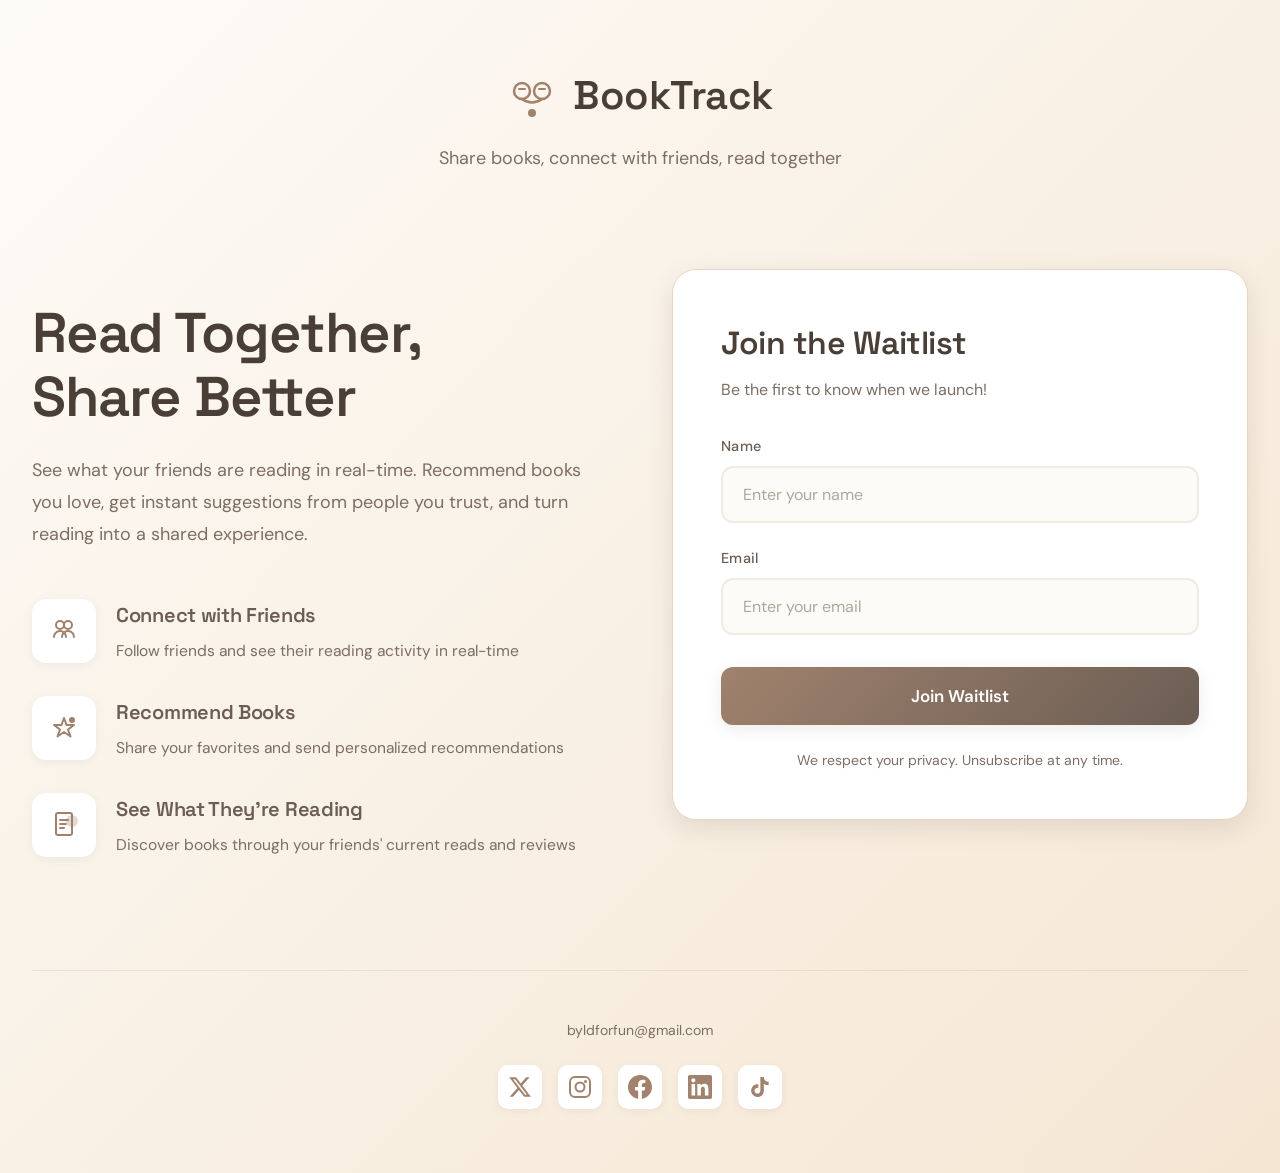
==== index.html @ f98c28ba "Implemented landing page" ====
<!DOCTYPE html>
<html lang="en">
<head>
    <meta charset="UTF-8">
    <meta name="viewport" content="width=device-width, initial-scale=1.0">
    <title>BookTrack - Share Books, Read Together</title>
    <link rel="stylesheet" href="styles.css">
    <link rel="preconnect" href="https://fonts.googleapis.com">
    <link rel="preconnect" href="https://fonts.gstatic.com" crossorigin>
    <link href="https://fonts.googleapis.com/css2?family=Space+Grotesk:wght@400;500;600;700&family=DM+Sans:wght@300;400;500;600&display=swap" rel="stylesheet">
</head>
<body>
    <div class="container">
        <header class="hero">
            <div class="hero-content">
                <div class="logo">
                    <svg width="50" height="50" viewBox="0 0 50 50" fill="none" xmlns="http://www.w3.org/2000/svg">
                        <circle cx="15" cy="20" r="8" stroke="currentColor" stroke-width="2.5" fill="none"/>
                        <circle cx="35" cy="20" r="8" stroke="currentColor" stroke-width="2.5" fill="none"/>
                        <path d="M15 28 Q25 35, 35 28" stroke="currentColor" stroke-width="2.5" stroke-linecap="round" fill="none"/>
                        <path d="M18 18 L12 18 M32 18 L38 18" stroke="currentColor" stroke-width="2" stroke-linecap="round"/>
                        <circle cx="25" cy="42" r="4" fill="currentColor"/>
                    </svg>
                    <h1>BookTrack</h1>
                </div>
                <p class="tagline">Share books, connect with friends, read together</p>
            </div>
        </header>

        <main class="main-content">
            <div class="content-grid">
                <div class="left-section">
                    <h2 class="main-heading">Read Together,<br>Share Better</h2>
                    <p class="description">
                        See what your friends are reading in real-time. Recommend books you love, get instant 
                        suggestions from people you trust, and turn reading into a shared experience.
                    </p>
                    
                    <div class="features">
                        <div class="feature-item">
                            <div class="feature-icon">
                                <svg width="32" height="32" viewBox="0 0 32 32" fill="none" xmlns="http://www.w3.org/2000/svg">
                                    <circle cx="12" cy="10" r="4" stroke="currentColor" stroke-width="2"/>
                                    <circle cx="20" cy="10" r="4" stroke="currentColor" stroke-width="2"/>
                                    <path d="M6 22C6 18.6863 8.68629 16 12 16C15.3137 16 18 18.6863 18 22" stroke="currentColor" stroke-width="2" stroke-linecap="round"/>
                                    <path d="M14 22C14 18.6863 16.6863 16 20 16C23.3137 16 26 18.6863 26 22" stroke="currentColor" stroke-width="2" stroke-linecap="round"/>
                                </svg>
                            </div>
                            <div class="feature-text">
                                <h3>Connect with Friends</h3>
                                <p>Follow friends and see their reading activity in real-time</p>
                            </div>
                        </div>
                        <div class="feature-item">
                            <div class="feature-icon">
                                <svg width="32" height="32" viewBox="0 0 32 32" fill="none" xmlns="http://www.w3.org/2000/svg">
                                    <path d="M16 6L18.5 13H26L20 17.5L22.5 24.5L16 20L9.5 24.5L12 17.5L6 13H13.5L16 6Z" stroke="currentColor" stroke-width="2" stroke-linejoin="round"/>
                                    <circle cx="24" cy="8" r="3" fill="currentColor"/>
                                </svg>
                            </div>
                            <div class="feature-text">
                                <h3>Recommend Books</h3>
                                <p>Share your favorites and send personalized recommendations</p>
                            </div>
                        </div>
                        <div class="feature-item">
                            <div class="feature-icon">
                                <svg width="32" height="32" viewBox="0 0 32 32" fill="none" xmlns="http://www.w3.org/2000/svg">
                                    <rect x="8" y="4" width="16" height="22" rx="2" stroke="currentColor" stroke-width="2"/>
                                    <circle cx="24" cy="12" r="6" fill="currentColor" opacity="0.3"/>
                                    <path d="M12 11H20M12 15H18M12 19H16" stroke="currentColor" stroke-width="2" stroke-linecap="round"/>
                                </svg>
                            </div>
                            <div class="feature-text">
                                <h3>See What They're Reading</h3>
                                <p>Discover books through your friends' current reads and reviews</p>
                            </div>
                        </div>
                    </div>
                </div>

                <div class="right-section">
                    <div class="signup-card">
                        <h3 class="card-title">Join the Waitlist</h3>
                        <p class="card-subtitle">Be the first to know when we launch!</p>
                        
                        <form id="signupForm" class="signup-form">
                            <div class="form-group">
                                <label for="name">Name</label>
                                <input 
                                    type="text" 
                                    id="name" 
                                    name="name" 
                                    placeholder="Enter your name"
                                    required
                                >
                            </div>
                            
                            <div class="form-group">
                                <label for="email">Email</label>
                                <input 
                                    type="email" 
                                    id="email" 
                                    name="email" 
                                    placeholder="Enter your email"
                                    required
                                >
                            </div>
                            
                            <button type="submit" class="submit-btn" id="submitBtn">
                                <span class="btn-text">Join Waitlist</span>
                                <span class="btn-loader" style="display: none;">
                                    <span class="loader"></span>
                                </span>
                            </button>
                            
                            <div class="form-message" id="formMessage"></div>
                        </form>
                        
                        <p class="privacy-note">
                            We respect your privacy. Unsubscribe at any time.
                        </p>
                    </div>
                </div>
            </div>
        </main>

        <footer class="footer">
            <div class="footer-content">
                <p class="footer-email">byldforfun@gmail.com</p>
                <div class="social-links">
                    <a href="https://twitter.com" target="_blank" rel="noopener noreferrer" aria-label="Twitter">
                        <svg width="24" height="24" viewBox="0 0 24 24" fill="none" xmlns="http://www.w3.org/2000/svg">
                            <path d="M18.244 2.25h3.308l-7.227 8.26 8.502 11.24H16.17l-5.214-6.817L4.99 21.75H1.68l7.73-8.835L1.254 2.25H8.08l4.713 6.231zm-1.161 17.52h1.833L7.084 4.126H5.117z" fill="currentColor"/>
                        </svg>
                    </a>
                    <a href="https://instagram.com" target="_blank" rel="noopener noreferrer" aria-label="Instagram">
                        <svg width="24" height="24" viewBox="0 0 24 24" fill="none" xmlns="http://www.w3.org/2000/svg">
                            <rect x="2" y="2" width="20" height="20" rx="5" stroke="currentColor" stroke-width="2"/>
                            <circle cx="12" cy="12" r="4.5" stroke="currentColor" stroke-width="2"/>
                            <circle cx="17.5" cy="6.5" r="1.5" fill="currentColor"/>
                        </svg>
                    </a>
                    <a href="https://facebook.com" target="_blank" rel="noopener noreferrer" aria-label="Facebook">
                        <svg width="24" height="24" viewBox="0 0 24 24" fill="none" xmlns="http://www.w3.org/2000/svg">
                            <path d="M24 12.073c0-6.627-5.373-12-12-12s-12 5.373-12 12c0 5.99 4.388 10.954 10.125 11.854v-8.385H7.078v-3.47h3.047V9.43c0-3.007 1.792-4.669 4.533-4.669 1.312 0 2.686.235 2.686.235v2.953H15.83c-1.491 0-1.956.925-1.956 1.874v2.25h3.328l-.532 3.47h-2.796v8.385C19.612 23.027 24 18.062 24 12.073z" fill="currentColor"/>
                        </svg>
                    </a>
                    <a href="https://linkedin.com" target="_blank" rel="noopener noreferrer" aria-label="LinkedIn">
                        <svg width="24" height="24" viewBox="0 0 24 24" fill="none" xmlns="http://www.w3.org/2000/svg">
                            <path d="M20.447 20.452h-3.554v-5.569c0-1.328-.027-3.037-1.852-3.037-1.853 0-2.136 1.445-2.136 2.939v5.667H9.351V9h3.414v1.561h.046c.477-.9 1.637-1.85 3.37-1.85 3.601 0 4.267 2.37 4.267 5.455v6.286zM5.337 7.433c-1.144 0-2.063-.926-2.063-2.065 0-1.138.92-2.063 2.063-2.063 1.14 0 2.064.925 2.064 2.063 0 1.139-.925 2.065-2.064 2.065zm1.782 13.019H3.555V9h3.564v11.452zM22.225 0H1.771C.792 0 0 .774 0 1.729v20.542C0 23.227.792 24 1.771 24h20.451C23.2 24 24 23.227 24 22.271V1.729C24 .774 23.2 0 22.222 0h.003z" fill="currentColor"/>
                        </svg>
                    </a>
                    <a href="https://tiktok.com" target="_blank" rel="noopener noreferrer" aria-label="TikTok">
                        <svg width="24" height="24" viewBox="0 0 24 24" fill="none" xmlns="http://www.w3.org/2000/svg">
                            <path d="M19.59 6.69a4.83 4.83 0 0 1-3.77-4.25V2h-3.45v13.67a2.89 2.89 0 0 1-5.2 1.74 2.89 2.89 0 0 1 2.31-4.64 2.93 2.93 0 0 1 .88.13V9.4a6.84 6.84 0 0 0-1-.05A6.33 6.33 0 0 0 5 20.1a6.34 6.34 0 0 0 10.86-4.43v-7a8.16 8.16 0 0 0 4.77 1.52v-3.4a4.85 4.85 0 0 1-1-.1z" fill="currentColor"/>
                        </svg>
                    </a>
                </div>
            </div>
        </footer>
    </div>

    <script src="script.js"></script>
</body>
</html>
---- styles.css ----
:root {
    /* Beige-Brown Color Palette */
    --primary-beige: #F5E6D3;
    --secondary-beige: #E8D5C4;
    --warm-brown: #A0826D;
    --dark-brown: #6B5D54;
    --deep-brown: #4A3F37;
    
    /* Pastel Accents */
    --pastel-pink: #F5D4D4;
    --pastel-blue: #D4E4F5;
    --pastel-green: #D4F5E4;
    --pastel-peach: #FFDAB9;
    --pastel-lavender: #E6D4F5;
    
    /* Neutrals */
    --white: #FFFFFF;
    --off-white: #FDFBF7;
    --light-gray: #F0EBE3;
    --text-primary: #3D3229;
    --text-secondary: #7D6E63;
    
    /* Fonts */
    --font-heading: 'Space Grotesk', sans-serif;
    --font-body: 'DM Sans', sans-serif;
    
    /* Shadows */
    --shadow-sm: 0 2px 8px rgba(107, 93, 84, 0.08);
    --shadow-md: 0 4px 16px rgba(107, 93, 84, 0.12);
    --shadow-lg: 0 8px 24px rgba(107, 93, 84, 0.15);
}

* {
    margin: 0;
    padding: 0;
    box-sizing: border-box;
}

body {
    font-family: var(--font-body);
    background: linear-gradient(135deg, var(--off-white) 0%, var(--primary-beige) 100%);
    color: var(--text-primary);
    line-height: 1.6;
    min-height: 100vh;
}

.container {
    max-width: 1400px;
    margin: 0 auto;
    padding: 2rem;
}

/* Header Styles */
.hero {
    text-align: center;
    padding: 2rem 0 3rem;
}

.hero-content {
    display: flex;
    flex-direction: column;
    align-items: center;
    gap: 1rem;
}

.logo {
    display: flex;
    align-items: center;
    gap: 1rem;
    color: var(--dark-brown);
}

.logo svg {
    color: var(--warm-brown);
}

.logo h1 {
    font-family: var(--font-heading);
    font-size: 2.5rem;
    font-weight: 600;
    color: var(--deep-brown);
    letter-spacing: -0.5px;
}

.tagline {
    font-size: 1.125rem;
    color: var(--text-secondary);
    font-weight: 400;
}

/* Main Content */
.main-content {
    margin: 3rem 0;
}

.content-grid {
    display: grid;
    grid-template-columns: 1fr 1fr;
    gap: 4rem;
    align-items: start;
}

/* Left Section */
.left-section {
    padding: 2rem 0;
}

.main-heading {
    font-family: var(--font-heading);
    font-size: 3.5rem;
    font-weight: 600;
    color: var(--deep-brown);
    line-height: 1.15;
    margin-bottom: 1.5rem;
    letter-spacing: -1px;
}

.description {
    font-size: 1.125rem;
    color: var(--text-secondary);
    line-height: 1.8;
    margin-bottom: 3rem;
}

.features {
    display: flex;
    flex-direction: column;
    gap: 2rem;
}

.feature-item {
    display: flex;
    gap: 1.25rem;
    align-items: start;
}

.feature-icon {
    background: var(--white);
    width: 64px;
    height: 64px;
    display: flex;
    align-items: center;
    justify-content: center;
    border-radius: 14px;
    box-shadow: var(--shadow-sm);
    flex-shrink: 0;
    color: var(--warm-brown);
    transition: all 0.3s ease;
}

.feature-item:hover .feature-icon {
    transform: translateY(-2px);
    box-shadow: var(--shadow-md);
    background: linear-gradient(135deg, var(--pastel-peach) 0%, var(--pastel-pink) 100%);
}

.feature-text h3 {
    font-family: var(--font-heading);
    font-size: 1.25rem;
    font-weight: 600;
    color: var(--dark-brown);
    margin-bottom: 0.5rem;
    letter-spacing: -0.3px;
}

.feature-text p {
    color: var(--text-secondary);
    font-size: 0.975rem;
}

/* Right Section - Signup Card */
.right-section {
    position: sticky;
    top: 2rem;
}

.signup-card {
    background: var(--white);
    border-radius: 24px;
    padding: 3rem;
    box-shadow: var(--shadow-lg);
    border: 1px solid var(--secondary-beige);
}

.card-title {
    font-family: var(--font-heading);
    font-size: 2rem;
    font-weight: 600;
    color: var(--deep-brown);
    margin-bottom: 0.5rem;
    letter-spacing: -0.5px;
}

.card-subtitle {
    color: var(--text-secondary);
    margin-bottom: 2rem;
    font-size: 1rem;
}

/* Form Styles */
.signup-form {
    display: flex;
    flex-direction: column;
    gap: 1.5rem;
}

.form-group {
    display: flex;
    flex-direction: column;
    gap: 0.5rem;
}

.form-group label {
    font-weight: 500;
    color: var(--dark-brown);
    font-size: 0.9rem;
    letter-spacing: 0.3px;
}

.form-group input {
    padding: 1rem 1.25rem;
    border: 2px solid var(--light-gray);
    border-radius: 12px;
    font-size: 1rem;
    font-family: var(--font-body);
    color: var(--text-primary);
    background: var(--off-white);
    transition: all 0.3s ease;
}

.form-group input:focus {
    outline: none;
    border-color: var(--warm-brown);
    background: var(--white);
    box-shadow: 0 0 0 4px rgba(160, 130, 109, 0.1);
}

.form-group input::placeholder {
    color: var(--text-secondary);
    opacity: 0.6;
}

.submit-btn {
    margin-top: 0.5rem;
    padding: 1.125rem 2rem;
    background: linear-gradient(135deg, var(--warm-brown) 0%, var(--dark-brown) 100%);
    color: var(--white);
    border: none;
    border-radius: 12px;
    font-size: 1.0625rem;
    font-weight: 600;
    font-family: var(--font-body);
    cursor: pointer;
    transition: all 0.3s ease;
    box-shadow: var(--shadow-md);
    position: relative;
}

.submit-btn:hover {
    transform: translateY(-2px);
    box-shadow: var(--shadow-lg);
}

.submit-btn:active {
    transform: translateY(0);
}

.submit-btn:disabled {
    opacity: 0.7;
    cursor: not-allowed;
    transform: none;
}

.btn-text {
    display: inline-block;
}

.btn-loader {
    display: none;
}

.submit-btn.loading .btn-text {
    display: none;
}

.submit-btn.loading .btn-loader {
    display: inline-block;
}

.loader {
    width: 20px;
    height: 20px;
    border: 3px solid var(--white);
    border-top-color: transparent;
    border-radius: 50%;
    display: inline-block;
    animation: spin 0.8s linear infinite;
}

@keyframes spin {
    to {
        transform: rotate(360deg);
    }
}

.form-message {
    padding: 1rem;
    border-radius: 8px;
    font-size: 0.9rem;
    text-align: center;
    display: none;
}

.form-message.success {
    display: block;
    background: var(--pastel-green);
    color: #2d5f3f;
    border: 1px solid #a8d5ba;
}

.form-message.error {
    display: block;
    background: var(--pastel-pink);
    color: #8b3a3a;
    border: 1px solid #f5a3a3;
}

.privacy-note {
    margin-top: 1.5rem;
    text-align: center;
    font-size: 0.875rem;
    color: var(--text-secondary);
}

/* Footer */
.footer {
    text-align: center;
    padding: 3rem 0 2rem;
    margin-top: 5rem;
    border-top: 1px solid rgba(160, 130, 109, 0.15);
}

.footer-content {
    display: flex;
    flex-direction: column;
    align-items: center;
    gap: 1.5rem;
}

.footer-email {
    color: var(--text-secondary);
    font-size: 0.875rem;
    margin: 0;
}

.social-links {
    display: flex;
    gap: 1rem;
    align-items: center;
}

.social-links a {
    display: flex;
    align-items: center;
    justify-content: center;
    width: 44px;
    height: 44px;
    background: var(--white);
    border-radius: 10px;
    color: var(--warm-brown);
    transition: all 0.3s ease;
    box-shadow: var(--shadow-sm);
    text-decoration: none;
}

.social-links a:hover {
    transform: translateY(-2px);
    box-shadow: var(--shadow-md);
    color: var(--deep-brown);
    background: linear-gradient(135deg, var(--pastel-peach) 0%, var(--pastel-pink) 100%);
}

.social-links a:active {
    transform: translateY(0);
}

/* Responsive Design */
@media (max-width: 1024px) {
    .content-grid {
        gap: 3rem;
    }
    
    .main-heading {
        font-size: 3rem;
    }
}

@media (max-width: 768px) {
    .container {
        padding: 1.5rem;
    }
    
    .content-grid {
        grid-template-columns: 1fr;
        gap: 3rem;
    }
    
    .main-heading {
        font-size: 2.5rem;
    }
    
    .logo h1 {
        font-size: 2rem;
    }
    
    .signup-card {
        padding: 2rem;
        position: static;
    }
    
    .right-section {
        position: static;
    }
}

@media (max-width: 480px) {
    .main-heading {
        font-size: 2rem;
    }
    
    .logo h1 {
        font-size: 1.75rem;
    }
    
    .signup-card {
        padding: 1.5rem;
    }
    
    .card-title {
        font-size: 1.5rem;
    }
    
    .social-links {
        gap: 0.75rem;
    }
    
    .social-links a {
        width: 40px;
        height: 40px;
    }
    
    .social-links svg {
        width: 20px;
        height: 20px;
    }
}
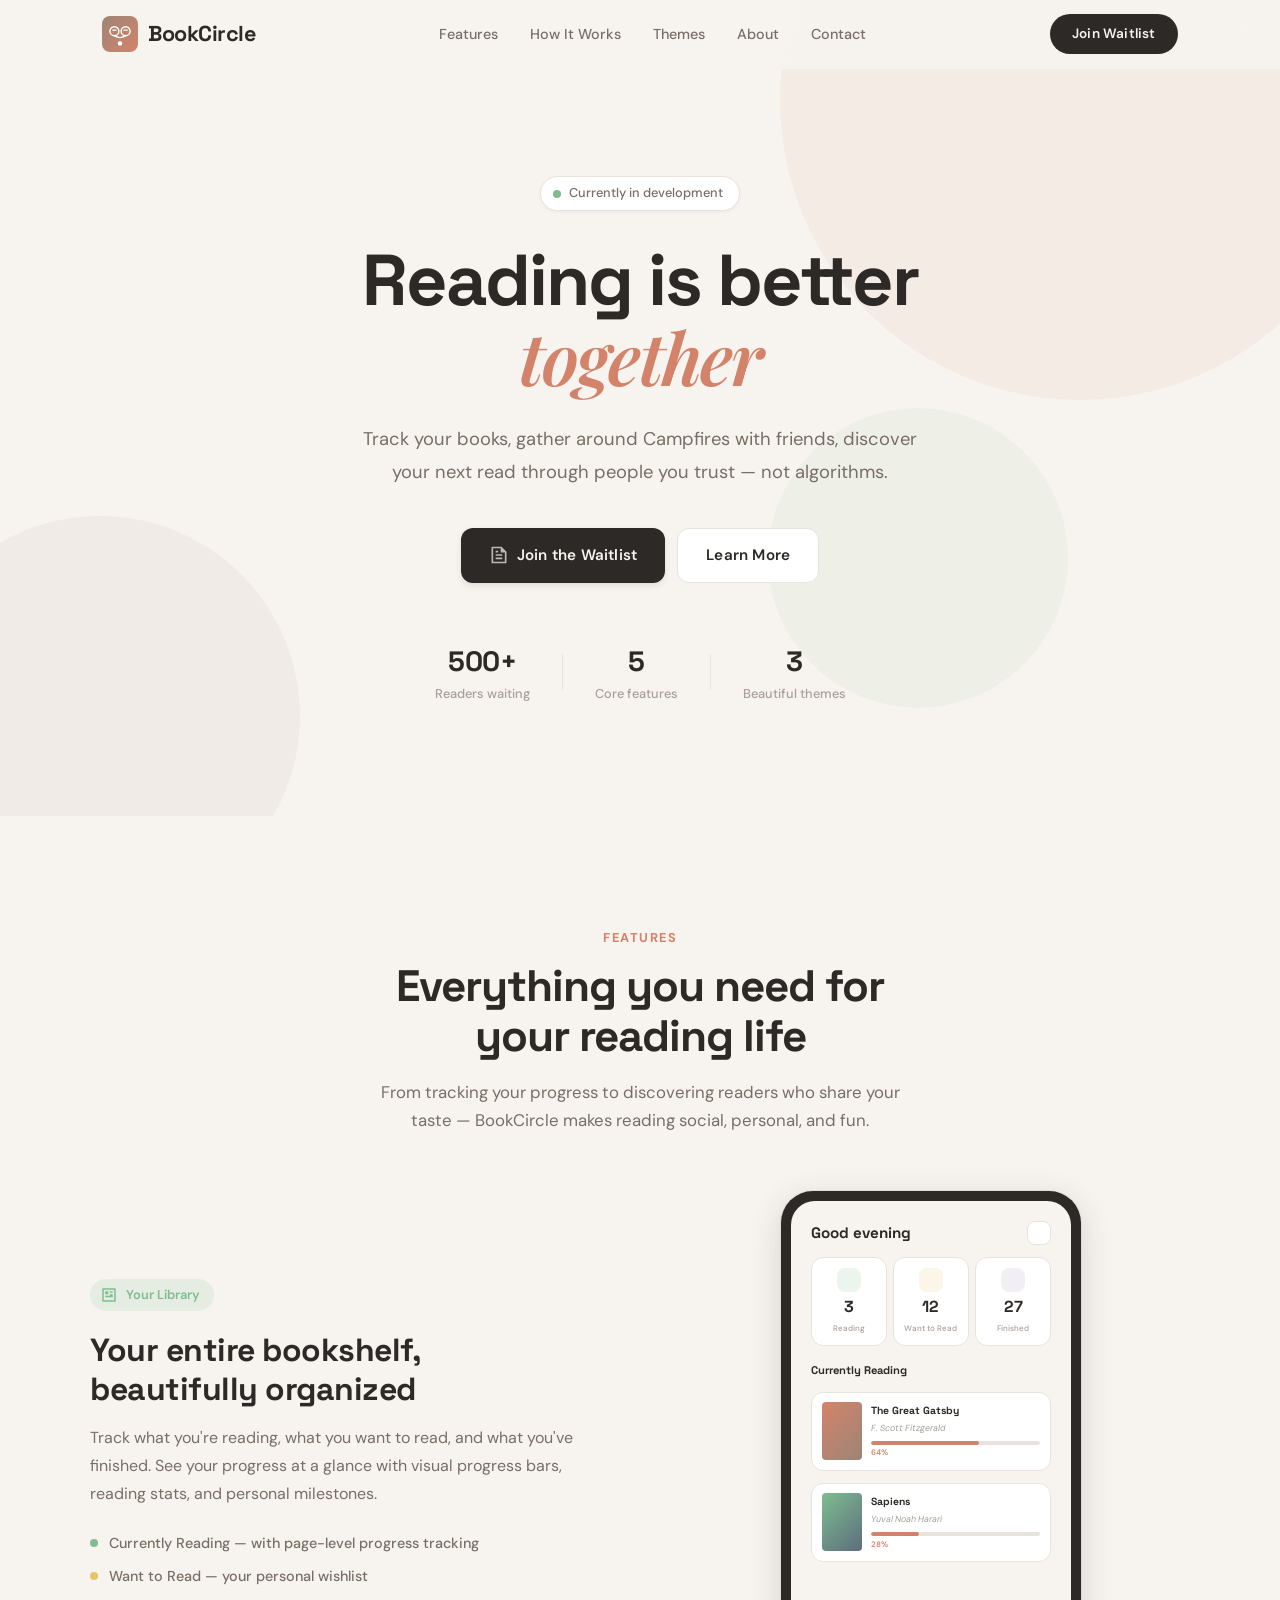
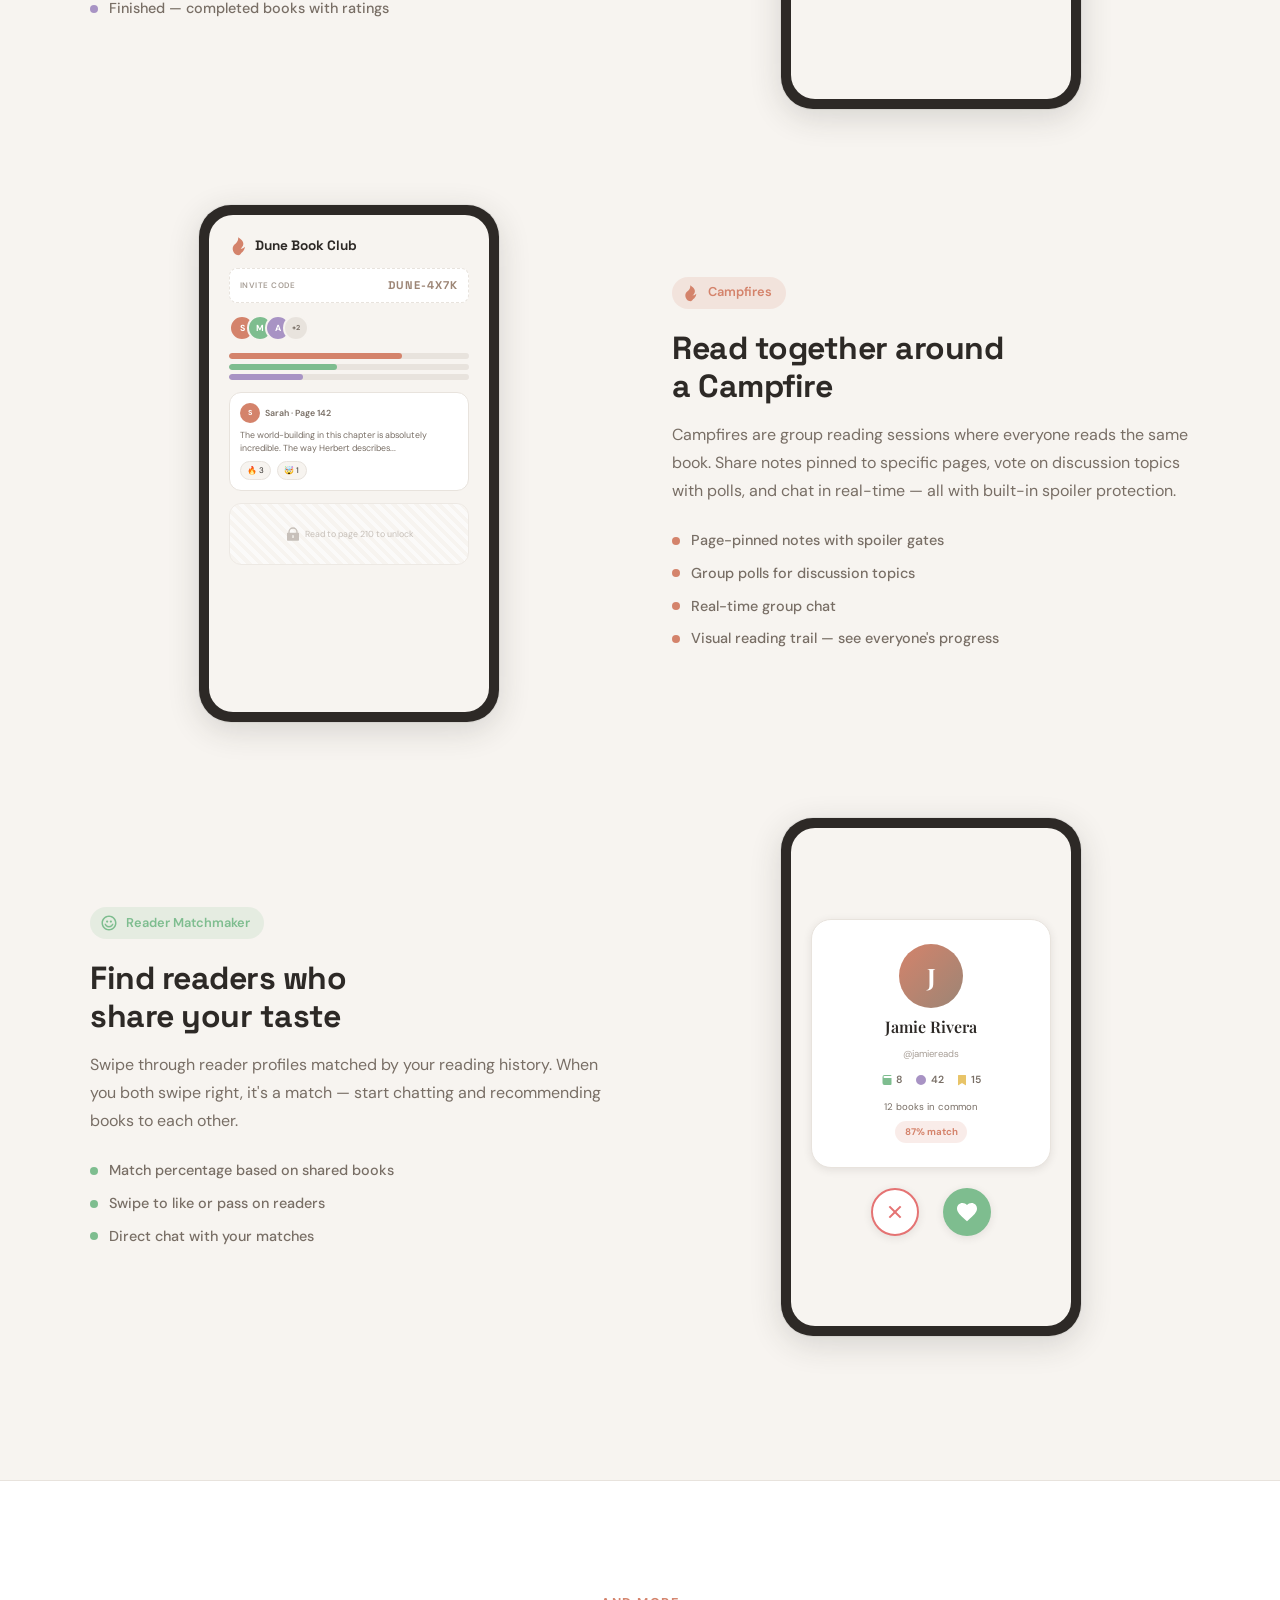
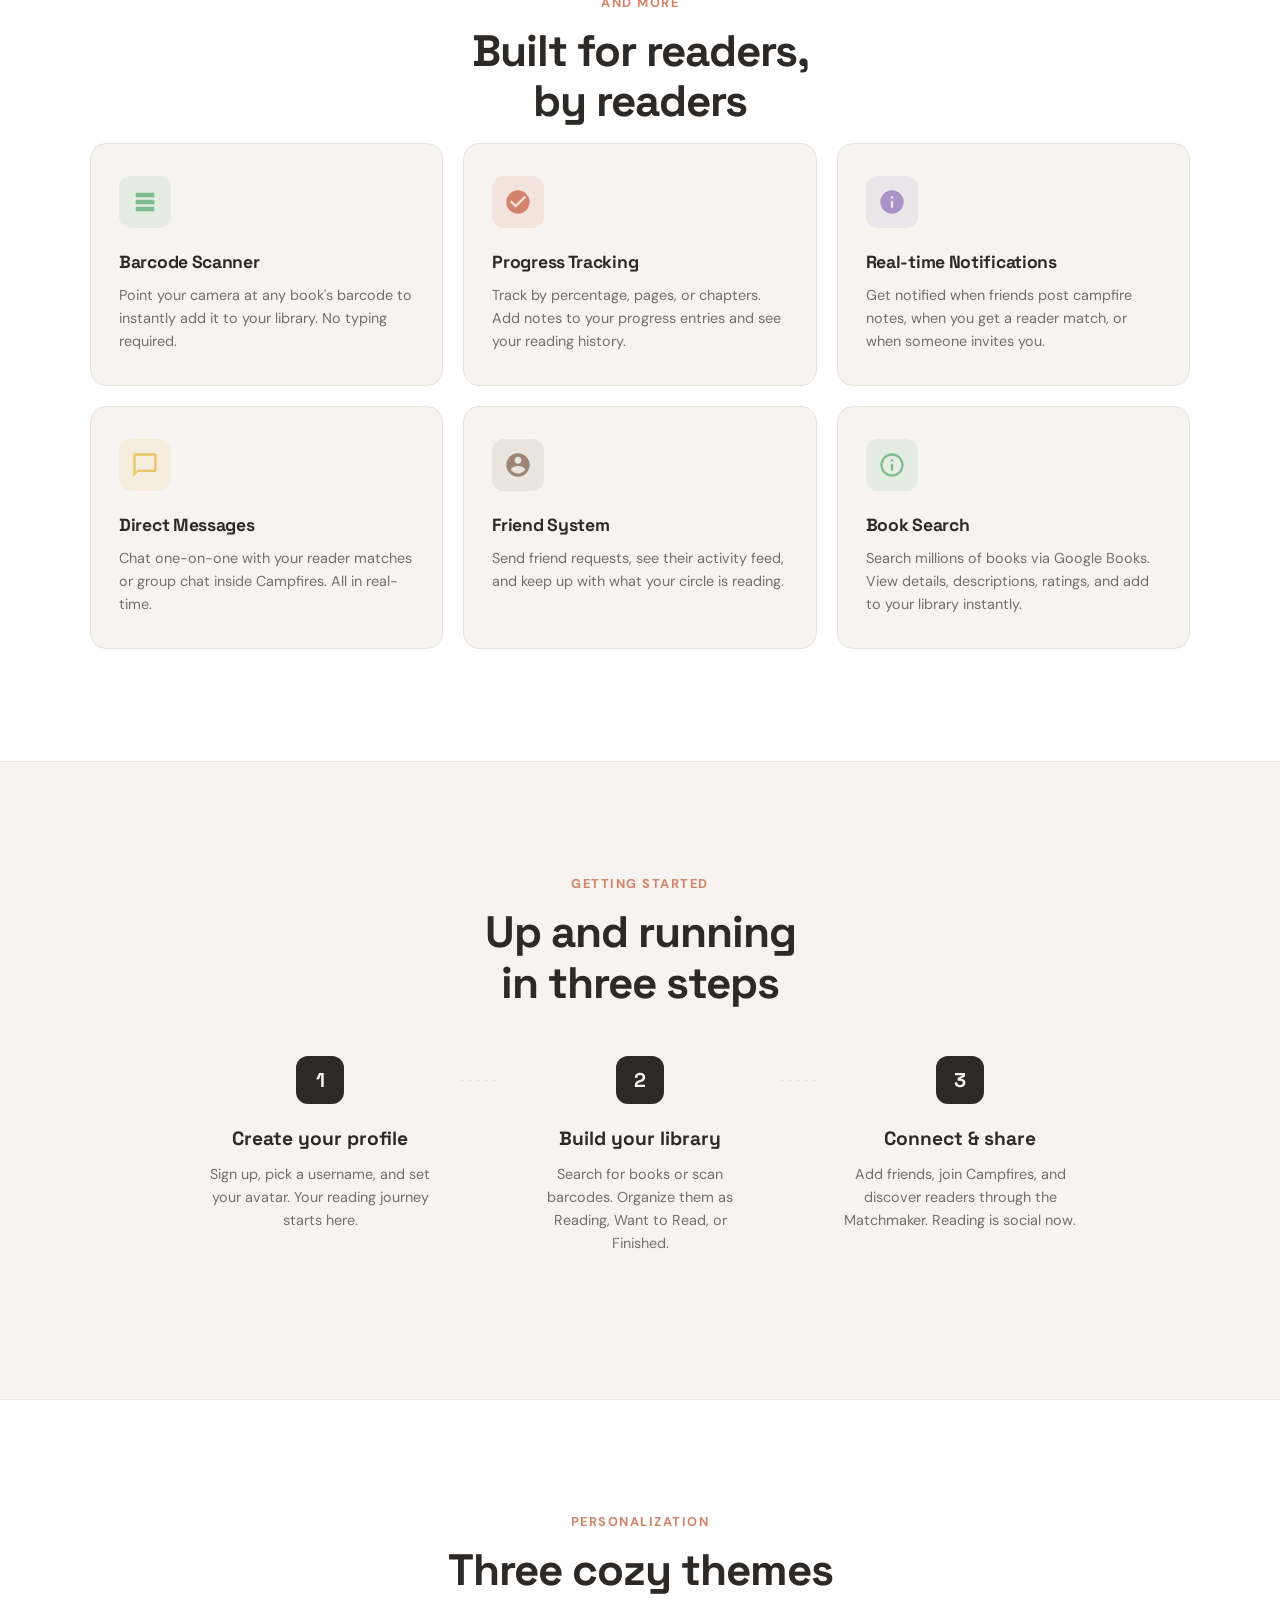
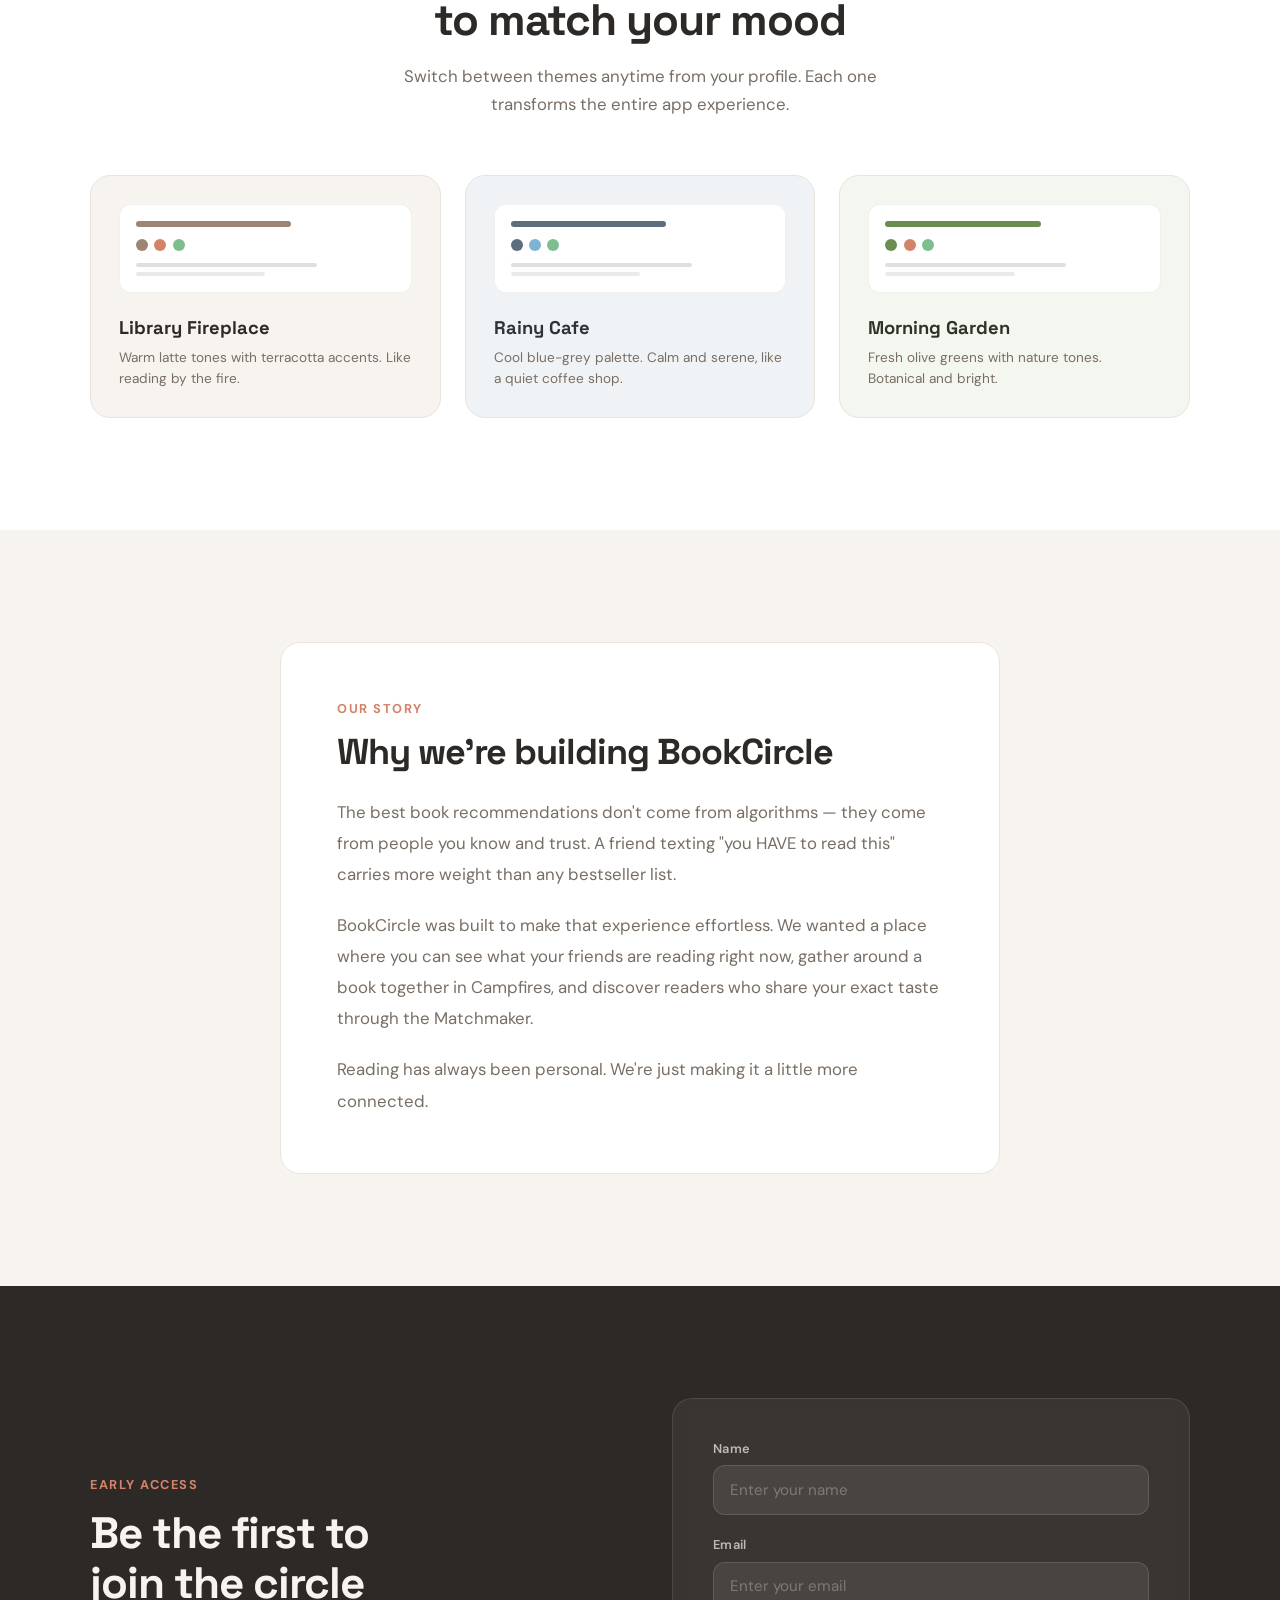
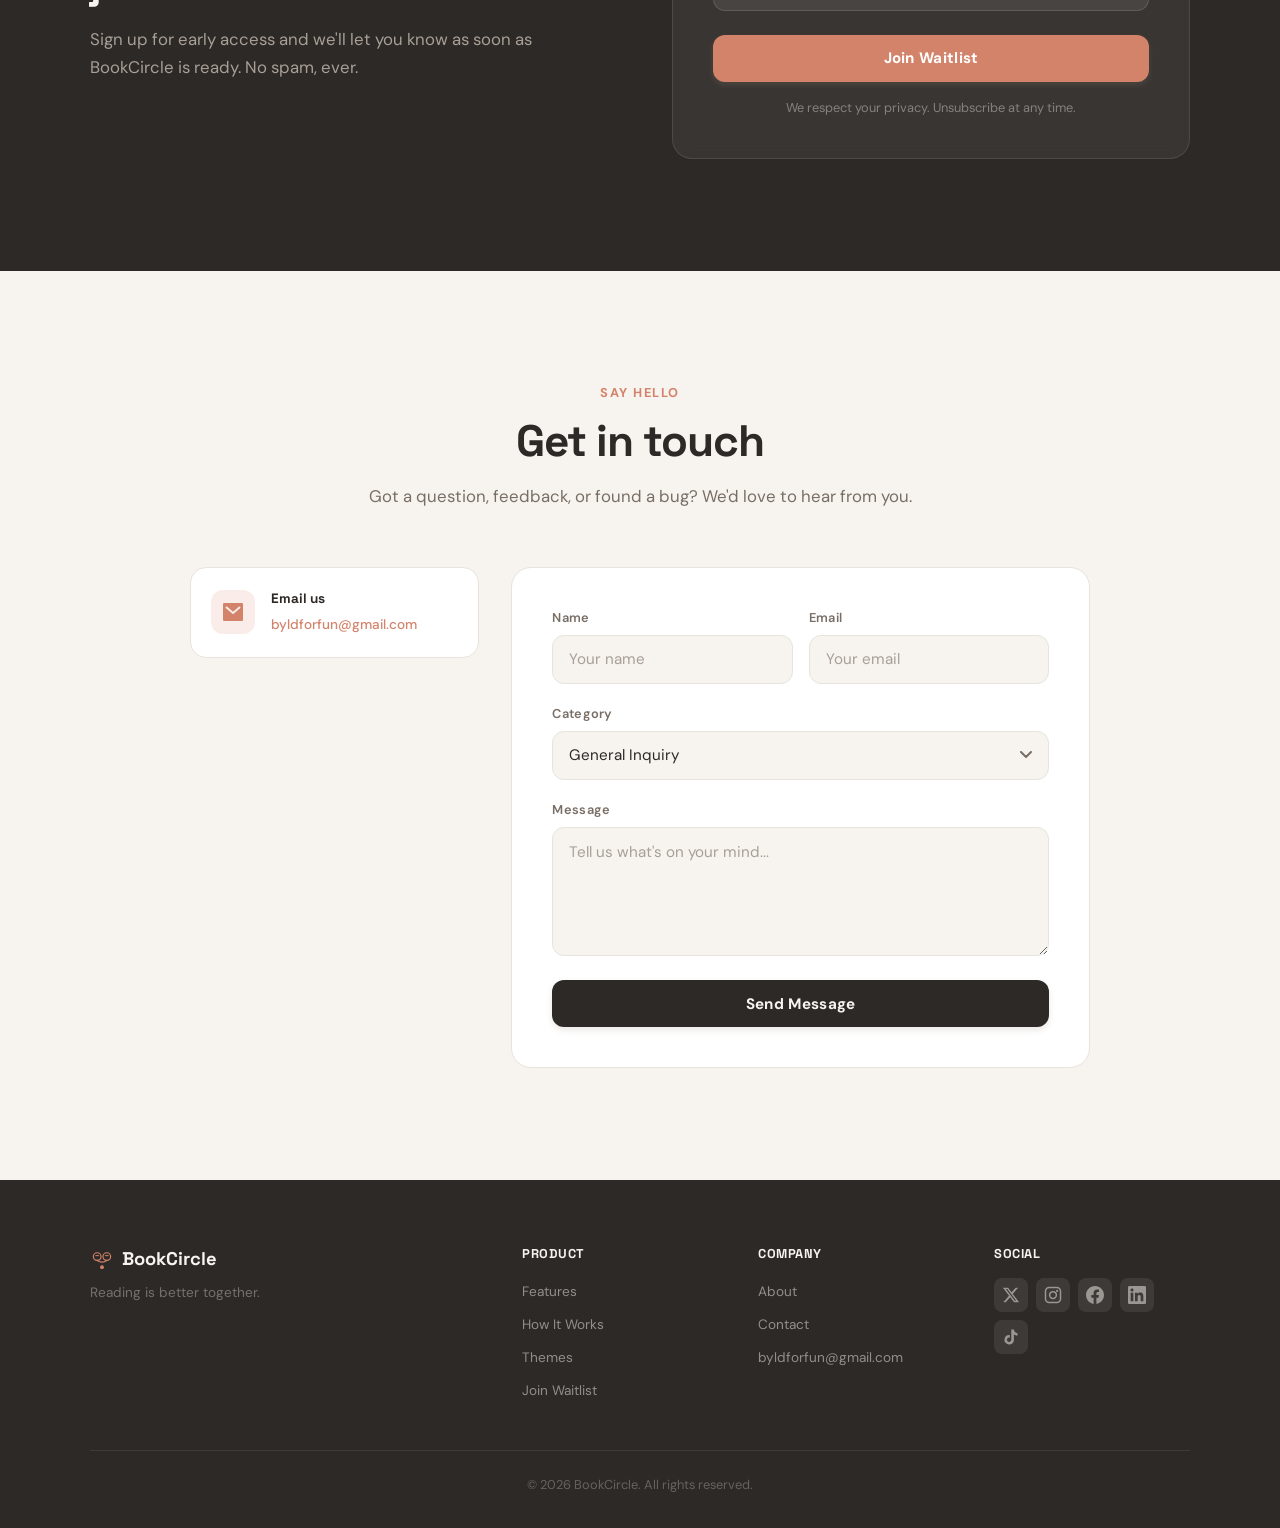
==== commit 92c0bc1d: "Redesign website to match BookCircle app identity Rebuilt the landing page with the app's actual col" ====
--- a/index.html
+++ b/index.html
@@ -3,165 +3,648 @@
 <head>
     <meta charset="UTF-8">
     <meta name="viewport" content="width=device-width, initial-scale=1.0">
-    <title>BookTrack - Share Books, Read Together</title>
+    <title>BookCircle - Read Together, Share Better</title>
     <link rel="stylesheet" href="styles.css">
     <link rel="preconnect" href="https://fonts.googleapis.com">
     <link rel="preconnect" href="https://fonts.gstatic.com" crossorigin>
-    <link href="https://fonts.googleapis.com/css2?family=Space+Grotesk:wght@400;500;600;700&family=DM+Sans:wght@300;400;500;600&display=swap" rel="stylesheet">
+    <link href="https://fonts.googleapis.com/css2?family=Space+Grotesk:wght@400;500;600;700;800&family=DM+Sans:wght@300;400;500;600;700&family=Playfair+Display:ital,wght@0,400;0,600;0,700;1,400&display=swap" rel="stylesheet">
 </head>
 <body>
-    <div class="container">
-        <header class="hero">
-            <div class="hero-content">
-                <div class="logo">
-                    <svg width="50" height="50" viewBox="0 0 50 50" fill="none" xmlns="http://www.w3.org/2000/svg">
+    <!-- Sticky Navigation -->
+    <nav class="navbar" id="navbar">
+        <div class="nav-container">
+            <a href="#" class="nav-brand">
+                <div class="nav-brand-icon">
+                    <svg width="28" height="28" viewBox="0 0 50 50" fill="none" xmlns="http://www.w3.org/2000/svg">
                         <circle cx="15" cy="20" r="8" stroke="currentColor" stroke-width="2.5" fill="none"/>
                         <circle cx="35" cy="20" r="8" stroke="currentColor" stroke-width="2.5" fill="none"/>
                         <path d="M15 28 Q25 35, 35 28" stroke="currentColor" stroke-width="2.5" stroke-linecap="round" fill="none"/>
                         <path d="M18 18 L12 18 M32 18 L38 18" stroke="currentColor" stroke-width="2" stroke-linecap="round"/>
                         <circle cx="25" cy="42" r="4" fill="currentColor"/>
                     </svg>
-                    <h1>BookTrack</h1>
-                </div>
-                <p class="tagline">Share books, connect with friends, read together</p>
-            </div>
-        </header>
-
-        <main class="main-content">
-            <div class="content-grid">
-                <div class="left-section">
-                    <h2 class="main-heading">Read Together,<br>Share Better</h2>
-                    <p class="description">
-                        See what your friends are reading in real-time. Recommend books you love, get instant 
-                        suggestions from people you trust, and turn reading into a shared experience.
+                </div>
+                <span>BookCircle</span>
+            </a>
+            <ul class="nav-links" id="navLinks">
+                <li><a href="#features">Features</a></li>
+                <li><a href="#how-it-works">How It Works</a></li>
+                <li><a href="#themes">Themes</a></li>
+                <li><a href="#about">About</a></li>
+                <li><a href="#contact">Contact</a></li>
+            </ul>
+            <a href="#waitlist" class="nav-cta">Join Waitlist</a>
+            <button class="hamburger" id="hamburger" aria-label="Toggle menu">
+                <span></span>
+                <span></span>
+                <span></span>
+            </button>
+        </div>
+    </nav>
+
+    <!-- Hero Section -->
+    <section class="hero" id="hero">
+        <div class="hero-bg-shapes">
+            <div class="shape shape-1"></div>
+            <div class="shape shape-2"></div>
+            <div class="shape shape-3"></div>
+        </div>
+        <div class="hero-container">
+            <div class="hero-badge reveal">
+                <span class="badge-dot"></span>
+                Currently in development
+            </div>
+            <h1 class="hero-heading reveal">
+                Reading is better<br><em>together</em>
+            </h1>
+            <p class="hero-subtitle reveal">
+                Track your books, gather around Campfires with friends, discover your next read through people you trust — not algorithms.
+            </p>
+            <div class="hero-buttons reveal">
+                <a href="#waitlist" class="btn btn-primary">
+                    <svg width="20" height="20" viewBox="0 0 24 24" fill="none"><path d="M21 8V20.993A1 1 0 0120.007 22H3.993A.993.993 0 013 20.993V3.007C3 2.45 3.449 2 4.002 2h10.995L21 8zm-2 1h-5V4H5v16h14V9zM8 7h3v2H8V7zm0 4h8v2H8v-2zm0 4h8v2H8v-2z" fill="currentColor"/></svg>
+                    Join the Waitlist
+                </a>
+                <a href="#features" class="btn btn-secondary">Learn More</a>
+            </div>
+            <div class="hero-stats reveal">
+                <div class="hero-stat">
+                    <span class="hero-stat-number">500+</span>
+                    <span class="hero-stat-label">Readers waiting</span>
+                </div>
+                <div class="hero-stat-divider"></div>
+                <div class="hero-stat">
+                    <span class="hero-stat-number">5</span>
+                    <span class="hero-stat-label">Core features</span>
+                </div>
+                <div class="hero-stat-divider"></div>
+                <div class="hero-stat">
+                    <span class="hero-stat-number">3</span>
+                    <span class="hero-stat-label">Beautiful themes</span>
+                </div>
+            </div>
+        </div>
+    </section>
+
+    <!-- Features Section -->
+    <section class="section features-section" id="features">
+        <div class="section-container">
+            <div class="section-label reveal">Features</div>
+            <h2 class="section-heading reveal">Everything you need for<br>your reading life</h2>
+            <p class="section-subheading reveal">From tracking your progress to discovering readers who share your taste — BookCircle makes reading social, personal, and fun.</p>
+
+            <!-- Feature: Library -->
+            <div class="feature-showcase reveal">
+                <div class="feature-showcase-content">
+                    <div class="feature-pill" style="--pill-bg: var(--reading); --pill-bg-light: var(--reading-light);">
+                        <svg width="18" height="18" viewBox="0 0 24 24" fill="none"><path d="M4 3h16a1 1 0 011 1v16a1 1 0 01-1 1H4a1 1 0 01-1-1V4a1 1 0 011-1zm1 2v14h14V5H5zm2 2h4v4H7V7zm6 0h4v2h-4V7zm0 4h4v2h-4v-2zM7 13h10v2H7v-2z" fill="currentColor"/></svg>
+                        Your Library
+                    </div>
+                    <h3>Your entire bookshelf,<br>beautifully organized</h3>
+                    <p>Track what you're reading, what you want to read, and what you've finished. See your progress at a glance with visual progress bars, reading stats, and personal milestones.</p>
+                    <ul class="feature-list">
+                        <li>
+                            <span class="feature-list-dot" style="background: var(--reading);"></span>
+                            Currently Reading — with page-level progress tracking
+                        </li>
+                        <li>
+                            <span class="feature-list-dot" style="background: var(--want);"></span>
+                            Want to Read — your personal wishlist
+                        </li>
+                        <li>
+                            <span class="feature-list-dot" style="background: var(--finished);"></span>
+                            Finished — completed books with ratings
+                        </li>
+                    </ul>
+                </div>
+                <div class="feature-showcase-visual">
+                    <div class="phone-mockup">
+                        <div class="phone-screen">
+                            <div class="mock-library">
+                                <div class="mock-header">
+                                    <span class="mock-greeting">Good evening</span>
+                                    <div class="mock-bell"></div>
+                                </div>
+                                <div class="mock-stats-row">
+                                    <div class="mock-stat" style="--stat-color: var(--reading);">
+                                        <div class="mock-stat-icon">
+                                            <svg width="16" height="16" viewBox="0 0 24 24" fill="currentColor"><path d="M21 4H7a2 2 0 100 4h14v12a2 2 0 01-2 2H7a4 4 0 01-4-4V6a4 4 0 014-4h12a2 2 0 012 2z"/></svg>
+                                        </div>
+                                        <span class="mock-stat-num">3</span>
+                                        <span class="mock-stat-label">Reading</span>
+                                    </div>
+                                    <div class="mock-stat" style="--stat-color: var(--want);">
+                                        <div class="mock-stat-icon">
+                                            <svg width="16" height="16" viewBox="0 0 24 24" fill="currentColor"><path d="M5 2h14a1 1 0 011 1v19.143a.5.5 0 01-.766.424L12 18.03l-7.234 4.536A.5.5 0 014 22.143V3a1 1 0 011-1z"/></svg>
+                                        </div>
+                                        <span class="mock-stat-num">12</span>
+                                        <span class="mock-stat-label">Want to Read</span>
+                                    </div>
+                                    <div class="mock-stat" style="--stat-color: var(--finished);">
+                                        <div class="mock-stat-icon">
+                                            <svg width="16" height="16" viewBox="0 0 24 24" fill="currentColor"><path d="M9.9 12l-1.4-1.4L7.1 12 9.9 14.8l7.1-7.1-1.4-1.4-5.7 5.7zM12 2a10 10 0 100 20 10 10 0 000-20z"/></svg>
+                                        </div>
+                                        <span class="mock-stat-num">27</span>
+                                        <span class="mock-stat-label">Finished</span>
+                                    </div>
+                                </div>
+                                <div class="mock-section-title">Currently Reading</div>
+                                <div class="mock-book-card">
+                                    <div class="mock-book-cover" style="background: linear-gradient(135deg, #D4836B, #9C8575);"></div>
+                                    <div class="mock-book-info">
+                                        <span class="mock-book-title">The Great Gatsby</span>
+                                        <span class="mock-book-author">F. Scott Fitzgerald</span>
+                                        <div class="mock-progress-bar">
+                                            <div class="mock-progress-fill" style="width: 64%;"></div>
+                                        </div>
+                                        <span class="mock-progress-text">64%</span>
+                                    </div>
+                                </div>
+                                <div class="mock-book-card">
+                                    <div class="mock-book-cover" style="background: linear-gradient(135deg, #7EBD8F, #5D6D7E);"></div>
+                                    <div class="mock-book-info">
+                                        <span class="mock-book-title">Sapiens</span>
+                                        <span class="mock-book-author">Yuval Noah Harari</span>
+                                        <div class="mock-progress-bar">
+                                            <div class="mock-progress-fill" style="width: 28%;"></div>
+                                        </div>
+                                        <span class="mock-progress-text">28%</span>
+                                    </div>
+                                </div>
+                            </div>
+                        </div>
+                    </div>
+                </div>
+            </div>
+
+            <!-- Feature: Campfires -->
+            <div class="feature-showcase reverse reveal">
+                <div class="feature-showcase-content">
+                    <div class="feature-pill" style="--pill-bg: var(--accent); --pill-bg-light: var(--accent-light);">
+                        <svg width="18" height="18" viewBox="0 0 24 24" fill="none"><path d="M12 23a7.5 7.5 0 01-5.138-12.963C8.204 8.774 11.5 6.5 11 1.5c6 4 9 8 3 14 1 0 2.5 0 5-2.5.024.652.047 1.312-.5 2.5-.828 1.667-1.667 3.333-3.5 4.5A7.482 7.482 0 0112 23z" fill="currentColor"/></svg>
+                        Campfires
+                    </div>
+                    <h3>Read together around<br>a Campfire</h3>
+                    <p>Campfires are group reading sessions where everyone reads the same book. Share notes pinned to specific pages, vote on discussion topics with polls, and chat in real-time — all with built-in spoiler protection.</p>
+                    <ul class="feature-list">
+                        <li>
+                            <span class="feature-list-dot" style="background: var(--accent);"></span>
+                            Page-pinned notes with spoiler gates
+                        </li>
+                        <li>
+                            <span class="feature-list-dot" style="background: var(--accent);"></span>
+                            Group polls for discussion topics
+                        </li>
+                        <li>
+                            <span class="feature-list-dot" style="background: var(--accent);"></span>
+                            Real-time group chat
+                        </li>
+                        <li>
+                            <span class="feature-list-dot" style="background: var(--accent);"></span>
+                            Visual reading trail — see everyone's progress
+                        </li>
+                    </ul>
+                </div>
+                <div class="feature-showcase-visual">
+                    <div class="phone-mockup">
+                        <div class="phone-screen">
+                            <div class="mock-campfire">
+                                <div class="mock-campfire-header">
+                                    <svg width="20" height="20" viewBox="0 0 24 24" fill="var(--accent)"><path d="M12 23a7.5 7.5 0 01-5.138-12.963C8.204 8.774 11.5 6.5 11 1.5c6 4 9 8 3 14 1 0 2.5 0 5-2.5.024.652.047 1.312-.5 2.5-.828 1.667-1.667 3.333-3.5 4.5A7.482 7.482 0 0112 23z"/></svg>
+                                    <span>Dune Book Club</span>
+                                </div>
+                                <div class="mock-invite-code">
+                                    <span class="mock-invite-label">Invite Code</span>
+                                    <span class="mock-invite-value">DUNE-4X7K</span>
+                                </div>
+                                <div class="mock-avatars-row">
+                                    <div class="mock-avatar" style="background: var(--accent);">S</div>
+                                    <div class="mock-avatar" style="background: var(--reading); margin-left: -8px;">M</div>
+                                    <div class="mock-avatar" style="background: var(--finished); margin-left: -8px;">A</div>
+                                    <div class="mock-avatar-more" style="margin-left: -8px;">+2</div>
+                                </div>
+                                <div class="mock-trail">
+                                    <div class="mock-trail-bar">
+                                        <div class="mock-trail-fill" style="width: 72%; background: var(--accent);"></div>
+                                    </div>
+                                    <div class="mock-trail-bar">
+                                        <div class="mock-trail-fill" style="width: 45%; background: var(--reading);"></div>
+                                    </div>
+                                    <div class="mock-trail-bar">
+                                        <div class="mock-trail-fill" style="width: 31%; background: var(--finished);"></div>
+                                    </div>
+                                </div>
+                                <div class="mock-note-card">
+                                    <div class="mock-note-header">
+                                        <div class="mock-avatar-sm" style="background: var(--accent);">S</div>
+                                        <span>Sarah &middot; Page 142</span>
+                                    </div>
+                                    <p class="mock-note-text">The world-building in this chapter is absolutely incredible. The way Herbert describes...</p>
+                                    <div class="mock-reactions">
+                                        <span class="mock-reaction">&#128293; 3</span>
+                                        <span class="mock-reaction">&#129327; 1</span>
+                                    </div>
+                                </div>
+                                <div class="mock-note-card spoiler">
+                                    <div class="mock-spoiler-gate">
+                                        <svg width="16" height="16" viewBox="0 0 24 24" fill="currentColor"><path d="M19 10h1a1 1 0 011 1v10a1 1 0 01-1 1H4a1 1 0 01-1-1V11a1 1 0 011-1h1V9a7 7 0 1114 0v1zm-2 0V9A5 5 0 007 9v1h10zm-6 4v4h2v-4h-2z"/></svg>
+                                        Read to page 210 to unlock
+                                    </div>
+                                </div>
+                            </div>
+                        </div>
+                    </div>
+                </div>
+            </div>
+
+            <!-- Feature: Matchmaker -->
+            <div class="feature-showcase reveal">
+                <div class="feature-showcase-content">
+                    <div class="feature-pill" style="--pill-bg: var(--reading); --pill-bg-light: rgba(126, 189, 143, 0.15);">
+                        <svg width="18" height="18" viewBox="0 0 24 24" fill="none"><path d="M12 2C6.486 2 2 6.486 2 12s4.486 10 10 10 10-4.486 10-10S17.514 2 12 2zm0 18c-4.411 0-8-3.589-8-8s3.589-8 8-8 8 3.589 8 8-3.589 8-8 8z" fill="currentColor"/><path d="M9.5 8.5a1.5 1.5 0 100 3 1.5 1.5 0 000-3zm5 0a1.5 1.5 0 100 3 1.5 1.5 0 000-3zM12 18c3.28 0 6-2.57 6-5h-2c0 1.65-1.79 3-4 3s-4-1.35-4-3H6c0 2.43 2.72 5 6 5z" fill="currentColor"/></svg>
+                        Reader Matchmaker
+                    </div>
+                    <h3>Find readers who<br>share your taste</h3>
+                    <p>Swipe through reader profiles matched by your reading history. When you both swipe right, it's a match — start chatting and recommending books to each other.</p>
+                    <ul class="feature-list">
+                        <li>
+                            <span class="feature-list-dot" style="background: var(--reading);"></span>
+                            Match percentage based on shared books
+                        </li>
+                        <li>
+                            <span class="feature-list-dot" style="background: var(--reading);"></span>
+                            Swipe to like or pass on readers
+                        </li>
+                        <li>
+                            <span class="feature-list-dot" style="background: var(--reading);"></span>
+                            Direct chat with your matches
+                        </li>
+                    </ul>
+                </div>
+                <div class="feature-showcase-visual">
+                    <div class="phone-mockup">
+                        <div class="phone-screen">
+                            <div class="mock-matchmaker">
+                                <div class="mock-match-card">
+                                    <div class="mock-match-avatar" style="background: linear-gradient(135deg, var(--accent), var(--primary));">
+                                        <span>J</span>
+                                    </div>
+                                    <span class="mock-match-name">Jamie Rivera</span>
+                                    <span class="mock-match-user">@jamiereads</span>
+                                    <div class="mock-match-stats">
+                                        <span><svg width="12" height="12" viewBox="0 0 24 24" fill="var(--reading)"><path d="M21 4H7a2 2 0 100 4h14v12a2 2 0 01-2 2H7a4 4 0 01-4-4V6a4 4 0 014-4h12a2 2 0 012 2z"/></svg> 8</span>
+                                        <span><svg width="12" height="12" viewBox="0 0 24 24" fill="var(--finished)"><path d="M9.9 12l-1.4-1.4L7.1 12 9.9 14.8l7.1-7.1-1.4-1.4-5.7 5.7zM12 2a10 10 0 100 20 10 10 0 000-20z"/></svg> 42</span>
+                                        <span><svg width="12" height="12" viewBox="0 0 24 24" fill="var(--want)"><path d="M5 2h14a1 1 0 011 1v19.143a.5.5 0 01-.766.424L12 18.03l-7.234 4.536A.5.5 0 014 22.143V3a1 1 0 011-1z"/></svg> 15</span>
+                                    </div>
+                                    <div class="mock-match-shared">12 books in common</div>
+                                    <div class="mock-match-badge">87% match</div>
+                                </div>
+                                <div class="mock-match-actions">
+                                    <div class="mock-match-btn reject">
+                                        <svg width="24" height="24" viewBox="0 0 24 24" fill="currentColor"><path d="M12 10.586l4.95-4.95 1.414 1.414L13.414 12l4.95 4.95-1.414 1.414L12 13.414l-4.95 4.95-1.414-1.414L10.586 12 5.636 7.05l1.414-1.414L12 10.586z"/></svg>
+                                    </div>
+                                    <div class="mock-match-btn accept">
+                                        <svg width="24" height="24" viewBox="0 0 24 24" fill="currentColor"><path d="M12 21.35l-1.45-1.32C5.4 15.36 2 12.28 2 8.5 2 5.42 4.42 3 7.5 3c1.74 0 3.41.81 4.5 2.09C13.09 3.81 14.76 3 16.5 3 19.58 3 22 5.42 22 8.5c0 3.78-3.4 6.86-8.55 11.54L12 21.35z"/></svg>
+                                    </div>
+                                </div>
+                            </div>
+                        </div>
+                    </div>
+                </div>
+            </div>
+        </div>
+    </section>
+
+    <!-- More Features Grid -->
+    <section class="section more-features-section">
+        <div class="section-container">
+            <div class="section-label reveal">And more</div>
+            <h2 class="section-heading reveal">Built for readers,<br>by readers</h2>
+            <div class="features-grid">
+                <div class="feature-card reveal">
+                    <div class="feature-card-icon" style="background: rgba(126, 189, 143, 0.15); color: var(--reading);">
+                        <svg width="28" height="28" viewBox="0 0 24 24" fill="currentColor"><path d="M4 5a1 1 0 011-1h14a1 1 0 011 1v2a1 1 0 01-1 1H5a1 1 0 01-1-1V5zm0 6a1 1 0 011-1h14a1 1 0 011 1v2a1 1 0 01-1 1H5a1 1 0 01-1-1v-2zm0 6a1 1 0 011-1h14a1 1 0 011 1v2a1 1 0 01-1 1H5a1 1 0 01-1-1v-2z"/></svg>
+                    </div>
+                    <h3>Barcode Scanner</h3>
+                    <p>Point your camera at any book's barcode to instantly add it to your library. No typing required.</p>
+                </div>
+                <div class="feature-card reveal">
+                    <div class="feature-card-icon" style="background: rgba(212, 131, 107, 0.15); color: var(--accent);">
+                        <svg width="28" height="28" viewBox="0 0 24 24" fill="currentColor"><path d="M12 2C6.48 2 2 6.48 2 12s4.48 10 10 10 10-4.48 10-10S17.52 2 12 2zm-2 15l-5-5 1.41-1.41L10 14.17l7.59-7.59L19 8l-9 9z"/></svg>
+                    </div>
+                    <h3>Progress Tracking</h3>
+                    <p>Track by percentage, pages, or chapters. Add notes to your progress entries and see your reading history.</p>
+                </div>
+                <div class="feature-card reveal">
+                    <div class="feature-card-icon" style="background: rgba(168, 147, 196, 0.15); color: var(--finished);">
+                        <svg width="28" height="28" viewBox="0 0 24 24" fill="currentColor"><path d="M12 2a10 10 0 100 20 10 10 0 000-20zm1 15h-2v-6h2v6zm0-8h-2V7h2v2z"/></svg>
+                    </div>
+                    <h3>Real-time Notifications</h3>
+                    <p>Get notified when friends post campfire notes, when you get a reader match, or when someone invites you.</p>
+                </div>
+                <div class="feature-card reveal">
+                    <div class="feature-card-icon" style="background: rgba(232, 196, 104, 0.15); color: var(--want);">
+                        <svg width="28" height="28" viewBox="0 0 24 24" fill="currentColor"><path d="M20 2H4c-1.1 0-2 .9-2 2v18l4-4h14c1.1 0 2-.9 2-2V4c0-1.1-.9-2-2-2zm0 14H6l-2 2V4h16v12z"/></svg>
+                    </div>
+                    <h3>Direct Messages</h3>
+                    <p>Chat one-on-one with your reader matches or group chat inside Campfires. All in real-time.</p>
+                </div>
+                <div class="feature-card reveal">
+                    <div class="feature-card-icon" style="background: rgba(156, 133, 117, 0.15); color: var(--primary);">
+                        <svg width="28" height="28" viewBox="0 0 24 24" fill="currentColor"><path d="M12 2C6.48 2 2 6.48 2 12s4.48 10 10 10 10-4.48 10-10S17.52 2 12 2zm0 3c1.66 0 3 1.34 3 3s-1.34 3-3 3-3-1.34-3-3 1.34-3 3-3zm0 14.2a7.2 7.2 0 01-6-3.22c.03-1.99 4-3.08 6-3.08 1.99 0 5.97 1.09 6 3.08a7.2 7.2 0 01-6 3.22z"/></svg>
+                    </div>
+                    <h3>Friend System</h3>
+                    <p>Send friend requests, see their activity feed, and keep up with what your circle is reading.</p>
+                </div>
+                <div class="feature-card reveal">
+                    <div class="feature-card-icon" style="background: rgba(126, 189, 143, 0.15); color: var(--reading);">
+                        <svg width="28" height="28" viewBox="0 0 24 24" fill="currentColor"><path d="M11 7h2v2h-2V7zm0 4h2v6h-2v-6zm1-9C6.48 2 2 6.48 2 12s4.48 10 10 10 10-4.48 10-10S17.52 2 12 2zm0 18c-4.41 0-8-3.59-8-8s3.59-8 8-8 8 3.59 8 8-3.59 8-8 8z"/></svg>
+                    </div>
+                    <h3>Book Search</h3>
+                    <p>Search millions of books via Google Books. View details, descriptions, ratings, and add to your library instantly.</p>
+                </div>
+            </div>
+        </div>
+    </section>
+
+    <!-- How It Works Section -->
+    <section class="section how-it-works-section" id="how-it-works">
+        <div class="section-container">
+            <div class="section-label reveal">Getting started</div>
+            <h2 class="section-heading reveal">Up and running<br>in three steps</h2>
+            <div class="steps-grid">
+                <div class="step-card reveal">
+                    <div class="step-number">1</div>
+                    <h3>Create your profile</h3>
+                    <p>Sign up, pick a username, and set your avatar. Your reading journey starts here.</p>
+                </div>
+                <div class="step-connector reveal">
+                    <svg width="40" height="2" viewBox="0 0 40 2"><line x1="0" y1="1" x2="40" y2="1" stroke="var(--border)" stroke-width="2" stroke-dasharray="4 4"/></svg>
+                </div>
+                <div class="step-card reveal">
+                    <div class="step-number">2</div>
+                    <h3>Build your library</h3>
+                    <p>Search for books or scan barcodes. Organize them as Reading, Want to Read, or Finished.</p>
+                </div>
+                <div class="step-connector reveal">
+                    <svg width="40" height="2" viewBox="0 0 40 2"><line x1="0" y1="1" x2="40" y2="1" stroke="var(--border)" stroke-width="2" stroke-dasharray="4 4"/></svg>
+                </div>
+                <div class="step-card reveal">
+                    <div class="step-number">3</div>
+                    <h3>Connect & share</h3>
+                    <p>Add friends, join Campfires, and discover readers through the Matchmaker. Reading is social now.</p>
+                </div>
+            </div>
+        </div>
+    </section>
+
+    <!-- Themes Section -->
+    <section class="section themes-section" id="themes">
+        <div class="section-container">
+            <div class="section-label reveal">Personalization</div>
+            <h2 class="section-heading reveal">Three cozy themes<br>to match your mood</h2>
+            <p class="section-subheading reveal">Switch between themes anytime from your profile. Each one transforms the entire app experience.</p>
+            <div class="themes-grid">
+                <div class="theme-card reveal" style="--theme-primary: #9C8575; --theme-accent: #D4836B; --theme-bg: #F7F4F0; --theme-surface: #FFFFFF; --theme-text: #2D2926;">
+                    <div class="theme-preview">
+                        <div class="theme-preview-bar" style="background: var(--theme-primary);"></div>
+                        <div class="theme-preview-dots">
+                            <span style="background: var(--theme-primary);"></span>
+                            <span style="background: var(--theme-accent);"></span>
+                            <span style="background: #7EBD8F;"></span>
+                        </div>
+                        <div class="theme-preview-lines">
+                            <div style="width: 70%; background: var(--theme-text); opacity: 0.15;"></div>
+                            <div style="width: 50%; background: var(--theme-text); opacity: 0.1;"></div>
+                        </div>
+                    </div>
+                    <h3>Library Fireplace</h3>
+                    <p>Warm latte tones with terracotta accents. Like reading by the fire.</p>
+                </div>
+                <div class="theme-card reveal" style="--theme-primary: #5D6D7E; --theme-accent: #7FB3D5; --theme-bg: #F0F3F5; --theme-surface: #FFFFFF; --theme-text: #2D3436;">
+                    <div class="theme-preview">
+                        <div class="theme-preview-bar" style="background: var(--theme-primary);"></div>
+                        <div class="theme-preview-dots">
+                            <span style="background: var(--theme-primary);"></span>
+                            <span style="background: var(--theme-accent);"></span>
+                            <span style="background: #7EBD8F;"></span>
+                        </div>
+                        <div class="theme-preview-lines">
+                            <div style="width: 70%; background: var(--theme-text); opacity: 0.15;"></div>
+                            <div style="width: 50%; background: var(--theme-text); opacity: 0.1;"></div>
+                        </div>
+                    </div>
+                    <h3>Rainy Cafe</h3>
+                    <p>Cool blue-grey palette. Calm and serene, like a quiet coffee shop.</p>
+                </div>
+                <div class="theme-card reveal" style="--theme-primary: #6B8E50; --theme-accent: #D4836B; --theme-bg: #F4F7F0; --theme-surface: #FFFFFF; --theme-text: #2D3329;">
+                    <div class="theme-preview">
+                        <div class="theme-preview-bar" style="background: var(--theme-primary);"></div>
+                        <div class="theme-preview-dots">
+                            <span style="background: var(--theme-primary);"></span>
+                            <span style="background: var(--theme-accent);"></span>
+                            <span style="background: #7EBD8F;"></span>
+                        </div>
+                        <div class="theme-preview-lines">
+                            <div style="width: 70%; background: var(--theme-text); opacity: 0.15;"></div>
+                            <div style="width: 50%; background: var(--theme-text); opacity: 0.1;"></div>
+                        </div>
+                    </div>
+                    <h3>Morning Garden</h3>
+                    <p>Fresh olive greens with nature tones. Botanical and bright.</p>
+                </div>
+            </div>
+        </div>
+    </section>
+
+    <!-- About / Mission Section -->
+    <section class="section about-section" id="about">
+        <div class="section-container">
+            <div class="about-card reveal">
+                <div class="section-label">Our story</div>
+                <h2 class="section-heading">Why we're building BookCircle</h2>
+                <div class="about-content">
+                    <p>The best book recommendations don't come from algorithms — they come from people you know and trust. A friend texting "you HAVE to read this" carries more weight than any bestseller list.</p>
+                    <p>BookCircle was built to make that experience effortless. We wanted a place where you can see what your friends are reading right now, gather around a book together in Campfires, and discover readers who share your exact taste through the Matchmaker.</p>
+                    <p>Reading has always been personal. We're just making it a little more connected.</p>
+                </div>
+            </div>
+        </div>
+    </section>
+
+    <!-- Waitlist Signup Section -->
+    <section class="section waitlist-section" id="waitlist">
+        <div class="section-container">
+            <div class="waitlist-wrapper reveal">
+                <div class="waitlist-content">
+                    <div class="section-label">Early access</div>
+                    <h2 class="waitlist-heading">Be the first to<br>join the circle</h2>
+                    <p class="waitlist-description">Sign up for early access and we'll let you know as soon as BookCircle is ready. No spam, ever.</p>
+                </div>
+                <div class="waitlist-card">
+                    <form id="signupForm" class="signup-form">
+                        <div class="form-group">
+                            <label for="name">Name</label>
+                            <input
+                                type="text"
+                                id="name"
+                                name="name"
+                                placeholder="Enter your name"
+                                required
+                            >
+                        </div>
+
+                        <div class="form-group">
+                            <label for="email">Email</label>
+                            <input
+                                type="email"
+                                id="email"
+                                name="email"
+                                placeholder="Enter your email"
+                                required
+                            >
+                        </div>
+
+                        <button type="submit" class="submit-btn" id="submitBtn">
+                            <span class="btn-text">Join Waitlist</span>
+                            <span class="btn-loader" style="display: none;">
+                                <span class="loader"></span>
+                            </span>
+                        </button>
+
+                        <div class="form-message" id="formMessage"></div>
+                    </form>
+
+                    <p class="privacy-note">
+                        We respect your privacy. Unsubscribe at any time.
                     </p>
-                    
-                    <div class="features">
-                        <div class="feature-item">
-                            <div class="feature-icon">
-                                <svg width="32" height="32" viewBox="0 0 32 32" fill="none" xmlns="http://www.w3.org/2000/svg">
-                                    <circle cx="12" cy="10" r="4" stroke="currentColor" stroke-width="2"/>
-                                    <circle cx="20" cy="10" r="4" stroke="currentColor" stroke-width="2"/>
-                                    <path d="M6 22C6 18.6863 8.68629 16 12 16C15.3137 16 18 18.6863 18 22" stroke="currentColor" stroke-width="2" stroke-linecap="round"/>
-                                    <path d="M14 22C14 18.6863 16.6863 16 20 16C23.3137 16 26 18.6863 26 22" stroke="currentColor" stroke-width="2" stroke-linecap="round"/>
-                                </svg>
+                </div>
+            </div>
+        </div>
+    </section>
+
+    <!-- Contact / Bug Report Section -->
+    <section class="section contact-section" id="contact">
+        <div class="section-container">
+            <div class="section-label reveal">Say hello</div>
+            <h2 class="section-heading reveal">Get in touch</h2>
+            <p class="section-subheading reveal">Got a question, feedback, or found a bug? We'd love to hear from you.</p>
+            <div class="contact-wrapper">
+                <div class="contact-info reveal">
+                    <div class="contact-info-card">
+                        <div class="contact-info-icon">
+                            <svg width="24" height="24" viewBox="0 0 24 24" fill="currentColor"><path d="M3 3h18a1 1 0 011 1v16a1 1 0 01-1 1H3a1 1 0 01-1-1V4a1 1 0 011-1zm9.06 8.683L5.648 6.238 4.353 7.762l7.72 6.555 7.581-6.56-1.308-1.513-6.286 5.439z"/></svg>
+                        </div>
+                        <div>
+                            <h4>Email us</h4>
+                            <a href="mailto:byldforfun@gmail.com">byldforfun@gmail.com</a>
+                        </div>
+                    </div>
+                </div>
+                <div class="contact-card reveal">
+                    <form id="contactForm" class="contact-form">
+                        <div class="form-row">
+                            <div class="form-group">
+                                <label for="contactName">Name</label>
+                                <input type="text" id="contactName" name="contactName" placeholder="Your name" required>
                             </div>
-                            <div class="feature-text">
-                                <h3>Connect with Friends</h3>
-                                <p>Follow friends and see their reading activity in real-time</p>
+                            <div class="form-group">
+                                <label for="contactEmail">Email</label>
+                                <input type="email" id="contactEmail" name="contactEmail" placeholder="Your email" required>
                             </div>
                         </div>
-                        <div class="feature-item">
-                            <div class="feature-icon">
-                                <svg width="32" height="32" viewBox="0 0 32 32" fill="none" xmlns="http://www.w3.org/2000/svg">
-                                    <path d="M16 6L18.5 13H26L20 17.5L22.5 24.5L16 20L9.5 24.5L12 17.5L6 13H13.5L16 6Z" stroke="currentColor" stroke-width="2" stroke-linejoin="round"/>
-                                    <circle cx="24" cy="8" r="3" fill="currentColor"/>
-                                </svg>
-                            </div>
-                            <div class="feature-text">
-                                <h3>Recommend Books</h3>
-                                <p>Share your favorites and send personalized recommendations</p>
-                            </div>
-                        </div>
-                        <div class="feature-item">
-                            <div class="feature-icon">
-                                <svg width="32" height="32" viewBox="0 0 32 32" fill="none" xmlns="http://www.w3.org/2000/svg">
-                                    <rect x="8" y="4" width="16" height="22" rx="2" stroke="currentColor" stroke-width="2"/>
-                                    <circle cx="24" cy="12" r="6" fill="currentColor" opacity="0.3"/>
-                                    <path d="M12 11H20M12 15H18M12 19H16" stroke="currentColor" stroke-width="2" stroke-linecap="round"/>
-                                </svg>
-                            </div>
-                            <div class="feature-text">
-                                <h3>See What They're Reading</h3>
-                                <p>Discover books through your friends' current reads and reviews</p>
-                            </div>
-                        </div>
-                    </div>
-                </div>
-
-                <div class="right-section">
-                    <div class="signup-card">
-                        <h3 class="card-title">Join the Waitlist</h3>
-                        <p class="card-subtitle">Be the first to know when we launch!</p>
-                        
-                        <form id="signupForm" class="signup-form">
-                            <div class="form-group">
-                                <label for="name">Name</label>
-                                <input 
-                                    type="text" 
-                                    id="name" 
-                                    name="name" 
-                                    placeholder="Enter your name"
-                                    required
-                                >
-                            </div>
-                            
-                            <div class="form-group">
-                                <label for="email">Email</label>
-                                <input 
-                                    type="email" 
-                                    id="email" 
-                                    name="email" 
-                                    placeholder="Enter your email"
-                                    required
-                                >
-                            </div>
-                            
-                            <button type="submit" class="submit-btn" id="submitBtn">
-                                <span class="btn-text">Join Waitlist</span>
-                                <span class="btn-loader" style="display: none;">
-                                    <span class="loader"></span>
-                                </span>
-                            </button>
-                            
-                            <div class="form-message" id="formMessage"></div>
-                        </form>
-                        
-                        <p class="privacy-note">
-                            We respect your privacy. Unsubscribe at any time.
-                        </p>
-                    </div>
-                </div>
-            </div>
-        </main>
-
-        <footer class="footer">
-            <div class="footer-content">
-                <p class="footer-email">byldforfun@gmail.com</p>
-                <div class="social-links">
-                    <a href="https://twitter.com" target="_blank" rel="noopener noreferrer" aria-label="Twitter">
-                        <svg width="24" height="24" viewBox="0 0 24 24" fill="none" xmlns="http://www.w3.org/2000/svg">
-                            <path d="M18.244 2.25h3.308l-7.227 8.26 8.502 11.24H16.17l-5.214-6.817L4.99 21.75H1.68l7.73-8.835L1.254 2.25H8.08l4.713 6.231zm-1.161 17.52h1.833L7.084 4.126H5.117z" fill="currentColor"/>
+                        <div class="form-group">
+                            <label for="contactCategory">Category</label>
+                            <select id="contactCategory" name="contactCategory">
+                                <option value="General Inquiry">General Inquiry</option>
+                                <option value="Bug Report">Bug Report</option>
+                                <option value="Feedback">Feedback</option>
+                                <option value="Feature Request">Feature Request</option>
+                            </select>
+                        </div>
+                        <div class="form-group">
+                            <label for="contactMessage">Message</label>
+                            <textarea id="contactMessage" name="contactMessage" placeholder="Tell us what's on your mind..." rows="5" required></textarea>
+                        </div>
+                        <button type="submit" class="submit-btn">Send Message</button>
+                    </form>
+                </div>
+            </div>
+        </div>
+    </section>
+
+    <!-- Footer -->
+    <footer class="footer">
+        <div class="footer-container">
+            <div class="footer-grid">
+                <div class="footer-brand">
+                    <div class="footer-logo">
+                        <svg width="24" height="24" viewBox="0 0 50 50" fill="none" xmlns="http://www.w3.org/2000/svg">
+                            <circle cx="15" cy="20" r="8" stroke="currentColor" stroke-width="2.5" fill="none"/>
+                            <circle cx="35" cy="20" r="8" stroke="currentColor" stroke-width="2.5" fill="none"/>
+                            <path d="M15 28 Q25 35, 35 28" stroke="currentColor" stroke-width="2.5" stroke-linecap="round" fill="none"/>
+                            <path d="M18 18 L12 18 M32 18 L38 18" stroke="currentColor" stroke-width="2" stroke-linecap="round"/>
+                            <circle cx="25" cy="42" r="4" fill="currentColor"/>
                         </svg>
-                    </a>
-                    <a href="https://instagram.com" target="_blank" rel="noopener noreferrer" aria-label="Instagram">
-                        <svg width="24" height="24" viewBox="0 0 24 24" fill="none" xmlns="http://www.w3.org/2000/svg">
-                            <rect x="2" y="2" width="20" height="20" rx="5" stroke="currentColor" stroke-width="2"/>
-                            <circle cx="12" cy="12" r="4.5" stroke="currentColor" stroke-width="2"/>
-                            <circle cx="17.5" cy="6.5" r="1.5" fill="currentColor"/>
-                        </svg>
-                    </a>
-                    <a href="https://facebook.com" target="_blank" rel="noopener noreferrer" aria-label="Facebook">
-                        <svg width="24" height="24" viewBox="0 0 24 24" fill="none" xmlns="http://www.w3.org/2000/svg">
-                            <path d="M24 12.073c0-6.627-5.373-12-12-12s-12 5.373-12 12c0 5.99 4.388 10.954 10.125 11.854v-8.385H7.078v-3.47h3.047V9.43c0-3.007 1.792-4.669 4.533-4.669 1.312 0 2.686.235 2.686.235v2.953H15.83c-1.491 0-1.956.925-1.956 1.874v2.25h3.328l-.532 3.47h-2.796v8.385C19.612 23.027 24 18.062 24 12.073z" fill="currentColor"/>
-                        </svg>
-                    </a>
-                    <a href="https://linkedin.com" target="_blank" rel="noopener noreferrer" aria-label="LinkedIn">
-                        <svg width="24" height="24" viewBox="0 0 24 24" fill="none" xmlns="http://www.w3.org/2000/svg">
-                            <path d="M20.447 20.452h-3.554v-5.569c0-1.328-.027-3.037-1.852-3.037-1.853 0-2.136 1.445-2.136 2.939v5.667H9.351V9h3.414v1.561h.046c.477-.9 1.637-1.85 3.37-1.85 3.601 0 4.267 2.37 4.267 5.455v6.286zM5.337 7.433c-1.144 0-2.063-.926-2.063-2.065 0-1.138.92-2.063 2.063-2.063 1.14 0 2.064.925 2.064 2.063 0 1.139-.925 2.065-2.064 2.065zm1.782 13.019H3.555V9h3.564v11.452zM22.225 0H1.771C.792 0 0 .774 0 1.729v20.542C0 23.227.792 24 1.771 24h20.451C23.2 24 24 23.227 24 22.271V1.729C24 .774 23.2 0 22.222 0h.003z" fill="currentColor"/>
-                        </svg>
-                    </a>
-                    <a href="https://tiktok.com" target="_blank" rel="noopener noreferrer" aria-label="TikTok">
-                        <svg width="24" height="24" viewBox="0 0 24 24" fill="none" xmlns="http://www.w3.org/2000/svg">
-                            <path d="M19.59 6.69a4.83 4.83 0 0 1-3.77-4.25V2h-3.45v13.67a2.89 2.89 0 0 1-5.2 1.74 2.89 2.89 0 0 1 2.31-4.64 2.93 2.93 0 0 1 .88.13V9.4a6.84 6.84 0 0 0-1-.05A6.33 6.33 0 0 0 5 20.1a6.34 6.34 0 0 0 10.86-4.43v-7a8.16 8.16 0 0 0 4.77 1.52v-3.4a4.85 4.85 0 0 1-1-.1z" fill="currentColor"/>
-                        </svg>
-                    </a>
-                </div>
-            </div>
-        </footer>
-    </div>
+                        <span>BookCircle</span>
+                    </div>
+                    <p class="footer-tagline">Reading is better together.</p>
+                </div>
+                <div class="footer-links-col">
+                    <h4>Product</h4>
+                    <ul>
+                        <li><a href="#features">Features</a></li>
+                        <li><a href="#how-it-works">How It Works</a></li>
+                        <li><a href="#themes">Themes</a></li>
+                        <li><a href="#waitlist">Join Waitlist</a></li>
+                    </ul>
+                </div>
+                <div class="footer-links-col">
+                    <h4>Company</h4>
+                    <ul>
+                        <li><a href="#about">About</a></li>
+                        <li><a href="#contact">Contact</a></li>
+                        <li><a href="mailto:byldforfun@gmail.com">byldforfun@gmail.com</a></li>
+                    </ul>
+                </div>
+                <div class="footer-links-col">
+                    <h4>Social</h4>
+                    <div class="social-links">
+                        <a href="https://twitter.com" target="_blank" rel="noopener noreferrer" aria-label="Twitter">
+                            <svg width="18" height="18" viewBox="0 0 24 24" fill="none" xmlns="http://www.w3.org/2000/svg">
+                                <path d="M18.244 2.25h3.308l-7.227 8.26 8.502 11.24H16.17l-5.214-6.817L4.99 21.75H1.68l7.73-8.835L1.254 2.25H8.08l4.713 6.231zm-1.161 17.52h1.833L7.084 4.126H5.117z" fill="currentColor"/>
+                            </svg>
+                        </a>
+                        <a href="https://instagram.com" target="_blank" rel="noopener noreferrer" aria-label="Instagram">
+                            <svg width="18" height="18" viewBox="0 0 24 24" fill="none" xmlns="http://www.w3.org/2000/svg">
+                                <rect x="2" y="2" width="20" height="20" rx="5" stroke="currentColor" stroke-width="2"/>
+                                <circle cx="12" cy="12" r="4.5" stroke="currentColor" stroke-width="2"/>
+                                <circle cx="17.5" cy="6.5" r="1.5" fill="currentColor"/>
+                            </svg>
+                        </a>
+                        <a href="https://facebook.com" target="_blank" rel="noopener noreferrer" aria-label="Facebook">
+                            <svg width="18" height="18" viewBox="0 0 24 24" fill="none" xmlns="http://www.w3.org/2000/svg">
+                                <path d="M24 12.073c0-6.627-5.373-12-12-12s-12 5.373-12 12c0 5.99 4.388 10.954 10.125 11.854v-8.385H7.078v-3.47h3.047V9.43c0-3.007 1.792-4.669 4.533-4.669 1.312 0 2.686.235 2.686.235v2.953H15.83c-1.491 0-1.956.925-1.956 1.874v2.25h3.328l-.532 3.47h-2.796v8.385C19.612 23.027 24 18.062 24 12.073z" fill="currentColor"/>
+                            </svg>
+                        </a>
+                        <a href="https://linkedin.com" target="_blank" rel="noopener noreferrer" aria-label="LinkedIn">
+                            <svg width="18" height="18" viewBox="0 0 24 24" fill="none" xmlns="http://www.w3.org/2000/svg">
+                                <path d="M20.447 20.452h-3.554v-5.569c0-1.328-.027-3.037-1.852-3.037-1.853 0-2.136 1.445-2.136 2.939v5.667H9.351V9h3.414v1.561h.046c.477-.9 1.637-1.85 3.37-1.85 3.601 0 4.267 2.37 4.267 5.455v6.286zM5.337 7.433c-1.144 0-2.063-.926-2.063-2.065 0-1.138.92-2.063 2.063-2.063 1.14 0 2.064.925 2.064 2.063 0 1.139-.925 2.065-2.064 2.065zm1.782 13.019H3.555V9h3.564v11.452zM22.225 0H1.771C.792 0 0 .774 0 1.729v20.542C0 23.227.792 24 1.771 24h20.451C23.2 24 24 23.227 24 22.271V1.729C24 .774 23.2 0 22.222 0h.003z" fill="currentColor"/>
+                            </svg>
+                        </a>
+                        <a href="https://tiktok.com" target="_blank" rel="noopener noreferrer" aria-label="TikTok">
+                            <svg width="18" height="18" viewBox="0 0 24 24" fill="none" xmlns="http://www.w3.org/2000/svg">
+                                <path d="M19.59 6.69a4.83 4.83 0 0 1-3.77-4.25V2h-3.45v13.67a2.89 2.89 0 0 1-5.2 1.74 2.89 2.89 0 0 1 2.31-4.64 2.93 2.93 0 0 1 .88.13V9.4a6.84 6.84 0 0 0-1-.05A6.33 6.33 0 0 0 5 20.1a6.34 6.34 0 0 0 10.86-4.43v-7a8.16 8.16 0 0 0 4.77 1.52v-3.4a4.85 4.85 0 0 1-1-.1z" fill="currentColor"/>
+                            </svg>
+                        </a>
+                    </div>
+                </div>
+            </div>
+            <div class="footer-bottom">
+                <p>&copy; 2026 BookCircle. All rights reserved.</p>
+            </div>
+        </div>
+    </footer>
 
     <script src="script.js"></script>
 </body>
 </html>
-
--- a/styles.css
+++ b/styles.css
@@ -1,33 +1,52 @@
 :root {
-    /* Beige-Brown Color Palette */
-    --primary-beige: #F5E6D3;
-    --secondary-beige: #E8D5C4;
-    --warm-brown: #A0826D;
-    --dark-brown: #6B5D54;
-    --deep-brown: #4A3F37;
-    
-    /* Pastel Accents */
-    --pastel-pink: #F5D4D4;
-    --pastel-blue: #D4E4F5;
-    --pastel-green: #D4F5E4;
-    --pastel-peach: #FFDAB9;
-    --pastel-lavender: #E6D4F5;
-    
-    /* Neutrals */
-    --white: #FFFFFF;
-    --off-white: #FDFBF7;
-    --light-gray: #F0EBE3;
-    --text-primary: #3D3229;
-    --text-secondary: #7D6E63;
-    
+    /* App Color Palette — Library Fireplace Theme */
+    --primary: #9C8575;
+    --primary-dark: #7A6859;
+    --primary-light: #B8A99A;
+    --accent: #D4836B;
+    --accent-light: rgba(212, 131, 107, 0.15);
+
+    /* Backgrounds & Surfaces */
+    --background: #F7F4F0;
+    --surface: #FFFFFF;
+    --surface-elevated: #FFFFFF;
+
+    /* Text */
+    --text-primary: #2D2926;
+    --text-secondary: #786E65;
+    --text-tertiary: #A89F97;
+
+    /* Status Colors */
+    --reading: #7EBD8F;
+    --reading-light: rgba(126, 189, 143, 0.15);
+    --want: #E8C468;
+    --want-light: rgba(232, 196, 104, 0.15);
+    --finished: #A893C4;
+    --finished-light: rgba(168, 147, 196, 0.15);
+    --error: #E57373;
+
+    /* Borders */
+    --border: #E8E3DD;
+    --border-focus: #9C8575;
+
+    /* Shadows (matching app) */
+    --shadow-sm: 0 1px 3px rgba(45, 41, 38, 0.06);
+    --shadow-md: 0 2px 8px rgba(45, 41, 38, 0.10);
+    --shadow-lg: 0 4px 16px rgba(45, 41, 38, 0.12);
+    --shadow-xl: 0 8px 32px rgba(45, 41, 38, 0.16);
+    --shadow-button: 0 3px 6px rgba(156, 133, 117, 0.20);
+
     /* Fonts */
     --font-heading: 'Space Grotesk', sans-serif;
     --font-body: 'DM Sans', sans-serif;
-    
-    /* Shadows */
-    --shadow-sm: 0 2px 8px rgba(107, 93, 84, 0.08);
-    --shadow-md: 0 4px 16px rgba(107, 93, 84, 0.12);
-    --shadow-lg: 0 8px 24px rgba(107, 93, 84, 0.15);
+    --font-serif: 'Playfair Display', Georgia, serif;
+
+    /* Radii (matching app tokens) */
+    --radius-sm: 8px;
+    --radius-md: 12px;
+    --radius-lg: 16px;
+    --radius-xl: 20px;
+    --radius-full: 9999px;
 }
 
 * {
@@ -36,224 +55,1300 @@
     box-sizing: border-box;
 }
 
+html {
+    scroll-behavior: smooth;
+}
+
 body {
     font-family: var(--font-body);
-    background: linear-gradient(135deg, var(--off-white) 0%, var(--primary-beige) 100%);
+    background: var(--background);
     color: var(--text-primary);
     line-height: 1.6;
     min-height: 100vh;
-}
-
-.container {
-    max-width: 1400px;
+    -webkit-font-smoothing: antialiased;
+    -moz-osx-font-smoothing: grayscale;
+}
+
+/* ==================== */
+/* Navigation           */
+/* ==================== */
+.navbar {
+    position: fixed;
+    top: 0;
+    left: 0;
+    right: 0;
+    z-index: 1000;
+    background: rgba(247, 244, 240, 0.8);
+    backdrop-filter: blur(16px);
+    -webkit-backdrop-filter: blur(16px);
+    border-bottom: 1px solid transparent;
+    transition: all 0.3s ease;
+}
+
+.navbar.scrolled {
+    background: rgba(247, 244, 240, 0.95);
+    border-bottom-color: var(--border);
+    box-shadow: var(--shadow-sm);
+}
+
+.nav-container {
+    max-width: 1140px;
     margin: 0 auto;
-    padding: 2rem;
-}
-
-/* Header Styles */
+    padding: 0 2rem;
+    height: 68px;
+    display: flex;
+    align-items: center;
+    justify-content: space-between;
+}
+
+.nav-brand {
+    display: flex;
+    align-items: center;
+    gap: 0.65rem;
+    text-decoration: none;
+    color: var(--text-primary);
+}
+
+.nav-brand-icon {
+    width: 36px;
+    height: 36px;
+    background: linear-gradient(135deg, var(--primary), var(--accent));
+    border-radius: var(--radius-sm);
+    display: flex;
+    align-items: center;
+    justify-content: center;
+    color: white;
+}
+
+.nav-brand span {
+    font-family: var(--font-heading);
+    font-size: 1.35rem;
+    font-weight: 700;
+    letter-spacing: -0.5px;
+}
+
+.nav-links {
+    display: flex;
+    list-style: none;
+    gap: 2rem;
+}
+
+.nav-links a {
+    text-decoration: none;
+    color: var(--text-secondary);
+    font-size: 0.9rem;
+    font-weight: 500;
+    transition: color 0.2s ease;
+    position: relative;
+}
+
+.nav-links a:hover {
+    color: var(--text-primary);
+}
+
+.nav-links a::after {
+    content: '';
+    position: absolute;
+    bottom: -4px;
+    left: 0;
+    width: 0;
+    height: 2px;
+    background: var(--accent);
+    border-radius: 1px;
+    transition: width 0.2s ease;
+}
+
+.nav-links a:hover::after {
+    width: 100%;
+}
+
+.nav-cta {
+    display: inline-flex;
+    align-items: center;
+    gap: 0.5rem;
+    padding: 0.55rem 1.4rem;
+    background: var(--text-primary);
+    color: var(--background);
+    text-decoration: none;
+    border-radius: var(--radius-full);
+    font-size: 0.85rem;
+    font-weight: 600;
+    transition: all 0.2s ease;
+    letter-spacing: 0.2px;
+}
+
+.nav-cta:hover {
+    background: var(--primary-dark);
+    transform: translateY(-1px);
+    box-shadow: var(--shadow-button);
+}
+
+.hamburger {
+    display: none;
+    flex-direction: column;
+    gap: 5px;
+    background: none;
+    border: none;
+    cursor: pointer;
+    padding: 4px;
+}
+
+.hamburger span {
+    display: block;
+    width: 22px;
+    height: 2px;
+    background: var(--text-primary);
+    border-radius: 2px;
+    transition: all 0.3s ease;
+    transform-origin: center;
+}
+
+.hamburger.active span:nth-child(1) {
+    transform: rotate(45deg) translate(5px, 5px);
+}
+
+.hamburger.active span:nth-child(2) {
+    opacity: 0;
+}
+
+.hamburger.active span:nth-child(3) {
+    transform: rotate(-45deg) translate(5px, -5px);
+}
+
+/* ==================== */
+/* Hero Section         */
+/* ==================== */
 .hero {
+    padding: 11rem 2rem 7rem;
     text-align: center;
-    padding: 2rem 0 3rem;
-}
-
-.hero-content {
+    position: relative;
+    overflow: hidden;
+    background: var(--background);
+}
+
+.hero-bg-shapes {
+    position: absolute;
+    inset: 0;
+    overflow: hidden;
+    pointer-events: none;
+}
+
+.shape {
+    position: absolute;
+    border-radius: 50%;
+    opacity: 0.08;
+}
+
+.shape-1 {
+    width: 600px;
+    height: 600px;
+    background: var(--accent);
+    top: -200px;
+    right: -100px;
+}
+
+.shape-2 {
+    width: 400px;
+    height: 400px;
+    background: var(--primary);
+    bottom: -100px;
+    left: -100px;
+}
+
+.shape-3 {
+    width: 300px;
+    height: 300px;
+    background: var(--reading);
+    top: 50%;
+    left: 60%;
+}
+
+.hero-container {
+    max-width: 800px;
+    margin: 0 auto;
+    position: relative;
+    z-index: 1;
+}
+
+.hero-badge {
+    display: inline-flex;
+    align-items: center;
+    gap: 0.5rem;
+    background: var(--surface);
+    border: 1px solid var(--border);
+    border-radius: var(--radius-full);
+    padding: 0.4rem 1rem 0.4rem 0.7rem;
+    font-size: 0.8rem;
+    font-weight: 500;
+    color: var(--text-secondary);
+    margin-bottom: 2rem;
+    box-shadow: var(--shadow-sm);
+}
+
+.badge-dot {
+    width: 8px;
+    height: 8px;
+    background: var(--reading);
+    border-radius: 50%;
+    animation: pulse 2s infinite;
+}
+
+@keyframes pulse {
+    0%, 100% { opacity: 1; }
+    50% { opacity: 0.4; }
+}
+
+.hero-heading {
+    font-family: var(--font-heading);
+    font-size: 4.5rem;
+    font-weight: 800;
+    color: var(--text-primary);
+    line-height: 1.05;
+    margin-bottom: 1.5rem;
+    letter-spacing: -2px;
+}
+
+.hero-heading em {
+    font-family: var(--font-serif);
+    font-style: italic;
+    color: var(--accent);
+    font-weight: 600;
+}
+
+.hero-subtitle {
+    font-size: 1.15rem;
+    color: var(--text-secondary);
+    line-height: 1.75;
+    margin-bottom: 2.5rem;
+    max-width: 560px;
+    margin-left: auto;
+    margin-right: auto;
+}
+
+.hero-buttons {
+    display: flex;
+    gap: 0.75rem;
+    justify-content: center;
+    flex-wrap: wrap;
+    margin-bottom: 3.5rem;
+}
+
+.btn {
+    display: inline-flex;
+    align-items: center;
+    gap: 0.5rem;
+    padding: 0.9rem 1.75rem;
+    border-radius: var(--radius-md);
+    font-size: 0.95rem;
+    font-weight: 600;
+    font-family: var(--font-body);
+    text-decoration: none;
+    transition: all 0.2s ease;
+    cursor: pointer;
+    letter-spacing: 0.2px;
+}
+
+.btn-primary {
+    background: var(--text-primary);
+    color: var(--background);
+    box-shadow: var(--shadow-button);
+}
+
+.btn-primary:hover {
+    transform: translateY(-2px);
+    box-shadow: var(--shadow-lg);
+}
+
+.btn-primary svg {
+    opacity: 0.7;
+}
+
+.btn-secondary {
+    background: var(--surface);
+    color: var(--text-primary);
+    border: 1.5px solid var(--border);
+}
+
+.btn-secondary:hover {
+    border-color: var(--primary);
+    transform: translateY(-2px);
+}
+
+.hero-stats {
+    display: flex;
+    align-items: center;
+    justify-content: center;
+    gap: 2rem;
+}
+
+.hero-stat {
     display: flex;
     flex-direction: column;
     align-items: center;
-    gap: 1rem;
-}
-
-.logo {
-    display: flex;
-    align-items: center;
-    gap: 1rem;
-    color: var(--dark-brown);
-}
-
-.logo svg {
-    color: var(--warm-brown);
-}
-
-.logo h1 {
+}
+
+.hero-stat-number {
     font-family: var(--font-heading);
-    font-size: 2.5rem;
-    font-weight: 600;
-    color: var(--deep-brown);
+    font-size: 1.75rem;
+    font-weight: 800;
+    color: var(--text-primary);
     letter-spacing: -0.5px;
 }
 
-.tagline {
-    font-size: 1.125rem;
+.hero-stat-label {
+    font-size: 0.8rem;
+    color: var(--text-tertiary);
+    font-weight: 500;
+}
+
+.hero-stat-divider {
+    width: 1px;
+    height: 36px;
+    background: var(--border);
+}
+
+/* ==================== */
+/* Sections (shared)    */
+/* ==================== */
+.section {
+    padding: 7rem 2rem;
+}
+
+.section-container {
+    max-width: 1100px;
+    margin: 0 auto;
+}
+
+.section-label {
+    font-size: 0.8rem;
+    font-weight: 700;
+    text-transform: uppercase;
+    letter-spacing: 1.5px;
+    color: var(--accent);
+    text-align: center;
+    margin-bottom: 0.75rem;
+}
+
+.section-heading {
+    font-family: var(--font-heading);
+    font-size: 2.75rem;
+    font-weight: 700;
+    color: var(--text-primary);
+    text-align: center;
+    margin-bottom: 1rem;
+    letter-spacing: -1px;
+    line-height: 1.15;
+}
+
+.section-subheading {
+    text-align: center;
     color: var(--text-secondary);
-    font-weight: 400;
-}
-
-/* Main Content */
-.main-content {
-    margin: 3rem 0;
-}
-
-.content-grid {
+    font-size: 1.05rem;
+    max-width: 560px;
+    margin: 0 auto 3.5rem;
+    line-height: 1.7;
+}
+
+/* ==================== */
+/* Feature Showcases    */
+/* ==================== */
+.features-section {
+    background: var(--background);
+    padding-bottom: 3rem;
+}
+
+.feature-showcase {
     display: grid;
     grid-template-columns: 1fr 1fr;
     gap: 4rem;
-    align-items: start;
-}
-
-/* Left Section */
-.left-section {
-    padding: 2rem 0;
-}
-
-.main-heading {
+    align-items: center;
+    margin-bottom: 6rem;
+}
+
+.feature-showcase.reverse {
+    direction: rtl;
+}
+
+.feature-showcase.reverse > * {
+    direction: ltr;
+}
+
+.feature-pill {
+    display: inline-flex;
+    align-items: center;
+    gap: 0.45rem;
+    background: var(--pill-bg-light);
+    color: var(--pill-bg);
+    padding: 0.35rem 0.9rem 0.35rem 0.65rem;
+    border-radius: var(--radius-full);
+    font-size: 0.8rem;
+    font-weight: 600;
+    margin-bottom: 1.25rem;
+}
+
+.feature-showcase-content h3 {
     font-family: var(--font-heading);
-    font-size: 3.5rem;
+    font-size: 2rem;
+    font-weight: 700;
+    color: var(--text-primary);
+    line-height: 1.2;
+    margin-bottom: 1rem;
+    letter-spacing: -0.5px;
+}
+
+.feature-showcase-content p {
+    color: var(--text-secondary);
+    font-size: 1rem;
+    line-height: 1.75;
+    margin-bottom: 1.5rem;
+}
+
+.feature-list {
+    list-style: none;
+    display: flex;
+    flex-direction: column;
+    gap: 0.6rem;
+}
+
+.feature-list li {
+    display: flex;
+    align-items: center;
+    gap: 0.7rem;
+    font-size: 0.9rem;
+    color: var(--text-secondary);
+    font-weight: 500;
+}
+
+.feature-list-dot {
+    width: 8px;
+    height: 8px;
+    border-radius: 50%;
+    flex-shrink: 0;
+}
+
+/* Phone Mockup */
+.phone-mockup {
+    background: var(--text-primary);
+    border-radius: 32px;
+    padding: 10px;
+    max-width: 300px;
+    margin: 0 auto;
+    box-shadow: var(--shadow-xl), 0 0 0 1px rgba(0,0,0,0.05);
+}
+
+.phone-screen {
+    background: var(--background);
+    border-radius: 24px;
+    overflow: hidden;
+    aspect-ratio: 9 / 16;
+    padding: 1.25rem;
+    display: flex;
+    flex-direction: column;
+}
+
+/* Mock UI Elements */
+.mock-library,
+.mock-campfire,
+.mock-matchmaker {
+    display: flex;
+    flex-direction: column;
+    gap: 0.75rem;
+    height: 100%;
+}
+
+.mock-header {
+    display: flex;
+    justify-content: space-between;
+    align-items: center;
+}
+
+.mock-greeting {
+    font-family: var(--font-heading);
+    font-size: 0.95rem;
+    font-weight: 700;
+    color: var(--text-primary);
+}
+
+.mock-bell {
+    width: 24px;
+    height: 24px;
+    background: var(--surface);
+    border-radius: var(--radius-sm);
+    border: 1px solid var(--border);
+}
+
+.mock-stats-row {
+    display: flex;
+    gap: 0.4rem;
+}
+
+.mock-stat {
+    flex: 1;
+    background: var(--surface);
+    border-radius: var(--radius-md);
+    padding: 0.6rem 0.4rem;
+    text-align: center;
+    border: 1px solid var(--border);
+    display: flex;
+    flex-direction: column;
+    align-items: center;
+    gap: 0.15rem;
+}
+
+.mock-stat-icon {
+    width: 24px;
+    height: 24px;
+    border-radius: var(--radius-sm);
+    background: var(--stat-color, var(--reading));
+    opacity: 0.15;
+    display: flex;
+    align-items: center;
+    justify-content: center;
+    position: relative;
+}
+
+.mock-stat-icon svg {
+    position: absolute;
+    opacity: 1;
+    color: var(--stat-color, var(--reading));
+}
+
+.mock-stat-num {
+    font-family: var(--font-heading);
+    font-size: 1rem;
+    font-weight: 800;
+    color: var(--text-primary);
+}
+
+.mock-stat-label {
+    font-size: 0.5rem;
+    color: var(--text-tertiary);
+    font-weight: 500;
+}
+
+.mock-section-title {
+    font-family: var(--font-heading);
+    font-size: 0.7rem;
+    font-weight: 700;
+    color: var(--text-primary);
+    margin-top: 0.25rem;
+}
+
+.mock-book-card {
+    display: flex;
+    gap: 0.6rem;
+    background: var(--surface);
+    border-radius: var(--radius-md);
+    padding: 0.6rem;
+    border: 1px solid var(--border);
+}
+
+.mock-book-cover {
+    width: 40px;
+    height: 58px;
+    border-radius: 4px;
+    flex-shrink: 0;
+}
+
+.mock-book-info {
+    flex: 1;
+    display: flex;
+    flex-direction: column;
+    justify-content: center;
+    gap: 0.1rem;
+}
+
+.mock-book-title {
+    font-family: var(--font-heading);
+    font-size: 0.65rem;
+    font-weight: 700;
+    color: var(--text-primary);
+}
+
+.mock-book-author {
+    font-size: 0.55rem;
+    color: var(--text-tertiary);
+    font-style: italic;
+}
+
+.mock-progress-bar {
+    height: 4px;
+    background: var(--border);
+    border-radius: 2px;
+    margin-top: 0.25rem;
+    overflow: hidden;
+}
+
+.mock-progress-fill {
+    height: 100%;
+    background: var(--accent);
+    border-radius: 2px;
+}
+
+.mock-progress-text {
+    font-size: 0.5rem;
+    color: var(--accent);
     font-weight: 600;
-    color: var(--deep-brown);
-    line-height: 1.15;
-    margin-bottom: 1.5rem;
-    letter-spacing: -1px;
-}
-
-.description {
-    font-size: 1.125rem;
+}
+
+/* Mock Campfire */
+.mock-campfire-header {
+    display: flex;
+    align-items: center;
+    gap: 0.4rem;
+    font-family: var(--font-heading);
+    font-size: 0.85rem;
+    font-weight: 700;
+    color: var(--text-primary);
+}
+
+.mock-invite-code {
+    background: var(--surface);
+    border: 1px dashed var(--border);
+    border-radius: var(--radius-sm);
+    padding: 0.45rem 0.6rem;
+    display: flex;
+    justify-content: space-between;
+    align-items: center;
+}
+
+.mock-invite-label {
+    font-size: 0.5rem;
+    color: var(--text-tertiary);
+    text-transform: uppercase;
+    font-weight: 600;
+    letter-spacing: 0.5px;
+}
+
+.mock-invite-value {
+    font-family: var(--font-heading);
+    font-size: 0.7rem;
+    font-weight: 700;
+    color: var(--primary);
+    letter-spacing: 1px;
+}
+
+.mock-avatars-row {
+    display: flex;
+    align-items: center;
+}
+
+.mock-avatar {
+    width: 26px;
+    height: 26px;
+    border-radius: 50%;
+    display: flex;
+    align-items: center;
+    justify-content: center;
+    font-size: 0.55rem;
+    font-weight: 700;
+    color: white;
+    border: 2px solid var(--background);
+}
+
+.mock-avatar-more {
+    width: 26px;
+    height: 26px;
+    border-radius: 50%;
+    display: flex;
+    align-items: center;
+    justify-content: center;
+    font-size: 0.45rem;
+    font-weight: 700;
     color: var(--text-secondary);
-    line-height: 1.8;
-    margin-bottom: 3rem;
-}
-
-.features {
+    background: var(--border);
+    border: 2px solid var(--background);
+}
+
+.mock-avatar-sm {
+    width: 20px;
+    height: 20px;
+    border-radius: 50%;
+    display: flex;
+    align-items: center;
+    justify-content: center;
+    font-size: 0.45rem;
+    font-weight: 700;
+    color: white;
+}
+
+.mock-trail {
     display: flex;
     flex-direction: column;
-    gap: 2rem;
-}
-
-.feature-item {
-    display: flex;
-    gap: 1.25rem;
-    align-items: start;
-}
-
-.feature-icon {
-    background: var(--white);
+    gap: 0.3rem;
+}
+
+.mock-trail-bar {
+    height: 6px;
+    background: var(--border);
+    border-radius: 3px;
+    overflow: hidden;
+}
+
+.mock-trail-fill {
+    height: 100%;
+    border-radius: 3px;
+}
+
+.mock-note-card {
+    background: var(--surface);
+    border: 1px solid var(--border);
+    border-radius: var(--radius-md);
+    padding: 0.6rem;
+    display: flex;
+    flex-direction: column;
+    gap: 0.35rem;
+}
+
+.mock-note-card.spoiler {
+    opacity: 0.6;
+    background: repeating-linear-gradient(
+        45deg,
+        var(--surface),
+        var(--surface) 4px,
+        var(--background) 4px,
+        var(--background) 8px
+    );
+}
+
+.mock-note-header {
+    display: flex;
+    align-items: center;
+    gap: 0.35rem;
+    font-size: 0.55rem;
+    font-weight: 600;
+    color: var(--text-secondary);
+}
+
+.mock-note-text {
+    font-size: 0.55rem;
+    color: var(--text-secondary);
+    line-height: 1.5;
+}
+
+.mock-reactions {
+    display: flex;
+    gap: 0.35rem;
+}
+
+.mock-reaction {
+    font-size: 0.5rem;
+    background: var(--background);
+    padding: 0.15rem 0.4rem;
+    border-radius: var(--radius-full);
+    border: 1px solid var(--border);
+}
+
+.mock-spoiler-gate {
+    display: flex;
+    align-items: center;
+    justify-content: center;
+    gap: 0.3rem;
+    font-size: 0.55rem;
+    color: var(--text-tertiary);
+    padding: 0.8rem 0;
+}
+
+/* Mock Matchmaker */
+.mock-matchmaker {
+    align-items: center;
+    justify-content: center;
+}
+
+.mock-match-card {
+    background: var(--surface);
+    border: 1px solid var(--border);
+    border-radius: var(--radius-xl);
+    padding: 1.5rem 1rem;
+    text-align: center;
+    display: flex;
+    flex-direction: column;
+    align-items: center;
+    gap: 0.4rem;
+    width: 100%;
+    box-shadow: var(--shadow-md);
+}
+
+.mock-match-avatar {
     width: 64px;
     height: 64px;
+    border-radius: 50%;
     display: flex;
     align-items: center;
     justify-content: center;
-    border-radius: 14px;
-    box-shadow: var(--shadow-sm);
+    font-size: 1.5rem;
+    font-weight: 700;
+    color: white;
+    font-family: var(--font-serif);
+}
+
+.mock-match-name {
+    font-family: var(--font-serif);
+    font-size: 1rem;
+    font-weight: 600;
+    color: var(--text-primary);
+}
+
+.mock-match-user {
+    font-size: 0.6rem;
+    color: var(--text-tertiary);
+}
+
+.mock-match-stats {
+    display: flex;
+    gap: 0.75rem;
+    margin: 0.25rem 0;
+}
+
+.mock-match-stats span {
+    display: flex;
+    align-items: center;
+    gap: 0.2rem;
+    font-size: 0.65rem;
+    font-weight: 600;
+    color: var(--text-secondary);
+}
+
+.mock-match-shared {
+    font-size: 0.6rem;
+    color: var(--text-secondary);
+}
+
+.mock-match-badge {
+    background: var(--accent-light);
+    color: var(--accent);
+    padding: 0.2rem 0.6rem;
+    border-radius: var(--radius-full);
+    font-size: 0.6rem;
+    font-weight: 700;
+}
+
+.mock-match-actions {
+    display: flex;
+    gap: 1.5rem;
+    margin-top: 0.5rem;
+}
+
+.mock-match-btn {
+    width: 48px;
+    height: 48px;
+    border-radius: 50%;
+    display: flex;
+    align-items: center;
+    justify-content: center;
+    box-shadow: var(--shadow-md);
+}
+
+.mock-match-btn.reject {
+    background: var(--surface);
+    border: 2px solid var(--error);
+    color: var(--error);
+}
+
+.mock-match-btn.accept {
+    background: var(--reading);
+    color: white;
+    border: none;
+}
+
+/* ==================== */
+/* More Features Grid   */
+/* ==================== */
+.more-features-section {
+    background: var(--surface);
+    border-top: 1px solid var(--border);
+    border-bottom: 1px solid var(--border);
+}
+
+.features-grid {
+    display: grid;
+    grid-template-columns: repeat(3, 1fr);
+    gap: 1.25rem;
+}
+
+.feature-card {
+    background: var(--background);
+    padding: 2rem 1.75rem;
+    border-radius: var(--radius-lg);
+    border: 1px solid var(--border);
+    transition: all 0.25s ease;
+}
+
+.feature-card:hover {
+    transform: translateY(-3px);
+    box-shadow: var(--shadow-lg);
+    border-color: transparent;
+}
+
+.feature-card-icon {
+    width: 52px;
+    height: 52px;
+    display: flex;
+    align-items: center;
+    justify-content: center;
+    border-radius: var(--radius-md);
+    margin-bottom: 1.25rem;
+}
+
+.feature-card h3 {
+    font-family: var(--font-heading);
+    font-size: 1.1rem;
+    font-weight: 700;
+    color: var(--text-primary);
+    margin-bottom: 0.5rem;
+    letter-spacing: -0.3px;
+}
+
+.feature-card p {
+    color: var(--text-secondary);
+    font-size: 0.9rem;
+    line-height: 1.6;
+}
+
+/* ==================== */
+/* How It Works Section */
+/* ==================== */
+.how-it-works-section {
+    background: var(--background);
+}
+
+.steps-grid {
+    display: flex;
+    align-items: flex-start;
+    justify-content: center;
+    gap: 0;
+}
+
+.step-card {
+    text-align: center;
+    padding: 2rem 1.5rem;
+    max-width: 280px;
+}
+
+.step-connector {
+    padding-top: 2.5rem;
     flex-shrink: 0;
-    color: var(--warm-brown);
-    transition: all 0.3s ease;
-}
-
-.feature-item:hover .feature-icon {
-    transform: translateY(-2px);
-    box-shadow: var(--shadow-md);
-    background: linear-gradient(135deg, var(--pastel-peach) 0%, var(--pastel-pink) 100%);
-}
-
-.feature-text h3 {
+}
+
+.step-number {
+    width: 48px;
+    height: 48px;
+    background: var(--text-primary);
+    color: var(--background);
+    border-radius: var(--radius-md);
+    display: flex;
+    align-items: center;
+    justify-content: center;
     font-family: var(--font-heading);
     font-size: 1.25rem;
+    font-weight: 800;
+    margin: 0 auto 1.25rem;
+}
+
+.step-card h3 {
+    font-family: var(--font-heading);
+    font-size: 1.2rem;
+    font-weight: 700;
+    color: var(--text-primary);
+    margin-bottom: 0.5rem;
+}
+
+.step-card p {
+    color: var(--text-secondary);
+    font-size: 0.9rem;
+    line-height: 1.6;
+}
+
+/* ==================== */
+/* Themes Section       */
+/* ==================== */
+.themes-section {
+    background: var(--surface);
+    border-top: 1px solid var(--border);
+}
+
+.themes-grid {
+    display: grid;
+    grid-template-columns: repeat(3, 1fr);
+    gap: 1.5rem;
+}
+
+.theme-card {
+    background: var(--theme-bg);
+    border: 1px solid var(--border);
+    border-radius: var(--radius-xl);
+    padding: 1.75rem;
+    transition: all 0.25s ease;
+}
+
+.theme-card:hover {
+    transform: translateY(-4px);
+    box-shadow: var(--shadow-lg);
+}
+
+.theme-preview {
+    background: var(--theme-surface);
+    border-radius: var(--radius-md);
+    padding: 1rem;
+    margin-bottom: 1.25rem;
+    border: 1px solid rgba(0,0,0,0.06);
+    display: flex;
+    flex-direction: column;
+    gap: 0.75rem;
+}
+
+.theme-preview-bar {
+    height: 6px;
+    border-radius: 3px;
+    width: 60%;
+}
+
+.theme-preview-dots {
+    display: flex;
+    gap: 0.4rem;
+}
+
+.theme-preview-dots span {
+    width: 12px;
+    height: 12px;
+    border-radius: 50%;
+}
+
+.theme-preview-lines {
+    display: flex;
+    flex-direction: column;
+    gap: 0.35rem;
+}
+
+.theme-preview-lines div {
+    height: 4px;
+    border-radius: 2px;
+}
+
+.theme-card h3 {
+    font-family: var(--font-heading);
+    font-size: 1.15rem;
+    font-weight: 700;
+    color: var(--theme-text);
+    margin-bottom: 0.35rem;
+}
+
+.theme-card p {
+    font-size: 0.85rem;
+    color: var(--text-secondary);
+    line-height: 1.5;
+}
+
+/* ==================== */
+/* About Section        */
+/* ==================== */
+.about-section {
+    background: var(--background);
+}
+
+.about-card {
+    max-width: 720px;
+    margin: 0 auto;
+    background: var(--surface);
+    border: 1px solid var(--border);
+    border-radius: var(--radius-xl);
+    padding: 3.5rem;
+}
+
+.about-card .section-label {
+    text-align: left;
+}
+
+.about-card .section-heading {
+    text-align: left;
+    font-size: 2.25rem;
+    margin-bottom: 1.5rem;
+}
+
+.about-content p {
+    font-size: 1.05rem;
+    color: var(--text-secondary);
+    line-height: 1.85;
+    margin-bottom: 1.25rem;
+}
+
+.about-content p:last-child {
+    margin-bottom: 0;
+}
+
+/* ==================== */
+/* Waitlist Section     */
+/* ==================== */
+.waitlist-section {
+    background: var(--text-primary);
+    color: var(--background);
+}
+
+.waitlist-wrapper {
+    display: grid;
+    grid-template-columns: 1fr 1fr;
+    gap: 4rem;
+    align-items: center;
+}
+
+.waitlist-wrapper .section-label {
+    text-align: left;
+    color: var(--accent);
+}
+
+.waitlist-heading {
+    font-family: var(--font-heading);
+    font-size: 2.75rem;
+    font-weight: 700;
+    color: var(--background);
+    line-height: 1.15;
+    margin-bottom: 1rem;
+    letter-spacing: -1px;
+}
+
+.waitlist-description {
+    color: var(--text-tertiary);
+    font-size: 1.05rem;
+    line-height: 1.7;
+}
+
+.waitlist-card {
+    background: rgba(255, 255, 255, 0.06);
+    border: 1px solid rgba(255, 255, 255, 0.1);
+    border-radius: var(--radius-xl);
+    padding: 2.5rem;
+    backdrop-filter: blur(8px);
+}
+
+.waitlist-card .form-group label {
+    color: rgba(247, 244, 240, 0.7);
+}
+
+.waitlist-card .form-group input {
+    background: rgba(255, 255, 255, 0.08);
+    border-color: rgba(255, 255, 255, 0.12);
+    color: var(--background);
+}
+
+.waitlist-card .form-group input::placeholder {
+    color: rgba(247, 244, 240, 0.3);
+}
+
+.waitlist-card .form-group input:focus {
+    border-color: var(--accent);
+    background: rgba(255, 255, 255, 0.12);
+    box-shadow: 0 0 0 4px rgba(212, 131, 107, 0.15);
+}
+
+.waitlist-card .submit-btn {
+    background: var(--accent);
+    color: white;
+}
+
+.waitlist-card .submit-btn:hover {
+    background: #c47560;
+}
+
+.waitlist-card .privacy-note {
+    color: rgba(247, 244, 240, 0.4);
+}
+
+.waitlist-card .form-message.success {
+    background: rgba(126, 189, 143, 0.2);
+    color: var(--reading);
+    border-color: rgba(126, 189, 143, 0.3);
+}
+
+.waitlist-card .form-message.error {
+    background: rgba(229, 115, 115, 0.2);
+    color: var(--error);
+    border-color: rgba(229, 115, 115, 0.3);
+}
+
+/* ==================== */
+/* Form Styles (shared) */
+/* ==================== */
+.signup-form,
+.contact-form {
+    display: flex;
+    flex-direction: column;
+    gap: 1.25rem;
+}
+
+.form-group {
+    display: flex;
+    flex-direction: column;
+    gap: 0.4rem;
+}
+
+.form-group label {
     font-weight: 600;
-    color: var(--dark-brown);
-    margin-bottom: 0.5rem;
-    letter-spacing: -0.3px;
-}
-
-.feature-text p {
     color: var(--text-secondary);
-    font-size: 0.975rem;
-}
-
-/* Right Section - Signup Card */
-.right-section {
-    position: sticky;
-    top: 2rem;
-}
-
-.signup-card {
-    background: var(--white);
-    border-radius: 24px;
-    padding: 3rem;
-    box-shadow: var(--shadow-lg);
-    border: 1px solid var(--secondary-beige);
-}
-
-.card-title {
-    font-family: var(--font-heading);
-    font-size: 2rem;
-    font-weight: 600;
-    color: var(--deep-brown);
-    margin-bottom: 0.5rem;
-    letter-spacing: -0.5px;
-}
-
-.card-subtitle {
-    color: var(--text-secondary);
-    margin-bottom: 2rem;
-    font-size: 1rem;
-}
-
-/* Form Styles */
-.signup-form {
-    display: flex;
-    flex-direction: column;
-    gap: 1.5rem;
-}
-
-.form-group {
-    display: flex;
-    flex-direction: column;
-    gap: 0.5rem;
-}
-
-.form-group label {
-    font-weight: 500;
-    color: var(--dark-brown);
-    font-size: 0.9rem;
+    font-size: 0.8rem;
     letter-spacing: 0.3px;
 }
 
-.form-group input {
-    padding: 1rem 1.25rem;
-    border: 2px solid var(--light-gray);
-    border-radius: 12px;
-    font-size: 1rem;
+.form-group input,
+.form-group select,
+.form-group textarea {
+    padding: 0.85rem 1rem;
+    border: 1.5px solid var(--border);
+    border-radius: var(--radius-md);
+    font-size: 0.95rem;
     font-family: var(--font-body);
     color: var(--text-primary);
-    background: var(--off-white);
-    transition: all 0.3s ease;
-}
-
-.form-group input:focus {
+    background: var(--background);
+    transition: all 0.2s ease;
+}
+
+.form-group textarea {
+    resize: vertical;
+    min-height: 120px;
+}
+
+.form-group select {
+    cursor: pointer;
+    appearance: none;
+    background-image: url("data:image/svg+xml,%3Csvg xmlns='http://www.w3.org/2000/svg' width='12' height='8' viewBox='0 0 12 8'%3E%3Cpath d='M1 1l5 5 5-5' stroke='%23786E65' stroke-width='2' fill='none' stroke-linecap='round' stroke-linejoin='round'/%3E%3C/svg%3E");
+    background-repeat: no-repeat;
+    background-position: right 1rem center;
+    padding-right: 2.5rem;
+}
+
+.form-group input:focus,
+.form-group select:focus,
+.form-group textarea:focus {
     outline: none;
-    border-color: var(--warm-brown);
-    background: var(--white);
-    box-shadow: 0 0 0 4px rgba(160, 130, 109, 0.1);
-}
-
-.form-group input::placeholder {
-    color: var(--text-secondary);
-    opacity: 0.6;
+    border-color: var(--border-focus);
+    background: var(--surface);
+    box-shadow: 0 0 0 3px rgba(156, 133, 117, 0.1);
+}
+
+.form-group input::placeholder,
+.form-group textarea::placeholder {
+    color: var(--text-tertiary);
+}
+
+.form-row {
+    display: grid;
+    grid-template-columns: 1fr 1fr;
+    gap: 1rem;
 }
 
 .submit-btn {
-    margin-top: 0.5rem;
-    padding: 1.125rem 2rem;
-    background: linear-gradient(135deg, var(--warm-brown) 0%, var(--dark-brown) 100%);
-    color: var(--white);
+    margin-top: 0.25rem;
+    padding: 0.85rem 1.75rem;
+    background: var(--text-primary);
+    color: var(--background);
     border: none;
-    border-radius: 12px;
-    font-size: 1.0625rem;
-    font-weight: 600;
+    border-radius: var(--radius-md);
+    font-size: 0.95rem;
+    font-weight: 700;
     font-family: var(--font-body);
     cursor: pointer;
-    transition: all 0.3s ease;
-    box-shadow: var(--shadow-md);
-    position: relative;
+    transition: all 0.2s ease;
+    box-shadow: var(--shadow-button);
+    letter-spacing: 0.3px;
 }
 
 .submit-btn:hover {
@@ -266,7 +1361,7 @@
 }
 
 .submit-btn:disabled {
-    opacity: 0.7;
+    opacity: 0.6;
     cursor: not-allowed;
     transform: none;
 }
@@ -288,170 +1383,487 @@
 }
 
 .loader {
-    width: 20px;
-    height: 20px;
-    border: 3px solid var(--white);
+    width: 18px;
+    height: 18px;
+    border: 2.5px solid currentColor;
     border-top-color: transparent;
     border-radius: 50%;
     display: inline-block;
-    animation: spin 0.8s linear infinite;
+    animation: spin 0.7s linear infinite;
 }
 
 @keyframes spin {
-    to {
-        transform: rotate(360deg);
-    }
+    to { transform: rotate(360deg); }
 }
 
 .form-message {
-    padding: 1rem;
-    border-radius: 8px;
-    font-size: 0.9rem;
+    padding: 0.85rem 1rem;
+    border-radius: var(--radius-sm);
+    font-size: 0.85rem;
     text-align: center;
     display: none;
+    font-weight: 500;
 }
 
 .form-message.success {
     display: block;
-    background: var(--pastel-green);
-    color: #2d5f3f;
-    border: 1px solid #a8d5ba;
+    background: var(--reading-light);
+    color: #3d7a4d;
+    border: 1px solid rgba(126, 189, 143, 0.3);
 }
 
 .form-message.error {
     display: block;
-    background: var(--pastel-pink);
-    color: #8b3a3a;
-    border: 1px solid #f5a3a3;
+    background: rgba(229, 115, 115, 0.1);
+    color: #b94a4a;
+    border: 1px solid rgba(229, 115, 115, 0.3);
 }
 
 .privacy-note {
-    margin-top: 1.5rem;
+    margin-top: 1rem;
     text-align: center;
-    font-size: 0.875rem;
-    color: var(--text-secondary);
-}
-
-/* Footer */
-.footer {
-    text-align: center;
-    padding: 3rem 0 2rem;
-    margin-top: 5rem;
-    border-top: 1px solid rgba(160, 130, 109, 0.15);
-}
-
-.footer-content {
-    display: flex;
-    flex-direction: column;
-    align-items: center;
-    gap: 1.5rem;
-}
-
-.footer-email {
-    color: var(--text-secondary);
-    font-size: 0.875rem;
-    margin: 0;
-}
-
-.social-links {
-    display: flex;
+    font-size: 0.8rem;
+    color: var(--text-tertiary);
+}
+
+/* ==================== */
+/* Contact Section      */
+/* ==================== */
+.contact-section {
+    background: var(--background);
+}
+
+.contact-wrapper {
+    display: grid;
+    grid-template-columns: 1fr 2fr;
+    gap: 2rem;
+    max-width: 900px;
+    margin: 0 auto;
+}
+
+.contact-info-card {
+    display: flex;
+    align-items: center;
     gap: 1rem;
-    align-items: center;
-}
-
-.social-links a {
-    display: flex;
-    align-items: center;
-    justify-content: center;
+    background: var(--surface);
+    border: 1px solid var(--border);
+    border-radius: var(--radius-lg);
+    padding: 1.25rem;
+}
+
+.contact-info-icon {
     width: 44px;
     height: 44px;
-    background: var(--white);
-    border-radius: 10px;
-    color: var(--warm-brown);
-    transition: all 0.3s ease;
-    box-shadow: var(--shadow-sm);
+    background: var(--accent-light);
+    color: var(--accent);
+    border-radius: var(--radius-md);
+    display: flex;
+    align-items: center;
+    justify-content: center;
+    flex-shrink: 0;
+}
+
+.contact-info-card h4 {
+    font-family: var(--font-heading);
+    font-size: 0.85rem;
+    font-weight: 700;
+    color: var(--text-primary);
+    margin-bottom: 0.1rem;
+}
+
+.contact-info-card a {
+    font-size: 0.85rem;
+    color: var(--accent);
     text-decoration: none;
-}
-
-.social-links a:hover {
-    transform: translateY(-2px);
-    box-shadow: var(--shadow-md);
-    color: var(--deep-brown);
-    background: linear-gradient(135deg, var(--pastel-peach) 0%, var(--pastel-pink) 100%);
-}
-
-.social-links a:active {
+    font-weight: 500;
+}
+
+.contact-info-card a:hover {
+    text-decoration: underline;
+}
+
+.contact-card {
+    background: var(--surface);
+    border: 1px solid var(--border);
+    border-radius: var(--radius-xl);
+    padding: 2.5rem;
+}
+
+/* ==================== */
+/* Footer               */
+/* ==================== */
+.footer {
+    background: var(--text-primary);
+    color: rgba(247, 244, 240, 0.7);
+    padding: 4rem 2rem 2rem;
+}
+
+.footer-container {
+    max-width: 1100px;
+    margin: 0 auto;
+}
+
+.footer-grid {
+    display: grid;
+    grid-template-columns: 2fr 1fr 1fr 1fr;
+    gap: 2.5rem;
+    margin-bottom: 3rem;
+}
+
+.footer-logo {
+    display: flex;
+    align-items: center;
+    gap: 0.5rem;
+    font-family: var(--font-heading);
+    font-size: 1.15rem;
+    font-weight: 700;
+    color: var(--background);
+    margin-bottom: 0.5rem;
+}
+
+.footer-logo svg {
+    color: var(--accent);
+}
+
+.footer-tagline {
+    font-size: 0.85rem;
+    opacity: 0.5;
+}
+
+.footer-links-col h4 {
+    font-family: var(--font-heading);
+    font-size: 0.8rem;
+    font-weight: 700;
+    color: var(--background);
+    margin-bottom: 0.85rem;
+    text-transform: uppercase;
+    letter-spacing: 0.5px;
+}
+
+.footer-links-col ul {
+    list-style: none;
+    display: flex;
+    flex-direction: column;
+    gap: 0.45rem;
+}
+
+.footer-links-col a {
+    color: rgba(247, 244, 240, 0.5);
+    text-decoration: none;
+    font-size: 0.85rem;
+    transition: color 0.2s ease;
+}
+
+.footer-links-col a:hover {
+    color: var(--background);
+}
+
+.footer .social-links {
+    display: flex;
+    gap: 0.5rem;
+    flex-wrap: wrap;
+}
+
+.footer .social-links a {
+    display: flex;
+    align-items: center;
+    justify-content: center;
+    width: 34px;
+    height: 34px;
+    background: rgba(255, 255, 255, 0.08);
+    border-radius: var(--radius-sm);
+    color: rgba(247, 244, 240, 0.5);
+    transition: all 0.2s ease;
+    text-decoration: none;
+}
+
+.footer .social-links a:hover {
+    background: rgba(255, 255, 255, 0.15);
+    color: var(--background);
+    transform: translateY(-1px);
+}
+
+.footer-bottom {
+    border-top: 1px solid rgba(255, 255, 255, 0.08);
+    padding-top: 1.5rem;
+    text-align: center;
+}
+
+.footer-bottom p {
+    font-size: 0.8rem;
+    opacity: 0.4;
+}
+
+/* ==================== */
+/* Scroll Reveal        */
+/* ==================== */
+.reveal {
+    opacity: 0;
+    transform: translateY(24px);
+    transition: opacity 0.7s cubic-bezier(0.16, 1, 0.3, 1),
+                transform 0.7s cubic-bezier(0.16, 1, 0.3, 1);
+}
+
+.reveal.visible {
+    opacity: 1;
     transform: translateY(0);
 }
 
-/* Responsive Design */
+/* Stagger children in grids */
+.features-grid .feature-card:nth-child(2),
+.themes-grid .theme-card:nth-child(2) {
+    transition-delay: 0.1s;
+}
+
+.features-grid .feature-card:nth-child(3),
+.themes-grid .theme-card:nth-child(3) {
+    transition-delay: 0.2s;
+}
+
+.features-grid .feature-card:nth-child(4) {
+    transition-delay: 0.1s;
+}
+
+.features-grid .feature-card:nth-child(5) {
+    transition-delay: 0.2s;
+}
+
+.features-grid .feature-card:nth-child(6) {
+    transition-delay: 0.3s;
+}
+
+/* ==================== */
+/* Responsive Design    */
+/* ==================== */
 @media (max-width: 1024px) {
-    .content-grid {
+    .hero-heading {
+        font-size: 3.5rem;
+    }
+
+    .feature-showcase {
         gap: 3rem;
     }
-    
-    .main-heading {
-        font-size: 3rem;
+
+    .features-grid {
+        grid-template-columns: repeat(2, 1fr);
+    }
+
+    .themes-grid {
+        grid-template-columns: repeat(2, 1fr);
+    }
+
+    .themes-grid .theme-card:last-child {
+        grid-column: 1 / -1;
+        max-width: 400px;
+        margin: 0 auto;
     }
 }
 
 @media (max-width: 768px) {
-    .container {
+    .nav-links,
+    .nav-cta {
+        display: none;
+    }
+
+    .hamburger {
+        display: flex;
+    }
+
+    .nav-links.open {
+        display: flex;
+        flex-direction: column;
+        position: absolute;
+        top: 68px;
+        left: 0;
+        right: 0;
+        background: var(--background);
+        padding: 1.5rem 2rem 2rem;
+        border-bottom: 1px solid var(--border);
+        box-shadow: var(--shadow-lg);
+        gap: 0.75rem;
+    }
+
+    .nav-links.open a {
+        font-size: 1rem;
+        padding: 0.5rem 0;
+    }
+
+    .nav-links.open a::after {
+        display: none;
+    }
+
+    .hero {
+        padding: 8rem 1.5rem 4rem;
+    }
+
+    .hero-heading {
+        font-size: 2.75rem;
+        letter-spacing: -1.5px;
+    }
+
+    .hero-subtitle {
+        font-size: 1rem;
+    }
+
+    .hero-stats {
+        gap: 1.5rem;
+    }
+
+    .hero-stat-number {
+        font-size: 1.35rem;
+    }
+
+    .section {
+        padding: 4.5rem 1.5rem;
+    }
+
+    .section-heading {
+        font-size: 2rem;
+    }
+
+    .section-subheading {
+        margin-bottom: 2.5rem;
+    }
+
+    .feature-showcase,
+    .feature-showcase.reverse {
+        grid-template-columns: 1fr;
+        gap: 2rem;
+        direction: ltr;
+    }
+
+    .feature-showcase-content h3 {
+        font-size: 1.65rem;
+    }
+
+    .phone-mockup {
+        max-width: 240px;
+    }
+
+    .features-grid {
+        grid-template-columns: 1fr;
+    }
+
+    .steps-grid {
+        flex-direction: column;
+        align-items: center;
+    }
+
+    .step-connector {
+        transform: rotate(90deg);
+        padding-top: 0;
+    }
+
+    .themes-grid {
+        grid-template-columns: 1fr;
+    }
+
+    .themes-grid .theme-card:last-child {
+        max-width: none;
+    }
+
+    .about-card {
+        padding: 2rem;
+    }
+
+    .about-card .section-heading {
+        font-size: 1.75rem;
+    }
+
+    .waitlist-wrapper {
+        grid-template-columns: 1fr;
+        gap: 2rem;
+    }
+
+    .waitlist-heading {
+        font-size: 2rem;
+    }
+
+    .waitlist-wrapper .section-label,
+    .waitlist-heading {
+        text-align: center;
+    }
+
+    .waitlist-description {
+        text-align: center;
+    }
+
+    .waitlist-card {
+        padding: 2rem;
+    }
+
+    .form-row {
+        grid-template-columns: 1fr;
+    }
+
+    .contact-wrapper {
+        grid-template-columns: 1fr;
+    }
+
+    .contact-card {
+        padding: 2rem;
+    }
+
+    .footer-grid {
+        grid-template-columns: 1fr 1fr;
+        gap: 2rem;
+    }
+
+    .footer-brand {
+        grid-column: 1 / -1;
+    }
+}
+
+@media (max-width: 480px) {
+    .hero-heading {
+        font-size: 2.25rem;
+    }
+
+    .hero-buttons {
+        flex-direction: column;
+        align-items: stretch;
+    }
+
+    .btn {
+        justify-content: center;
+    }
+
+    .hero-stats {
+        flex-direction: column;
+        gap: 0.75rem;
+    }
+
+    .hero-stat-divider {
+        width: 36px;
+        height: 1px;
+    }
+
+    .nav-brand span {
+        font-size: 1.15rem;
+    }
+
+    .section-heading {
+        font-size: 1.75rem;
+    }
+
+    .feature-showcase-content h3 {
+        font-size: 1.5rem;
+    }
+
+    .waitlist-card {
         padding: 1.5rem;
     }
-    
-    .content-grid {
+
+    .contact-card {
+        padding: 1.5rem;
+    }
+
+    .footer-grid {
         grid-template-columns: 1fr;
-        gap: 3rem;
-    }
-    
-    .main-heading {
-        font-size: 2.5rem;
-    }
-    
-    .logo h1 {
-        font-size: 2rem;
-    }
-    
-    .signup-card {
-        padding: 2rem;
-        position: static;
-    }
-    
-    .right-section {
-        position: static;
-    }
-}
-
-@media (max-width: 480px) {
-    .main-heading {
-        font-size: 2rem;
-    }
-    
-    .logo h1 {
-        font-size: 1.75rem;
-    }
-    
-    .signup-card {
-        padding: 1.5rem;
-    }
-    
-    .card-title {
-        font-size: 1.5rem;
-    }
-    
-    .social-links {
-        gap: 0.75rem;
-    }
-    
-    .social-links a {
-        width: 40px;
-        height: 40px;
-    }
-    
-    .social-links svg {
-        width: 20px;
-        height: 20px;
-    }
-}
-
+    }
+
+    .footer .social-links a {
+        width: 32px;
+        height: 32px;
+    }
+}
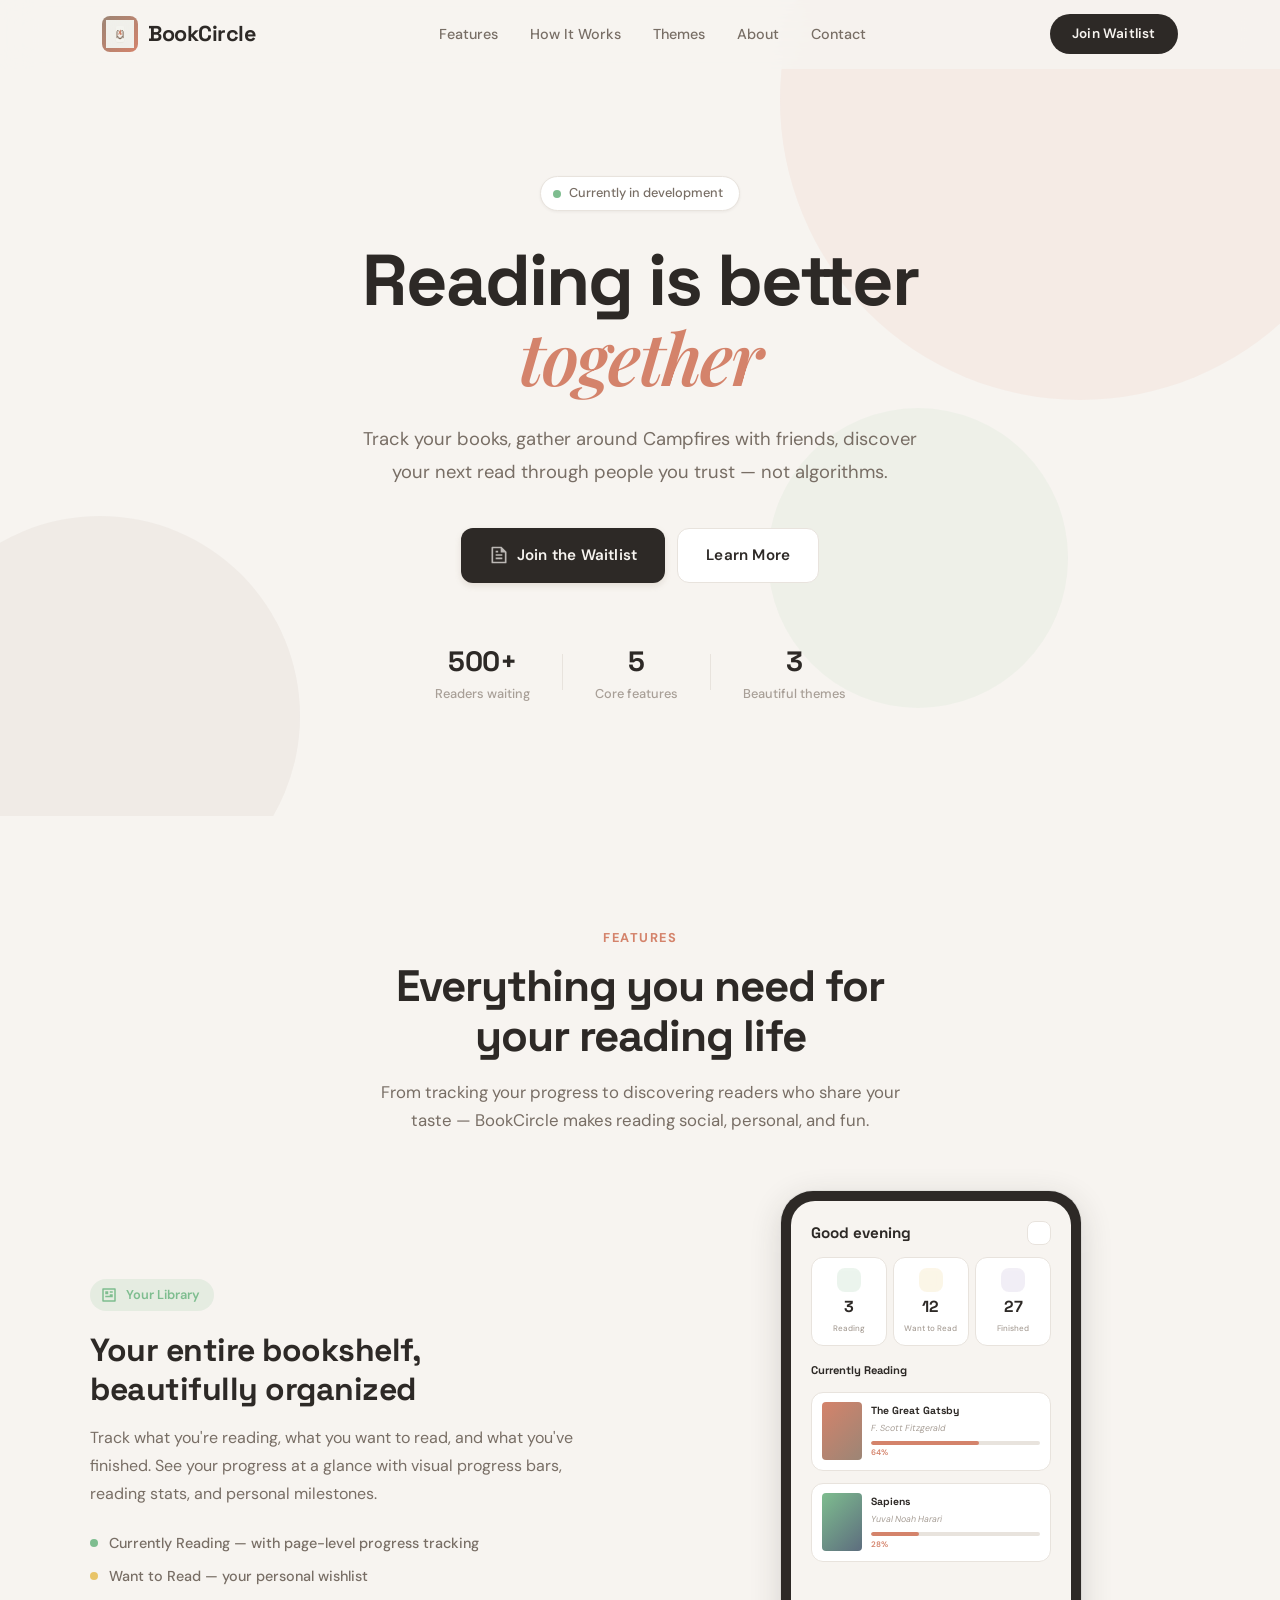
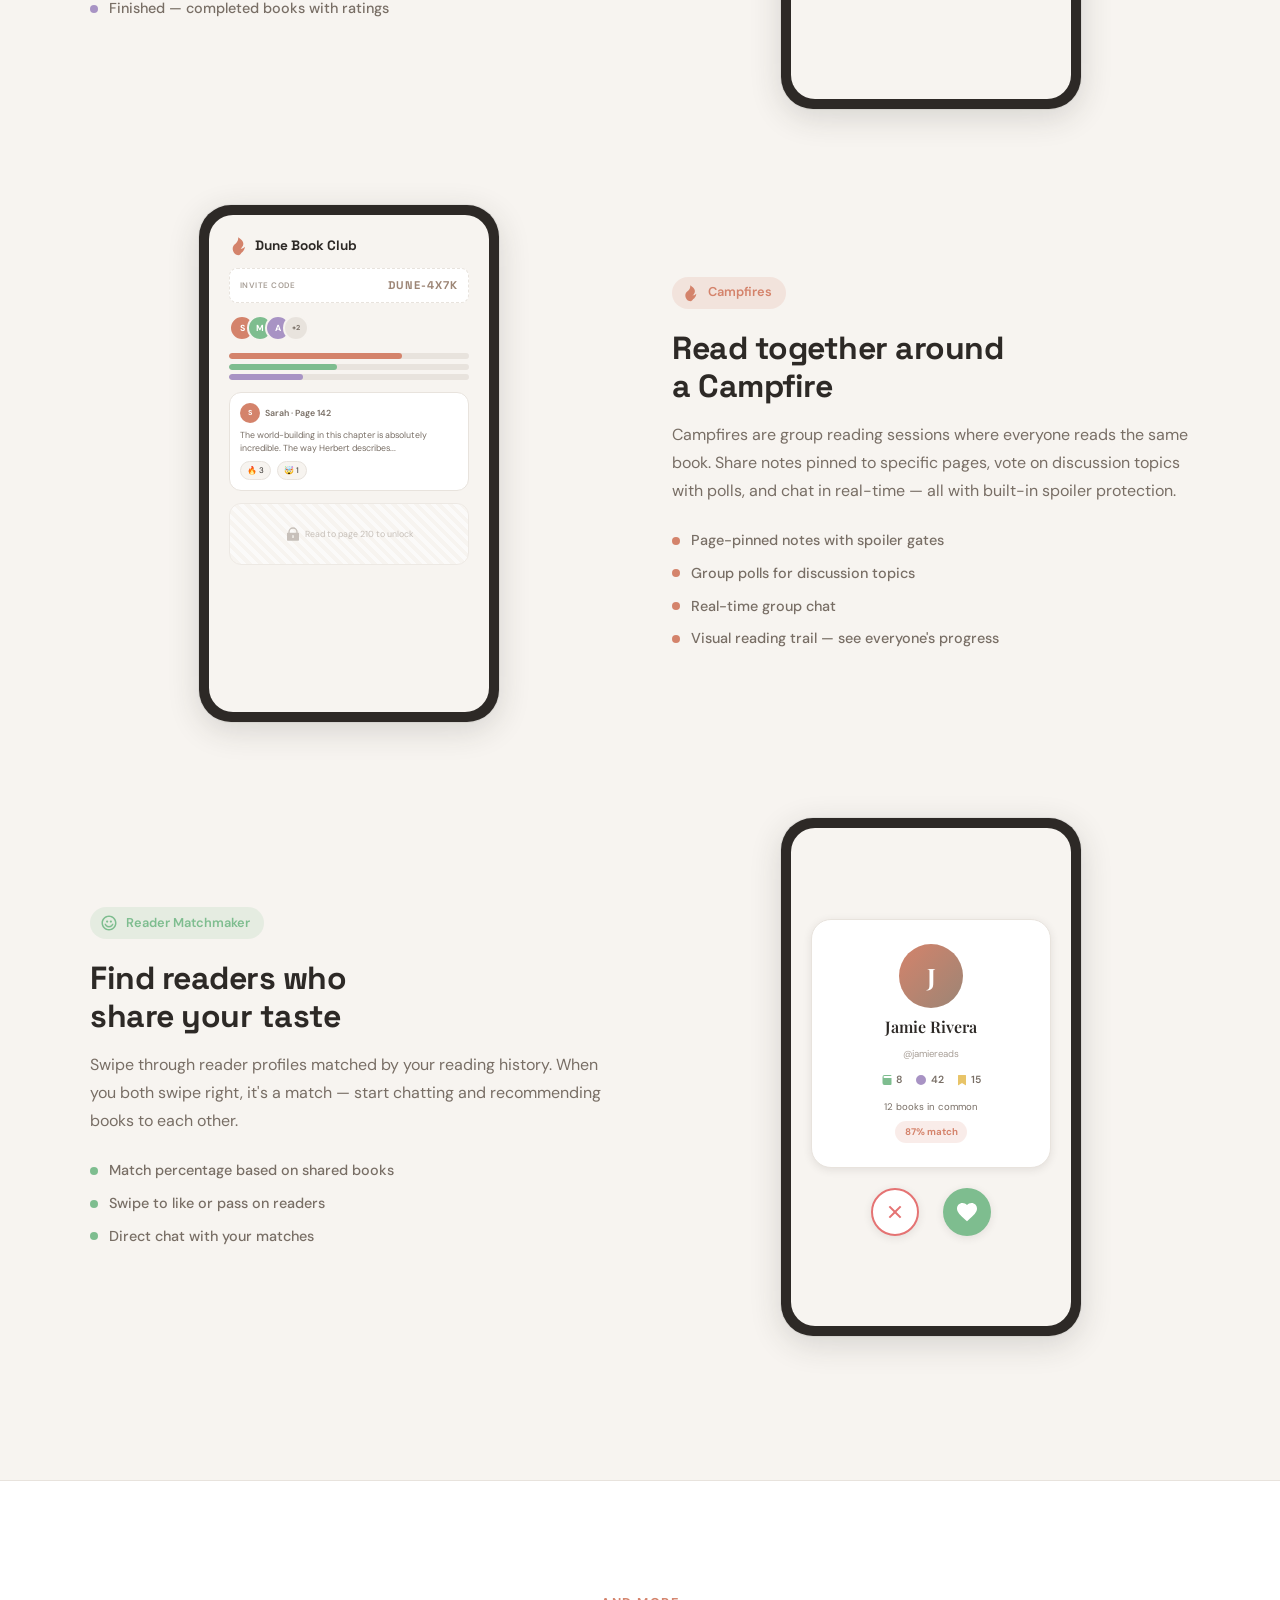
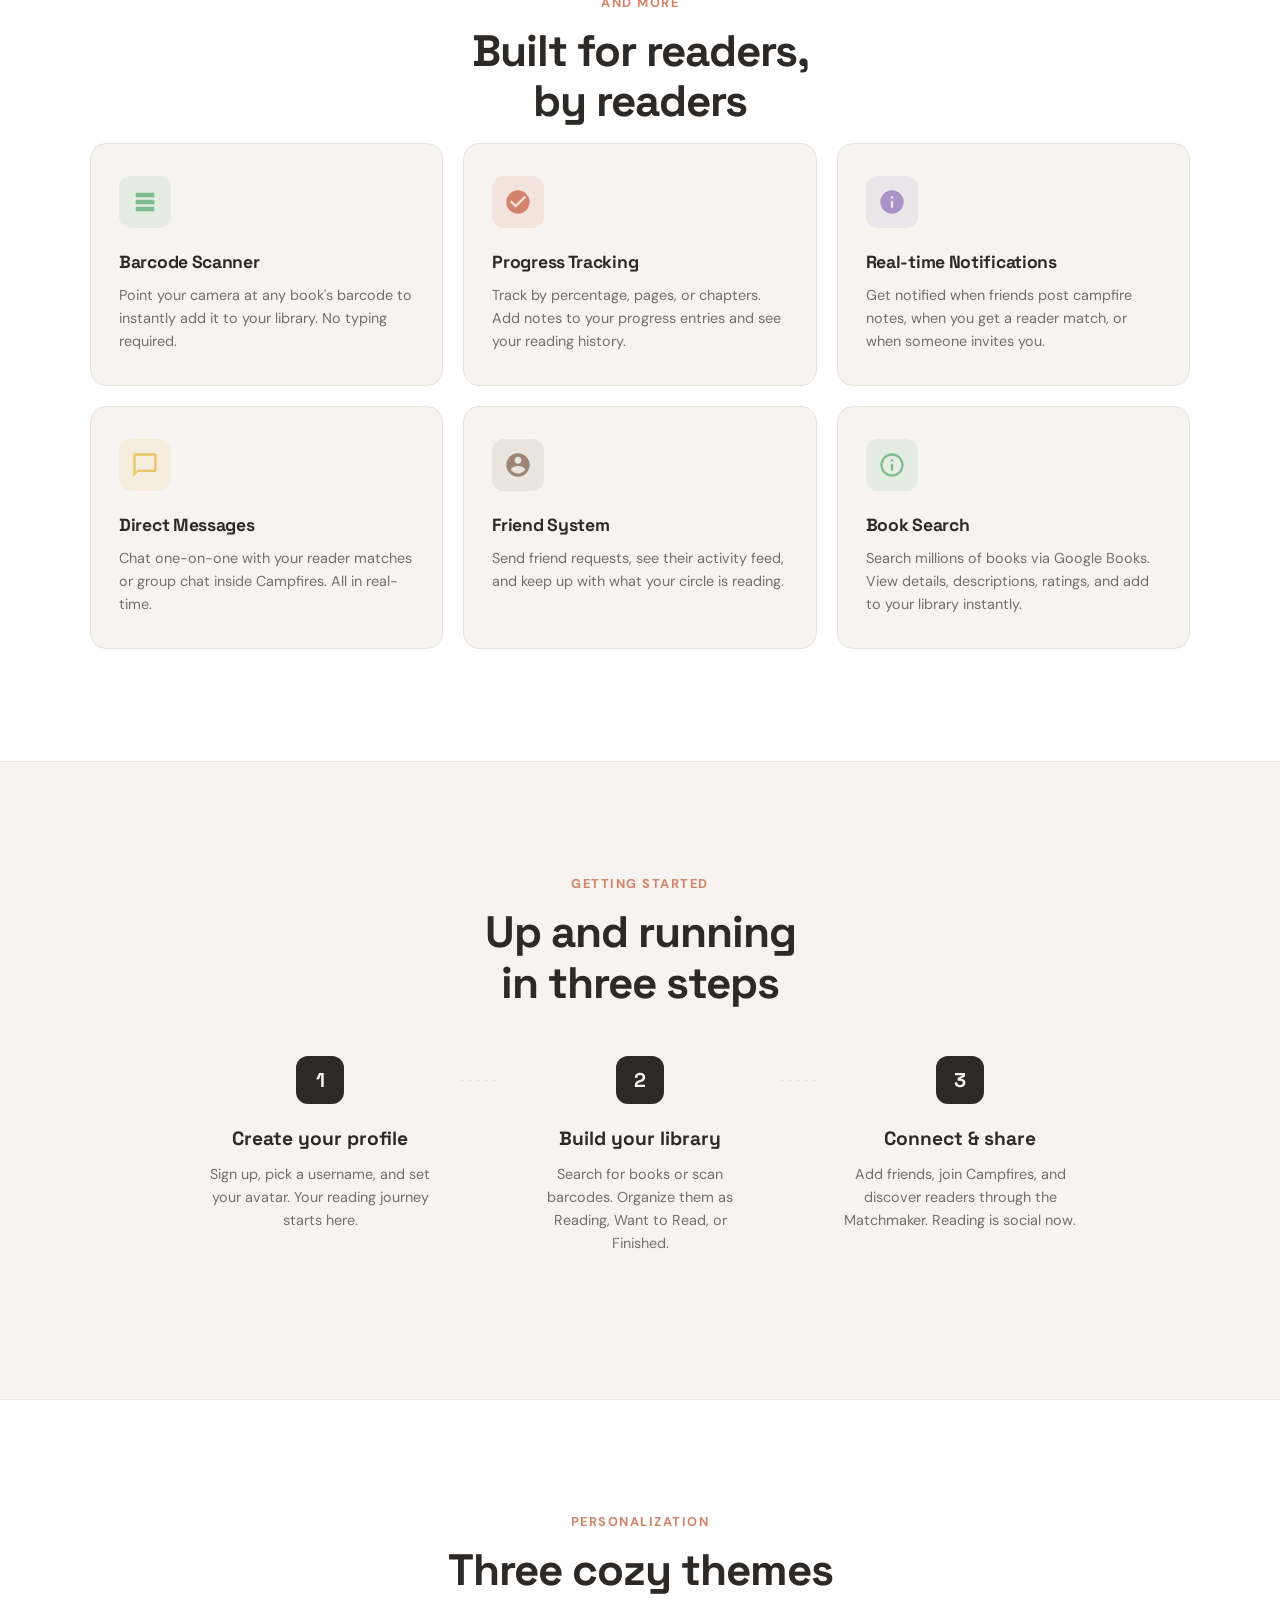
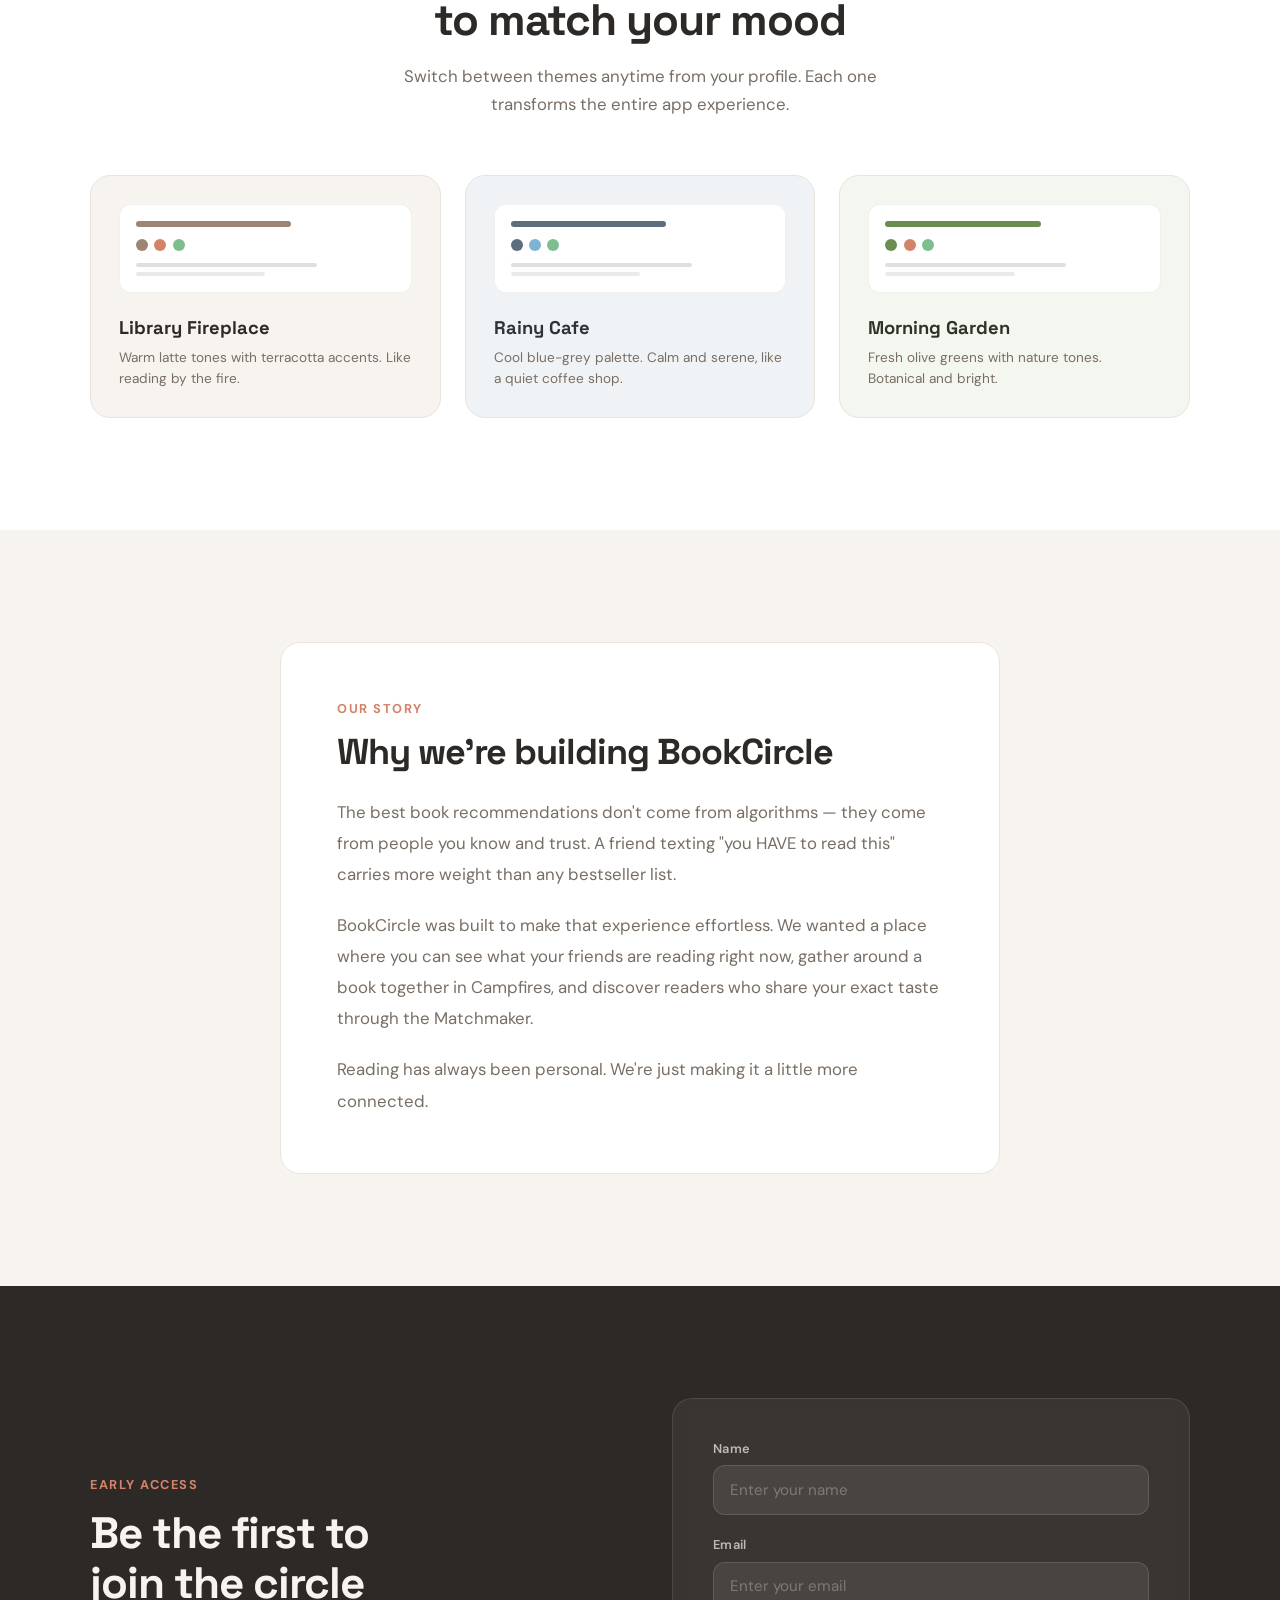
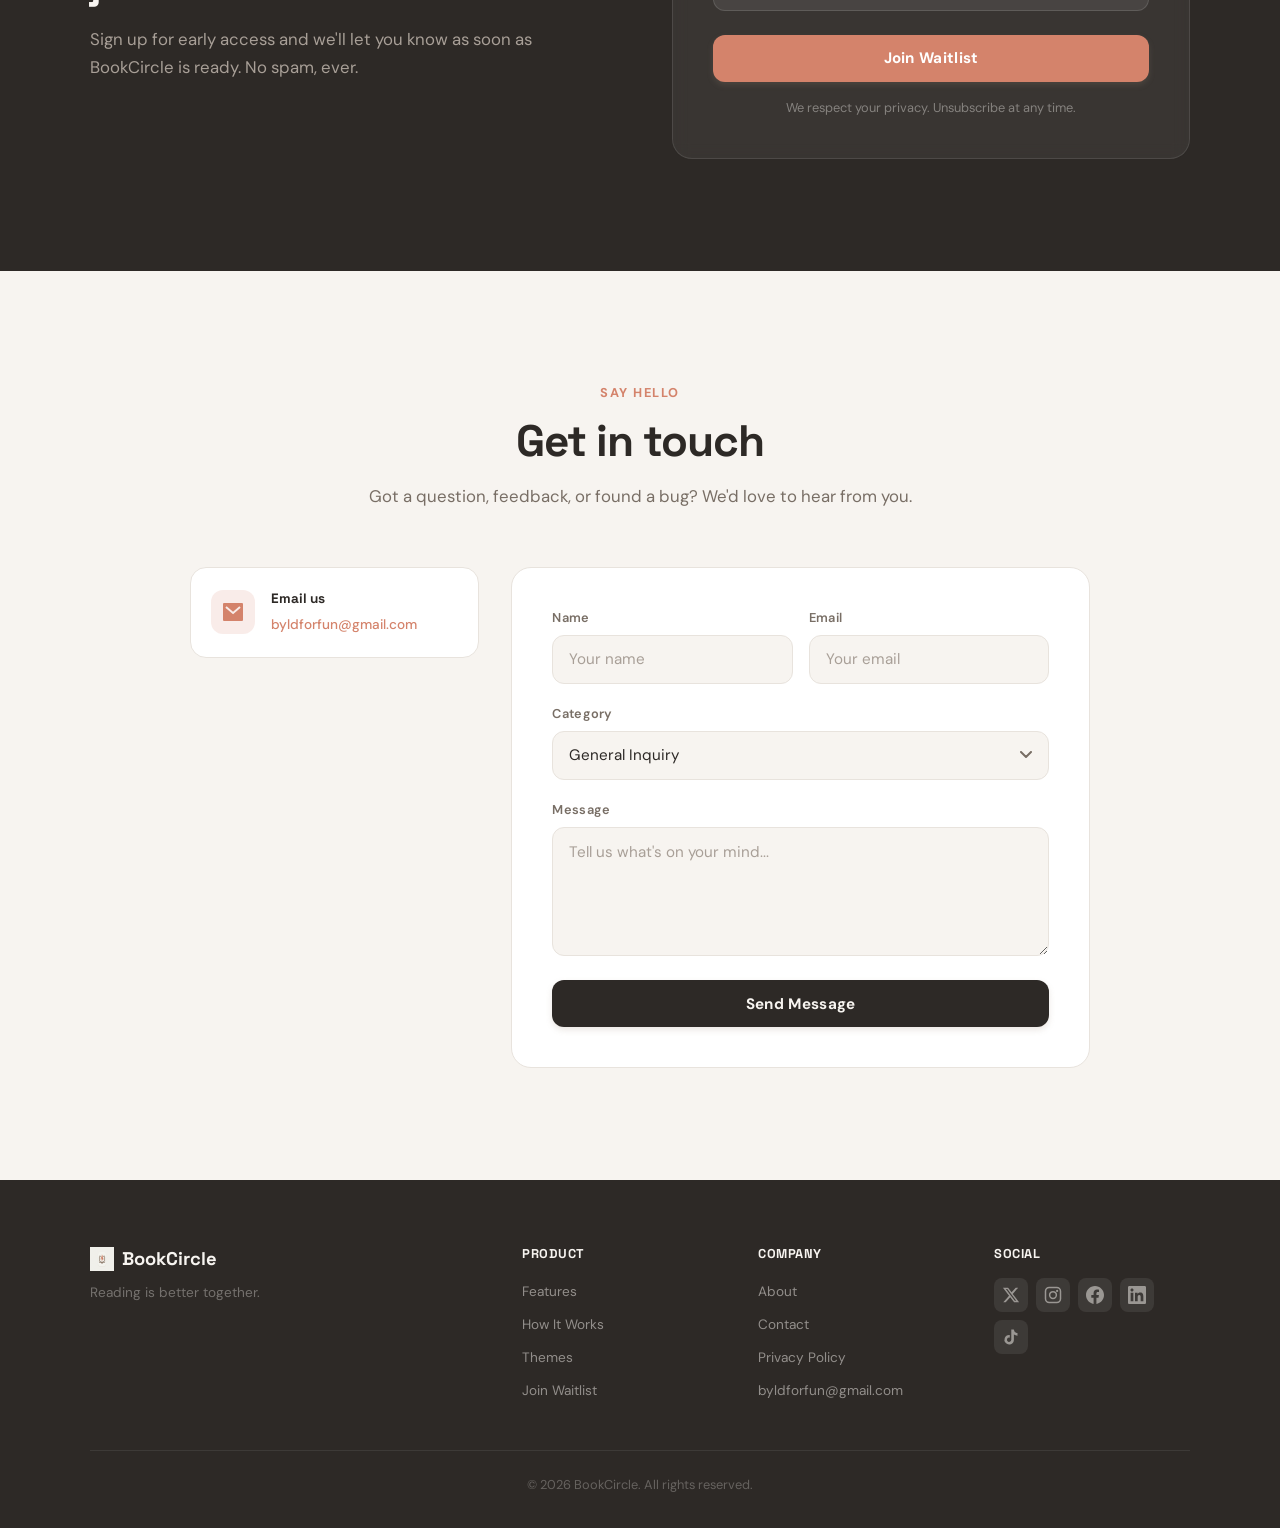
==== commit 34743685: "Replace placeholder SVG icons with Fireside logo Co-Authored-By: Claude Opus 4.6 <noreply@anthropic." ====
--- a/index.html
+++ b/index.html
@@ -15,13 +15,7 @@
         <div class="nav-container">
             <a href="#" class="nav-brand">
                 <div class="nav-brand-icon">
-                    <svg width="28" height="28" viewBox="0 0 50 50" fill="none" xmlns="http://www.w3.org/2000/svg">
-                        <circle cx="15" cy="20" r="8" stroke="currentColor" stroke-width="2.5" fill="none"/>
-                        <circle cx="35" cy="20" r="8" stroke="currentColor" stroke-width="2.5" fill="none"/>
-                        <path d="M15 28 Q25 35, 35 28" stroke="currentColor" stroke-width="2.5" stroke-linecap="round" fill="none"/>
-                        <path d="M18 18 L12 18 M32 18 L38 18" stroke="currentColor" stroke-width="2" stroke-linecap="round"/>
-                        <circle cx="25" cy="42" r="4" fill="currentColor"/>
-                    </svg>
+                    <img src="assets/logo.png" alt="Fireside logo" width="28" height="28">
                 </div>
                 <span>BookCircle</span>
             </a>
@@ -578,13 +572,7 @@
             <div class="footer-grid">
                 <div class="footer-brand">
                     <div class="footer-logo">
-                        <svg width="24" height="24" viewBox="0 0 50 50" fill="none" xmlns="http://www.w3.org/2000/svg">
-                            <circle cx="15" cy="20" r="8" stroke="currentColor" stroke-width="2.5" fill="none"/>
-                            <circle cx="35" cy="20" r="8" stroke="currentColor" stroke-width="2.5" fill="none"/>
-                            <path d="M15 28 Q25 35, 35 28" stroke="currentColor" stroke-width="2.5" stroke-linecap="round" fill="none"/>
-                            <path d="M18 18 L12 18 M32 18 L38 18" stroke="currentColor" stroke-width="2" stroke-linecap="round"/>
-                            <circle cx="25" cy="42" r="4" fill="currentColor"/>
-                        </svg>
+                        <img src="assets/logo.png" alt="Fireside logo" width="24" height="24">
                         <span>BookCircle</span>
                     </div>
                     <p class="footer-tagline">Reading is better together.</p>
@@ -603,6 +591,7 @@
                     <ul>
                         <li><a href="#about">About</a></li>
                         <li><a href="#contact">Contact</a></li>
+                        <li><a href="privacy.html">Privacy Policy</a></li>
                         <li><a href="mailto:byldforfun@gmail.com">byldforfun@gmail.com</a></li>
                     </ul>
                 </div>
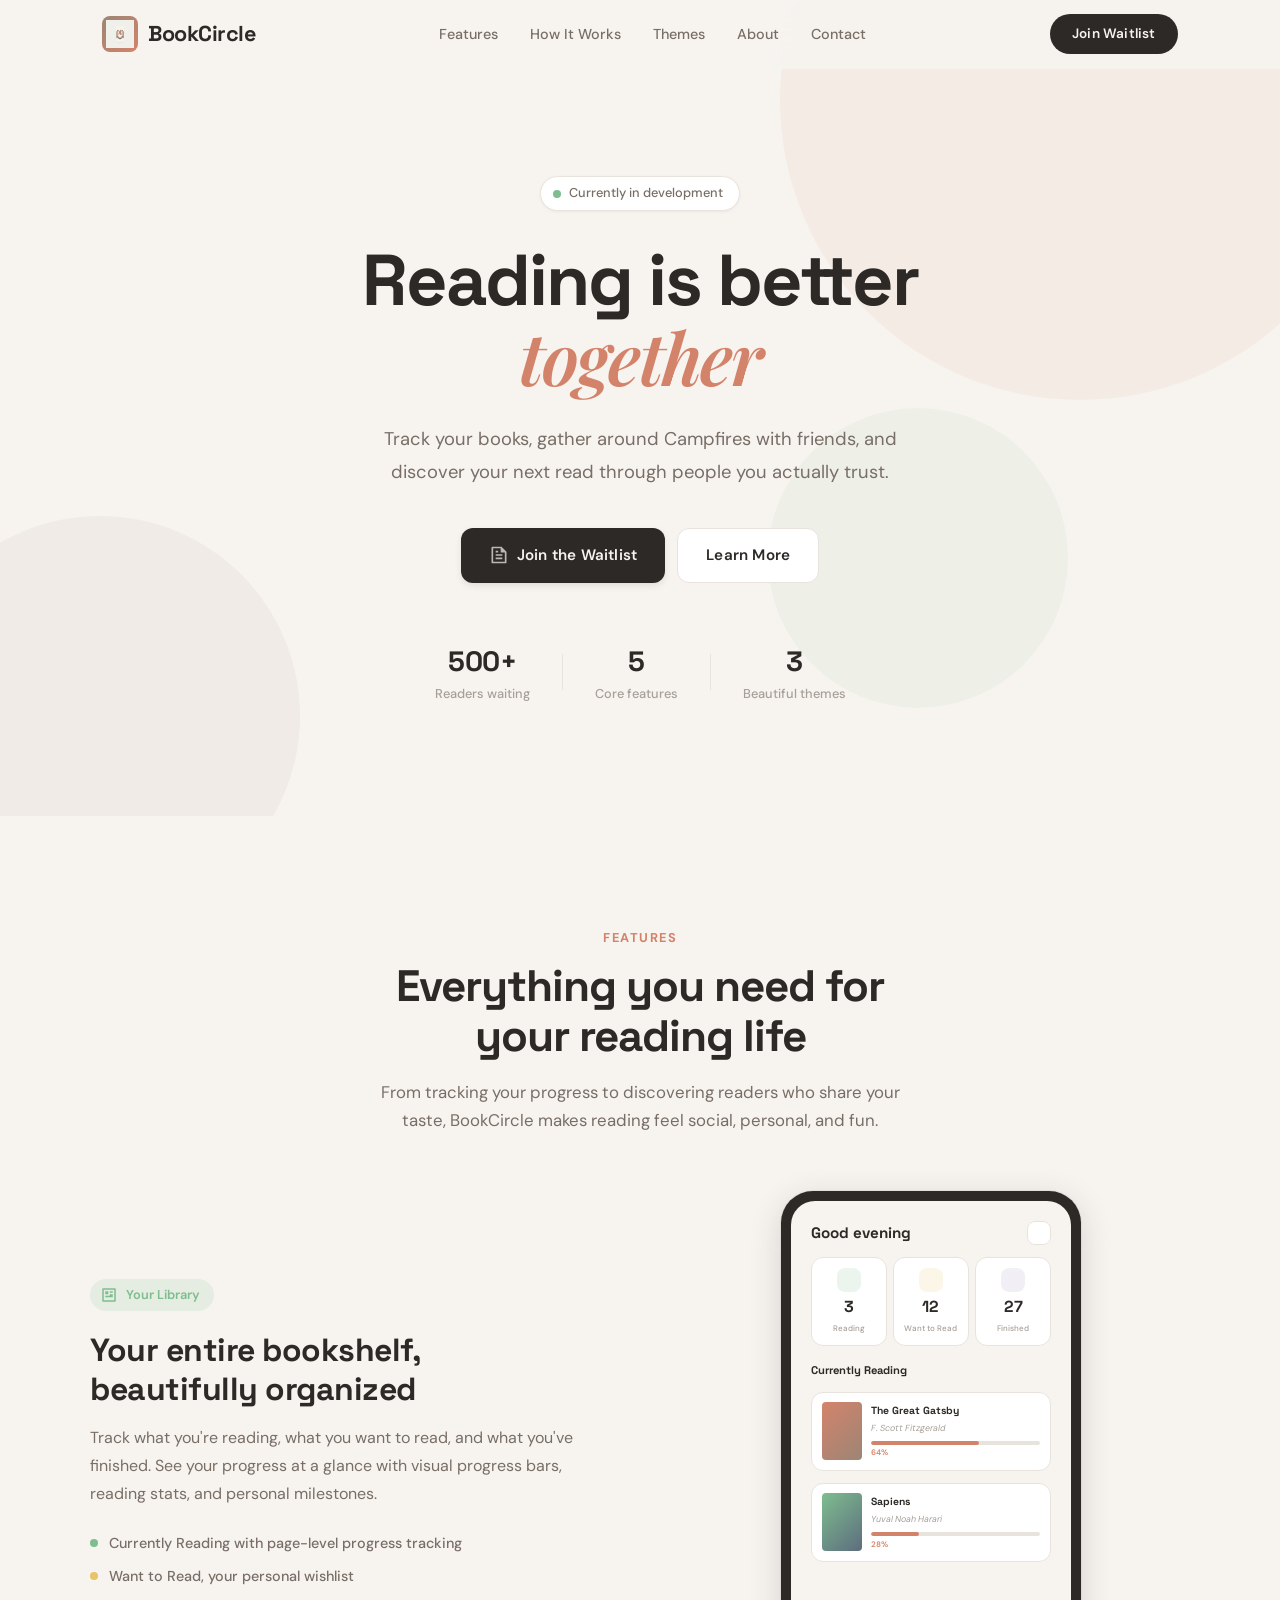
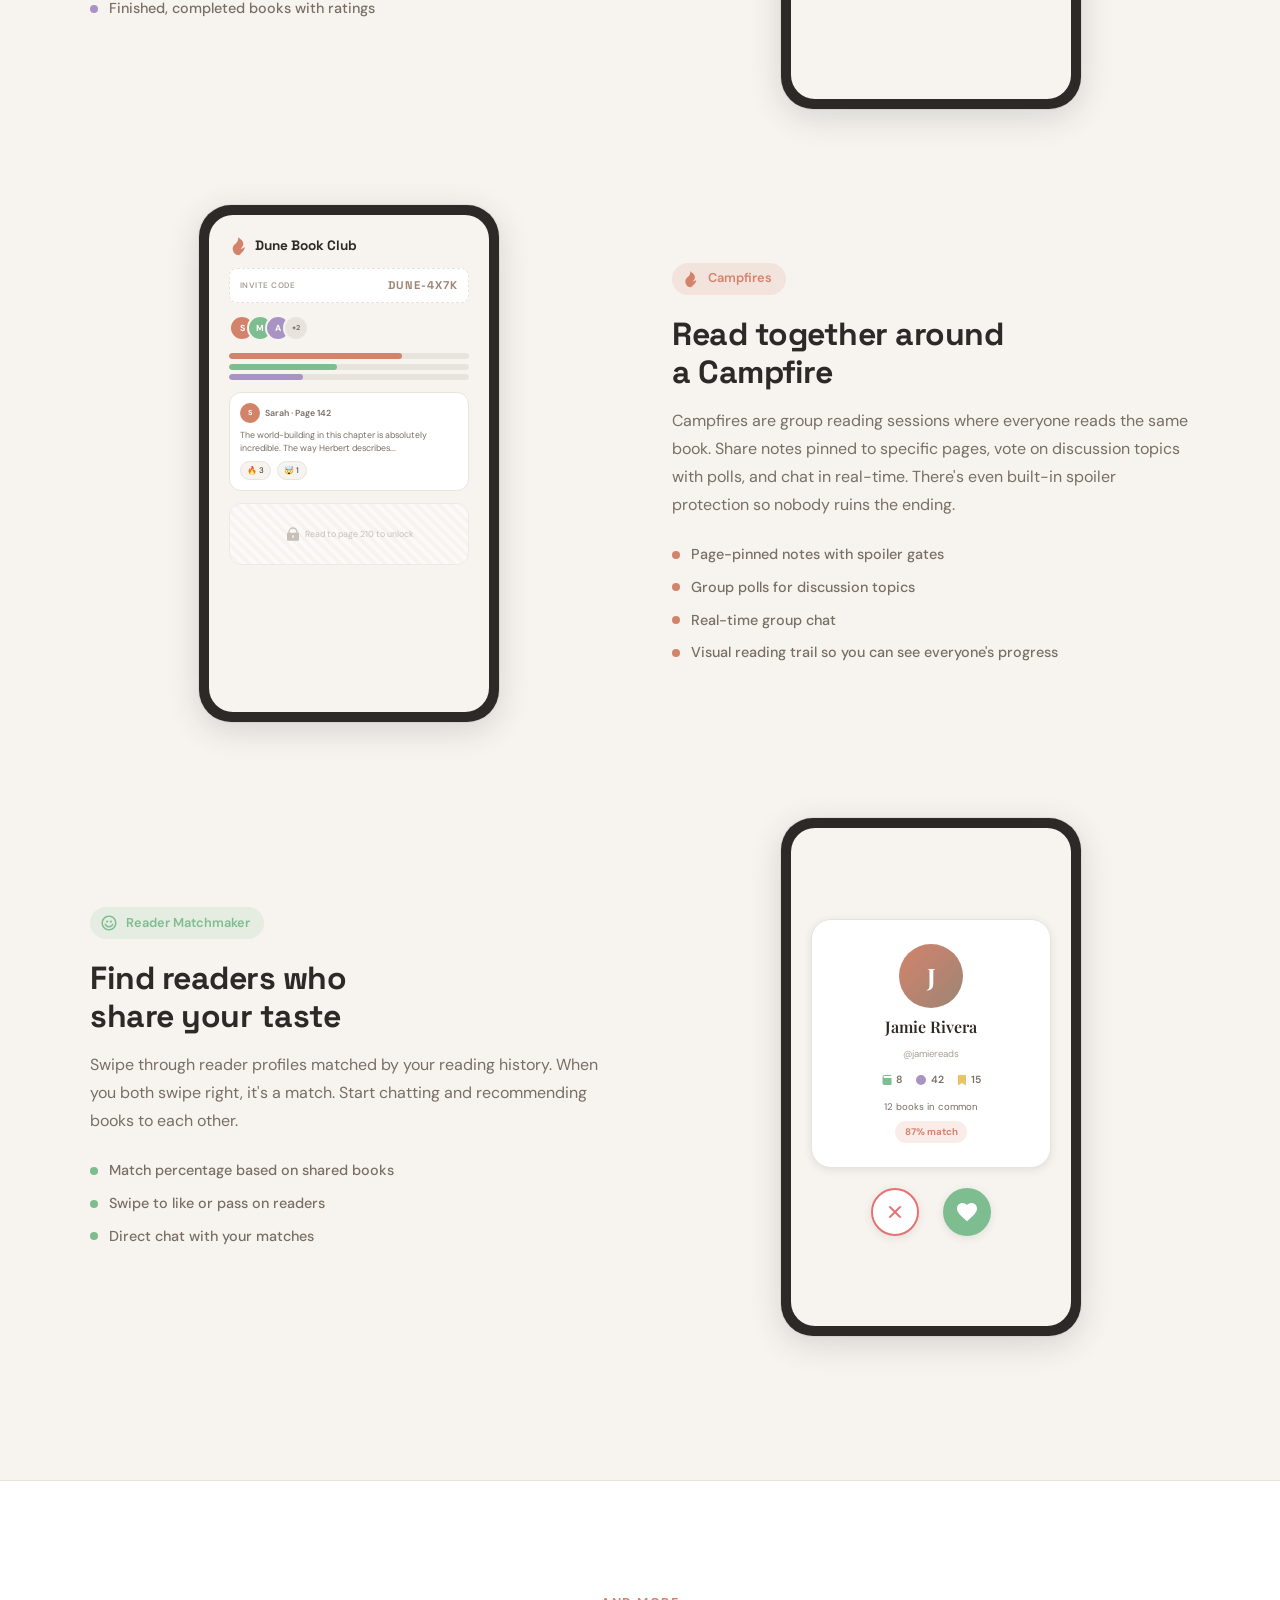
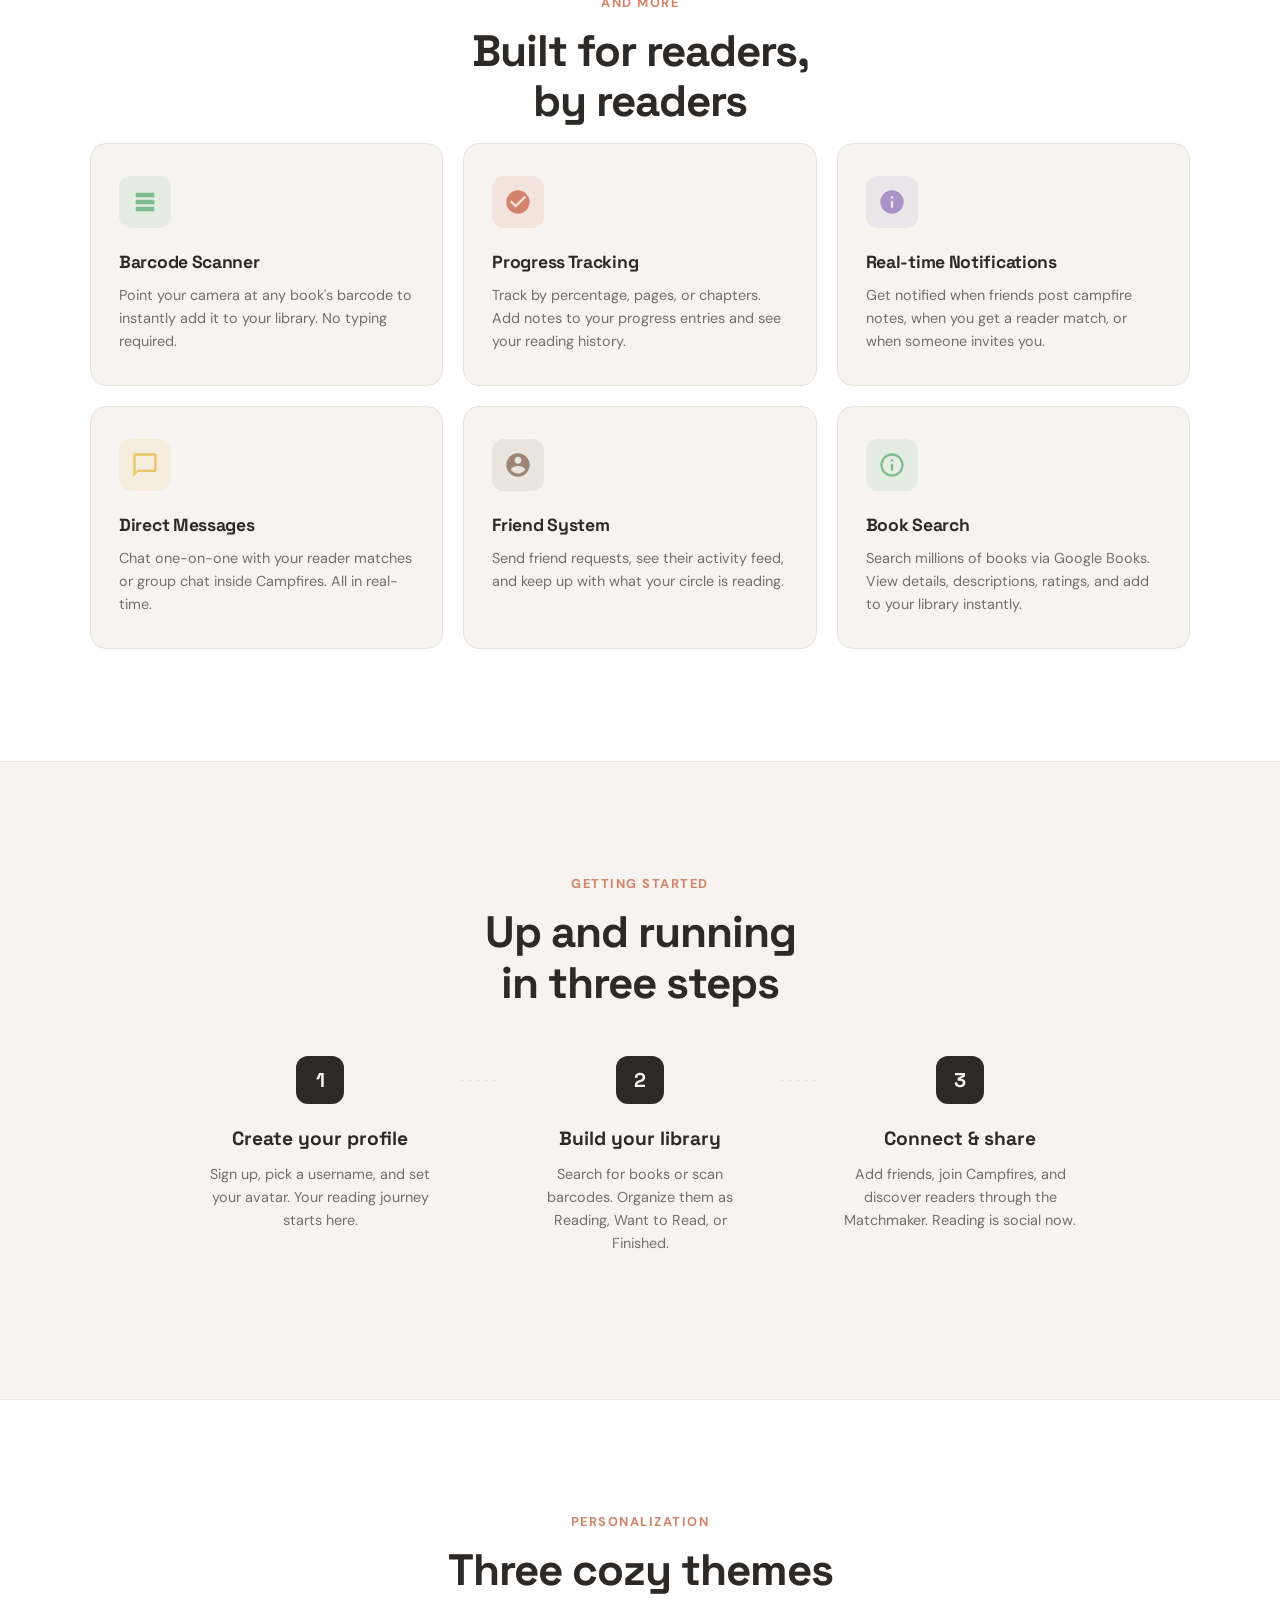
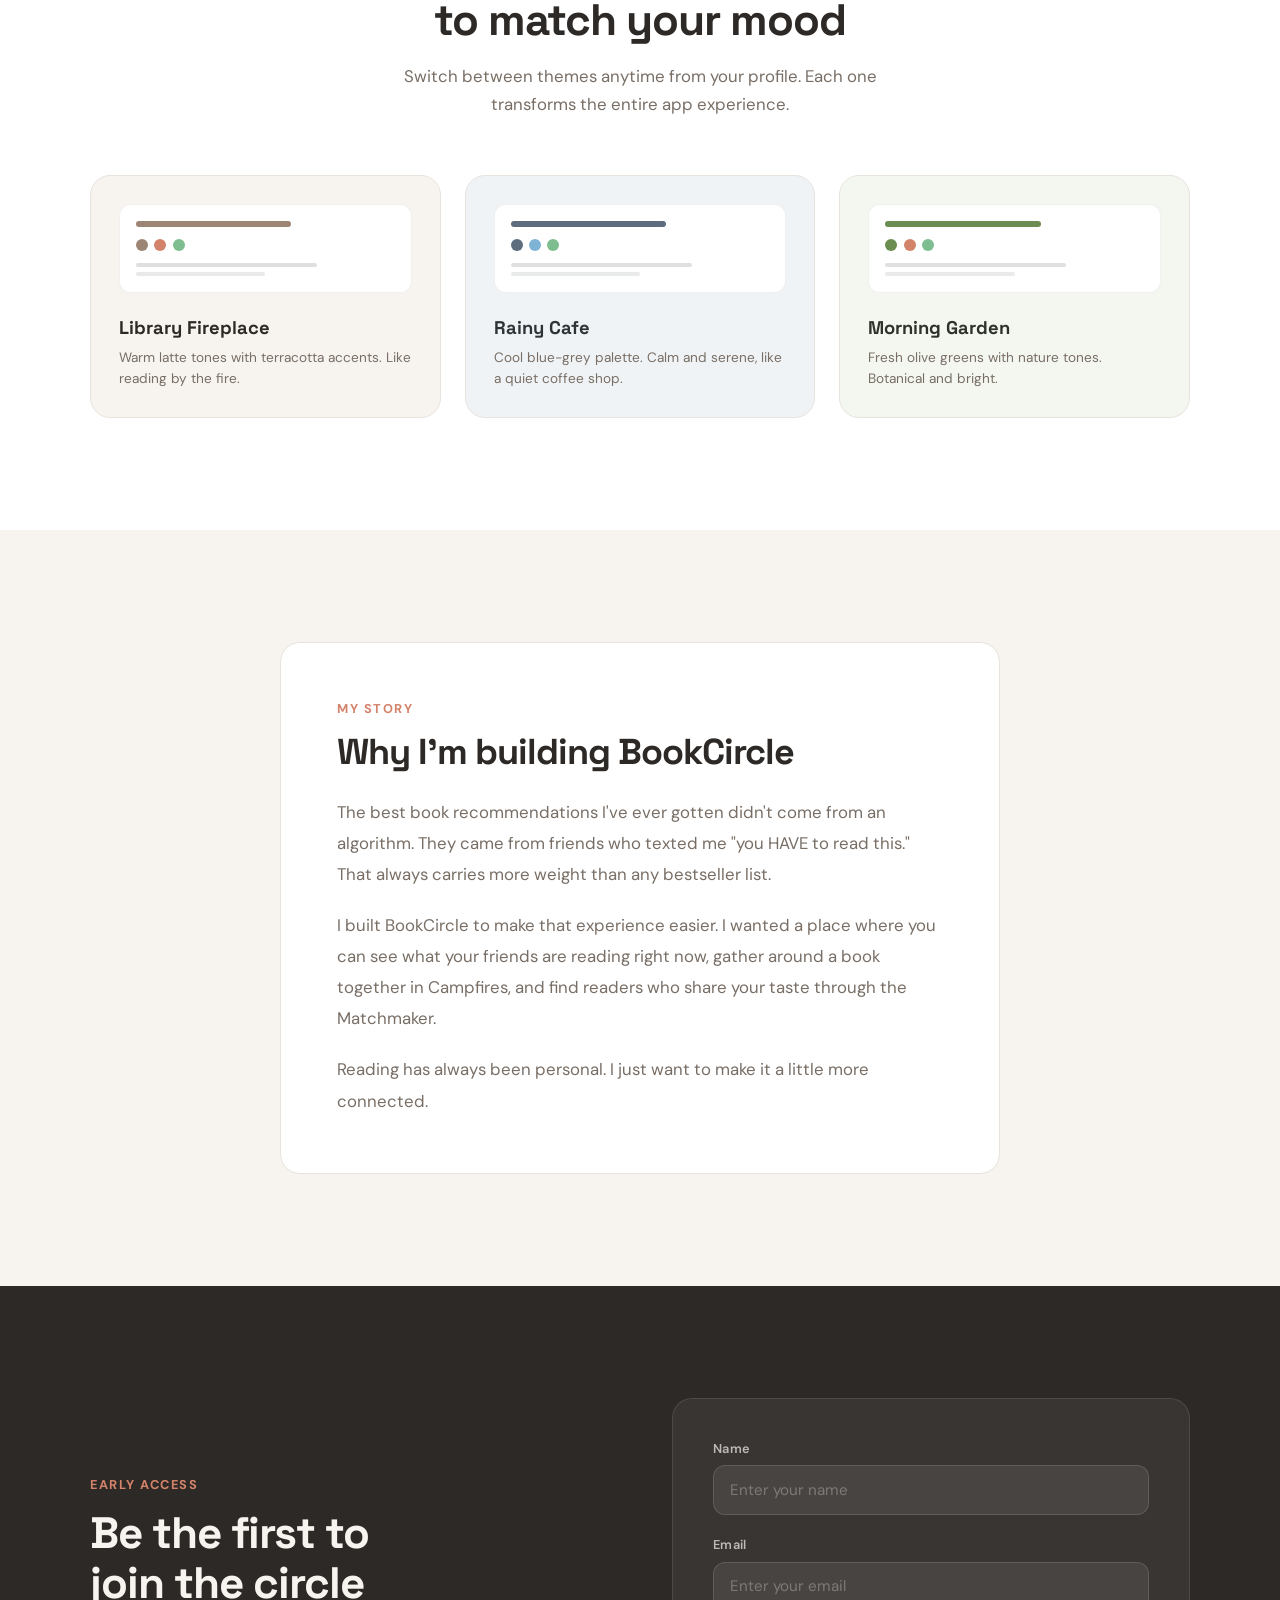
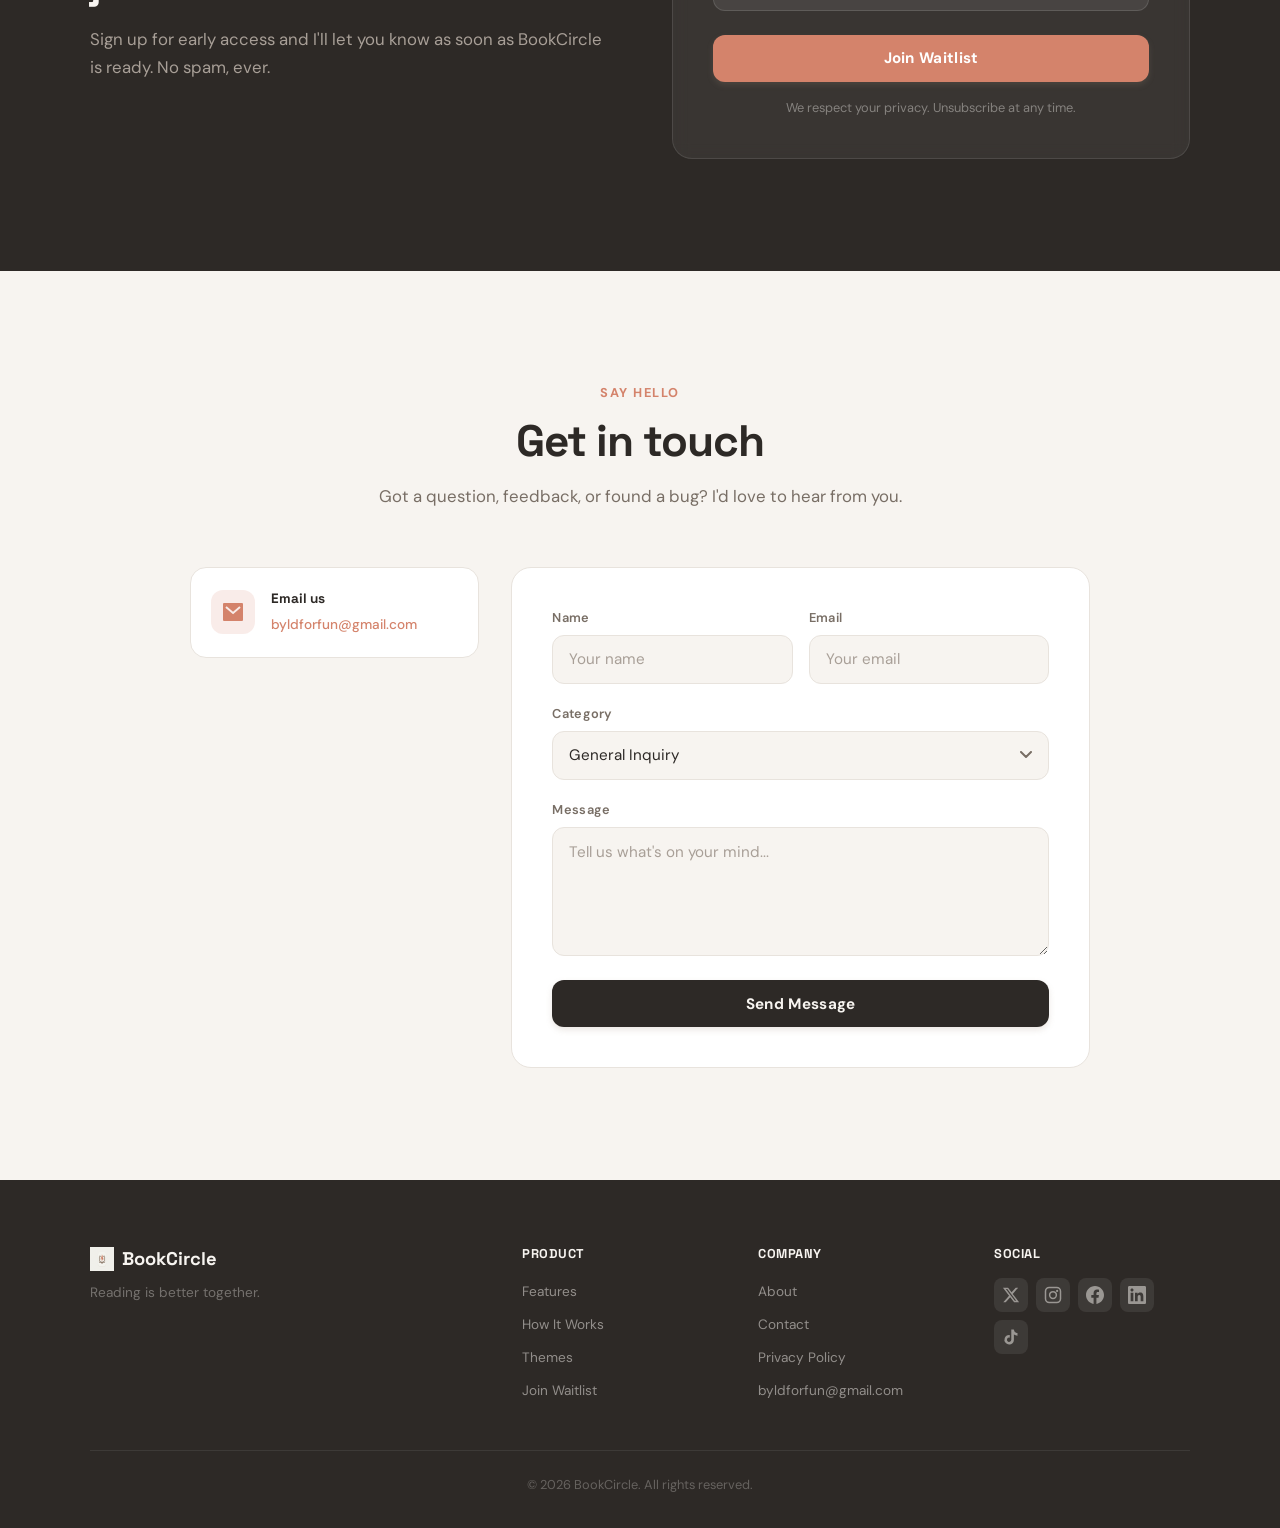
==== commit 80c99a60: "Remove em dashes and shift voice to first person Co-Authored-By: Claude Opus 4.6 <noreply@anthropic." ====
--- a/index.html
+++ b/index.html
@@ -51,7 +51,7 @@
                 Reading is better<br><em>together</em>
             </h1>
             <p class="hero-subtitle reveal">
-                Track your books, gather around Campfires with friends, discover your next read through people you trust — not algorithms.
+                Track your books, gather around Campfires with friends, and discover your next read through people you actually trust.
             </p>
             <div class="hero-buttons reveal">
                 <a href="#waitlist" class="btn btn-primary">
@@ -84,7 +84,7 @@
         <div class="section-container">
             <div class="section-label reveal">Features</div>
             <h2 class="section-heading reveal">Everything you need for<br>your reading life</h2>
-            <p class="section-subheading reveal">From tracking your progress to discovering readers who share your taste — BookCircle makes reading social, personal, and fun.</p>
+            <p class="section-subheading reveal">From tracking your progress to discovering readers who share your taste, BookCircle makes reading feel social, personal, and fun.</p>
 
             <!-- Feature: Library -->
             <div class="feature-showcase reveal">
@@ -98,15 +98,15 @@
                     <ul class="feature-list">
                         <li>
                             <span class="feature-list-dot" style="background: var(--reading);"></span>
-                            Currently Reading — with page-level progress tracking
+                            Currently Reading with page-level progress tracking
                         </li>
                         <li>
                             <span class="feature-list-dot" style="background: var(--want);"></span>
-                            Want to Read — your personal wishlist
+                            Want to Read, your personal wishlist
                         </li>
                         <li>
                             <span class="feature-list-dot" style="background: var(--finished);"></span>
-                            Finished — completed books with ratings
+                            Finished, completed books with ratings
                         </li>
                     </ul>
                 </div>
@@ -178,7 +178,7 @@
                         Campfires
                     </div>
                     <h3>Read together around<br>a Campfire</h3>
-                    <p>Campfires are group reading sessions where everyone reads the same book. Share notes pinned to specific pages, vote on discussion topics with polls, and chat in real-time — all with built-in spoiler protection.</p>
+                    <p>Campfires are group reading sessions where everyone reads the same book. Share notes pinned to specific pages, vote on discussion topics with polls, and chat in real-time. There's even built-in spoiler protection so nobody ruins the ending.</p>
                     <ul class="feature-list">
                         <li>
                             <span class="feature-list-dot" style="background: var(--accent);"></span>
@@ -194,7 +194,7 @@
                         </li>
                         <li>
                             <span class="feature-list-dot" style="background: var(--accent);"></span>
-                            Visual reading trail — see everyone's progress
+                            Visual reading trail so you can see everyone's progress
                         </li>
                     </ul>
                 </div>
@@ -258,7 +258,7 @@
                         Reader Matchmaker
                     </div>
                     <h3>Find readers who<br>share your taste</h3>
-                    <p>Swipe through reader profiles matched by your reading history. When you both swipe right, it's a match — start chatting and recommending books to each other.</p>
+                    <p>Swipe through reader profiles matched by your reading history. When you both swipe right, it's a match. Start chatting and recommending books to each other.</p>
                     <ul class="feature-list">
                         <li>
                             <span class="feature-list-dot" style="background: var(--reading);"></span>
@@ -454,12 +454,12 @@
     <section class="section about-section" id="about">
         <div class="section-container">
             <div class="about-card reveal">
-                <div class="section-label">Our story</div>
-                <h2 class="section-heading">Why we're building BookCircle</h2>
+                <div class="section-label">My story</div>
+                <h2 class="section-heading">Why I'm building BookCircle</h2>
                 <div class="about-content">
-                    <p>The best book recommendations don't come from algorithms — they come from people you know and trust. A friend texting "you HAVE to read this" carries more weight than any bestseller list.</p>
-                    <p>BookCircle was built to make that experience effortless. We wanted a place where you can see what your friends are reading right now, gather around a book together in Campfires, and discover readers who share your exact taste through the Matchmaker.</p>
-                    <p>Reading has always been personal. We're just making it a little more connected.</p>
+                    <p>The best book recommendations I've ever gotten didn't come from an algorithm. They came from friends who texted me "you HAVE to read this." That always carries more weight than any bestseller list.</p>
+                    <p>I built BookCircle to make that experience easier. I wanted a place where you can see what your friends are reading right now, gather around a book together in Campfires, and find readers who share your taste through the Matchmaker.</p>
+                    <p>Reading has always been personal. I just want to make it a little more connected.</p>
                 </div>
             </div>
         </div>
@@ -472,7 +472,7 @@
                 <div class="waitlist-content">
                     <div class="section-label">Early access</div>
                     <h2 class="waitlist-heading">Be the first to<br>join the circle</h2>
-                    <p class="waitlist-description">Sign up for early access and we'll let you know as soon as BookCircle is ready. No spam, ever.</p>
+                    <p class="waitlist-description">Sign up for early access and I'll let you know as soon as BookCircle is ready. No spam, ever.</p>
                 </div>
                 <div class="waitlist-card">
                     <form id="signupForm" class="signup-form">
@@ -521,7 +521,7 @@
         <div class="section-container">
             <div class="section-label reveal">Say hello</div>
             <h2 class="section-heading reveal">Get in touch</h2>
-            <p class="section-subheading reveal">Got a question, feedback, or found a bug? We'd love to hear from you.</p>
+            <p class="section-subheading reveal">Got a question, feedback, or found a bug? I'd love to hear from you.</p>
             <div class="contact-wrapper">
                 <div class="contact-info reveal">
                     <div class="contact-info-card">
@@ -591,7 +591,7 @@
                     <ul>
                         <li><a href="#about">About</a></li>
                         <li><a href="#contact">Contact</a></li>
-                        <li><a href="privacy.html">Privacy Policy</a></li>
+                        <li><a href="privacy/">Privacy Policy</a></li>
                         <li><a href="mailto:byldforfun@gmail.com">byldforfun@gmail.com</a></li>
                     </ul>
                 </div>
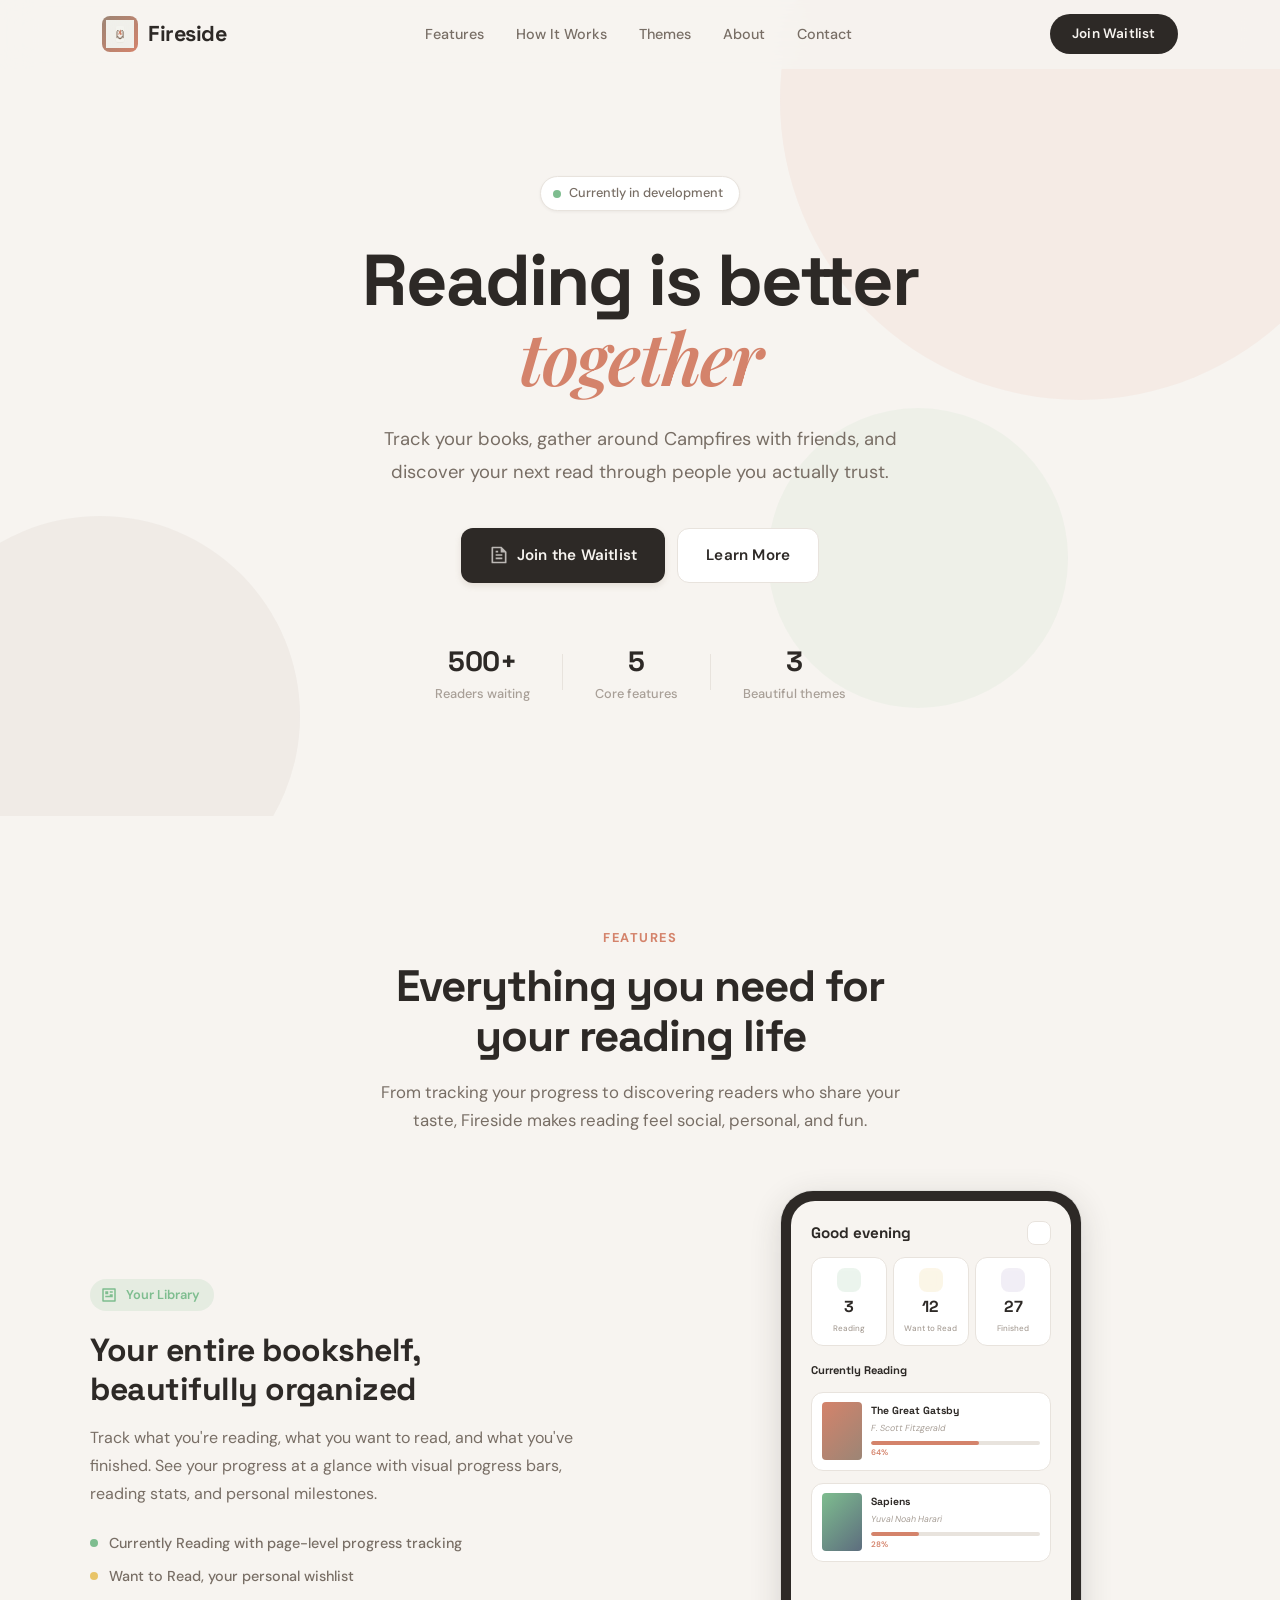
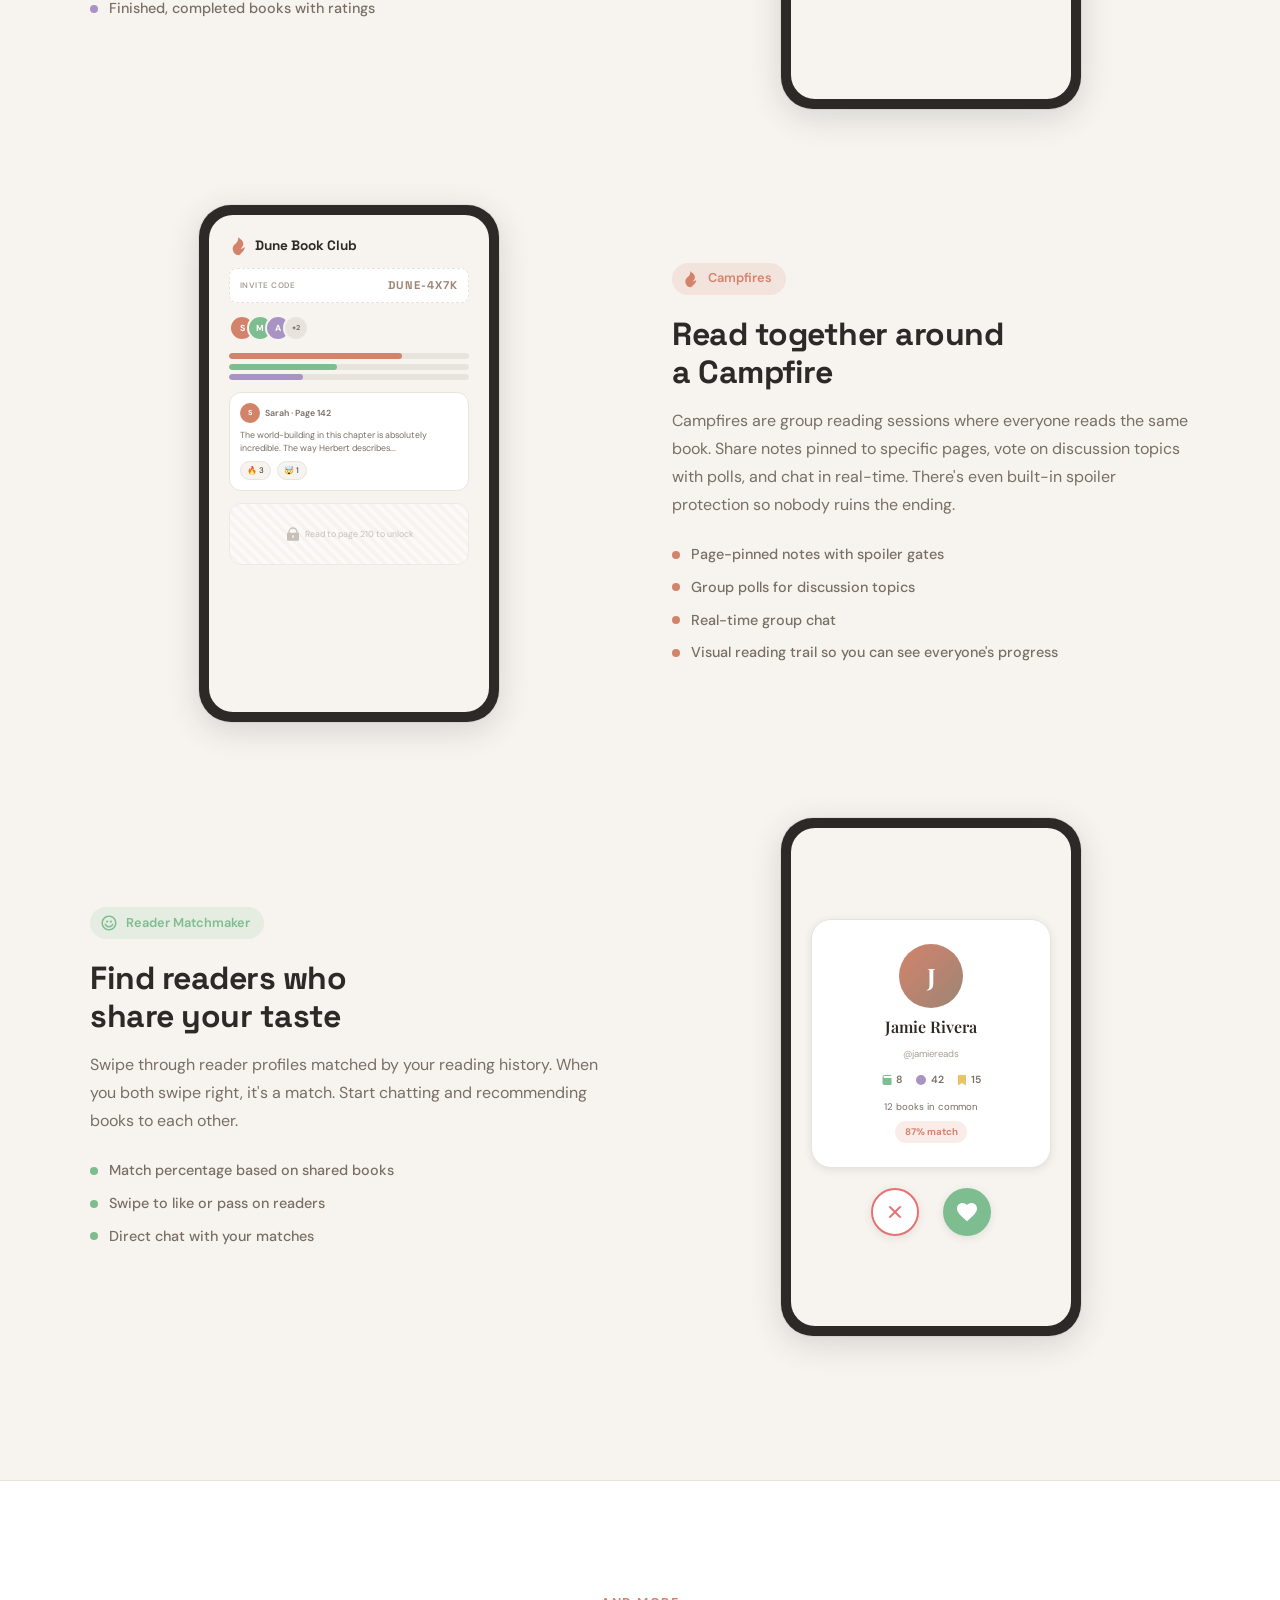
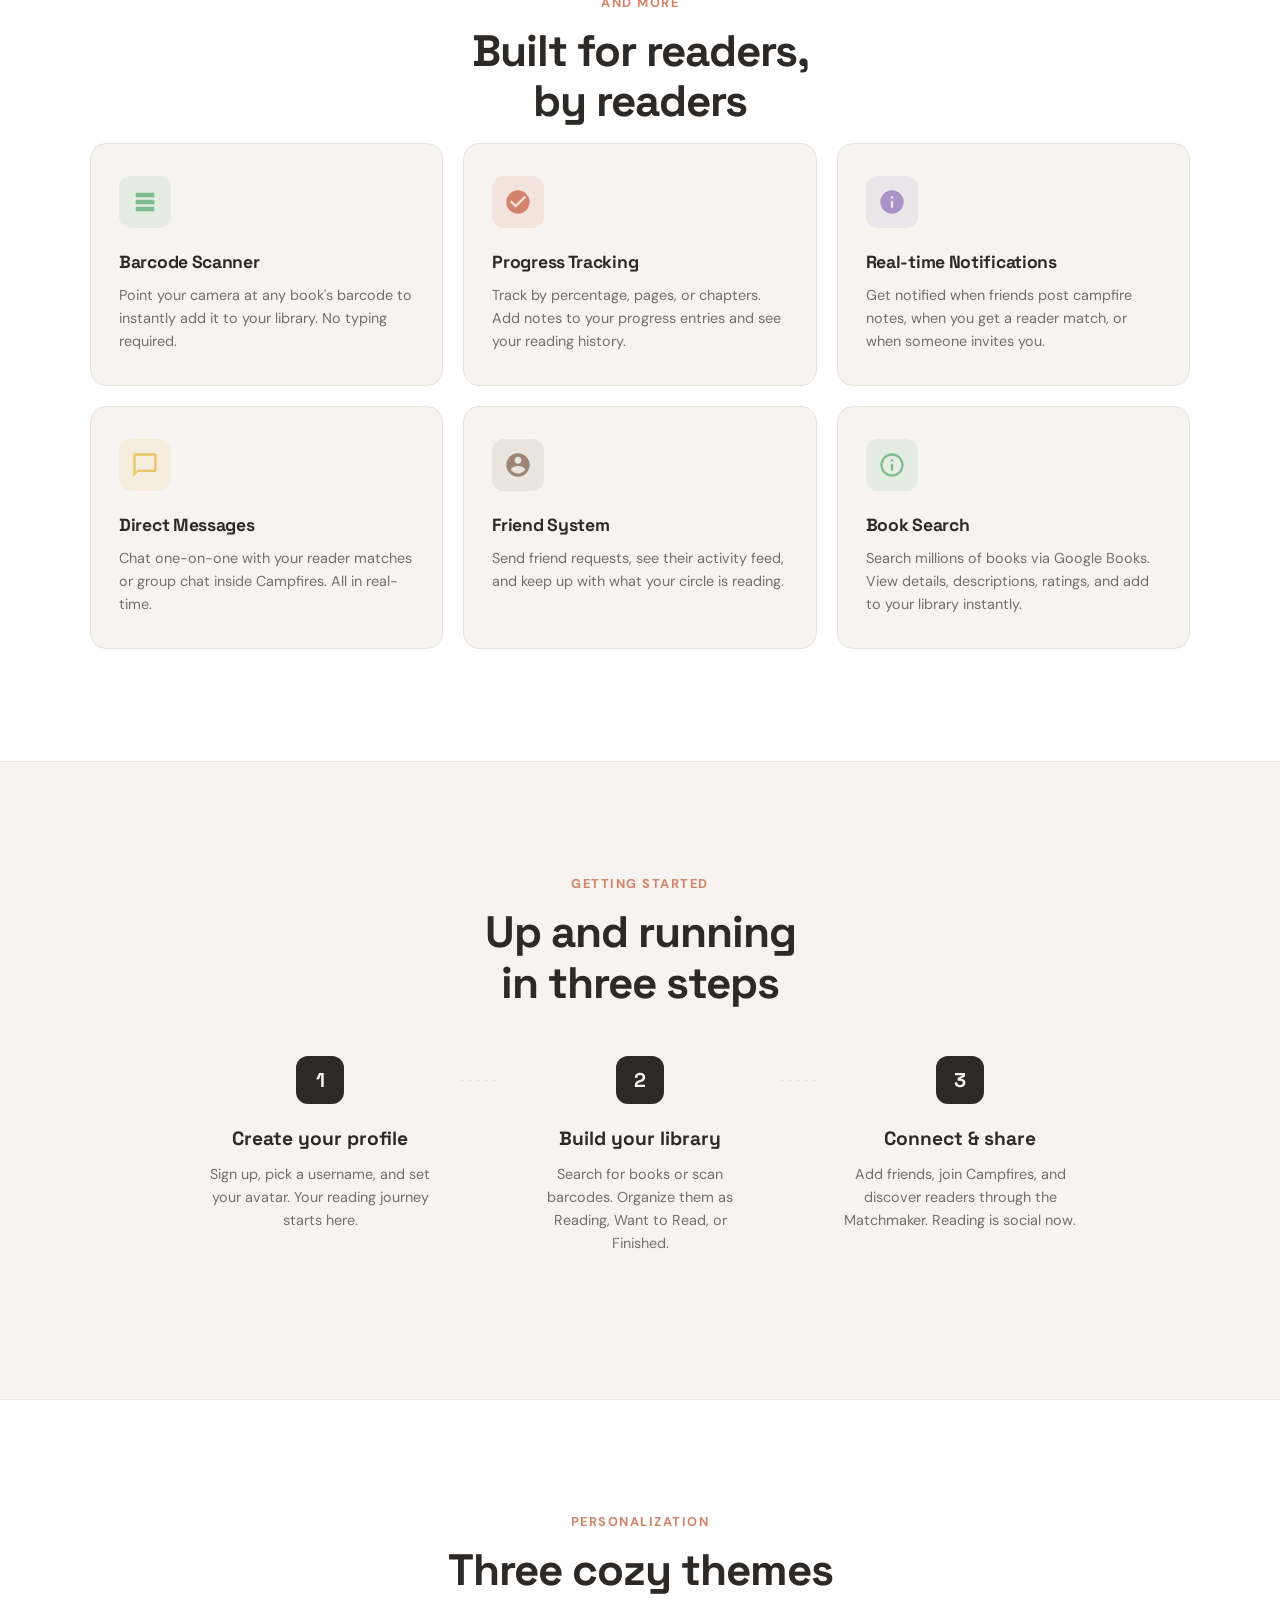
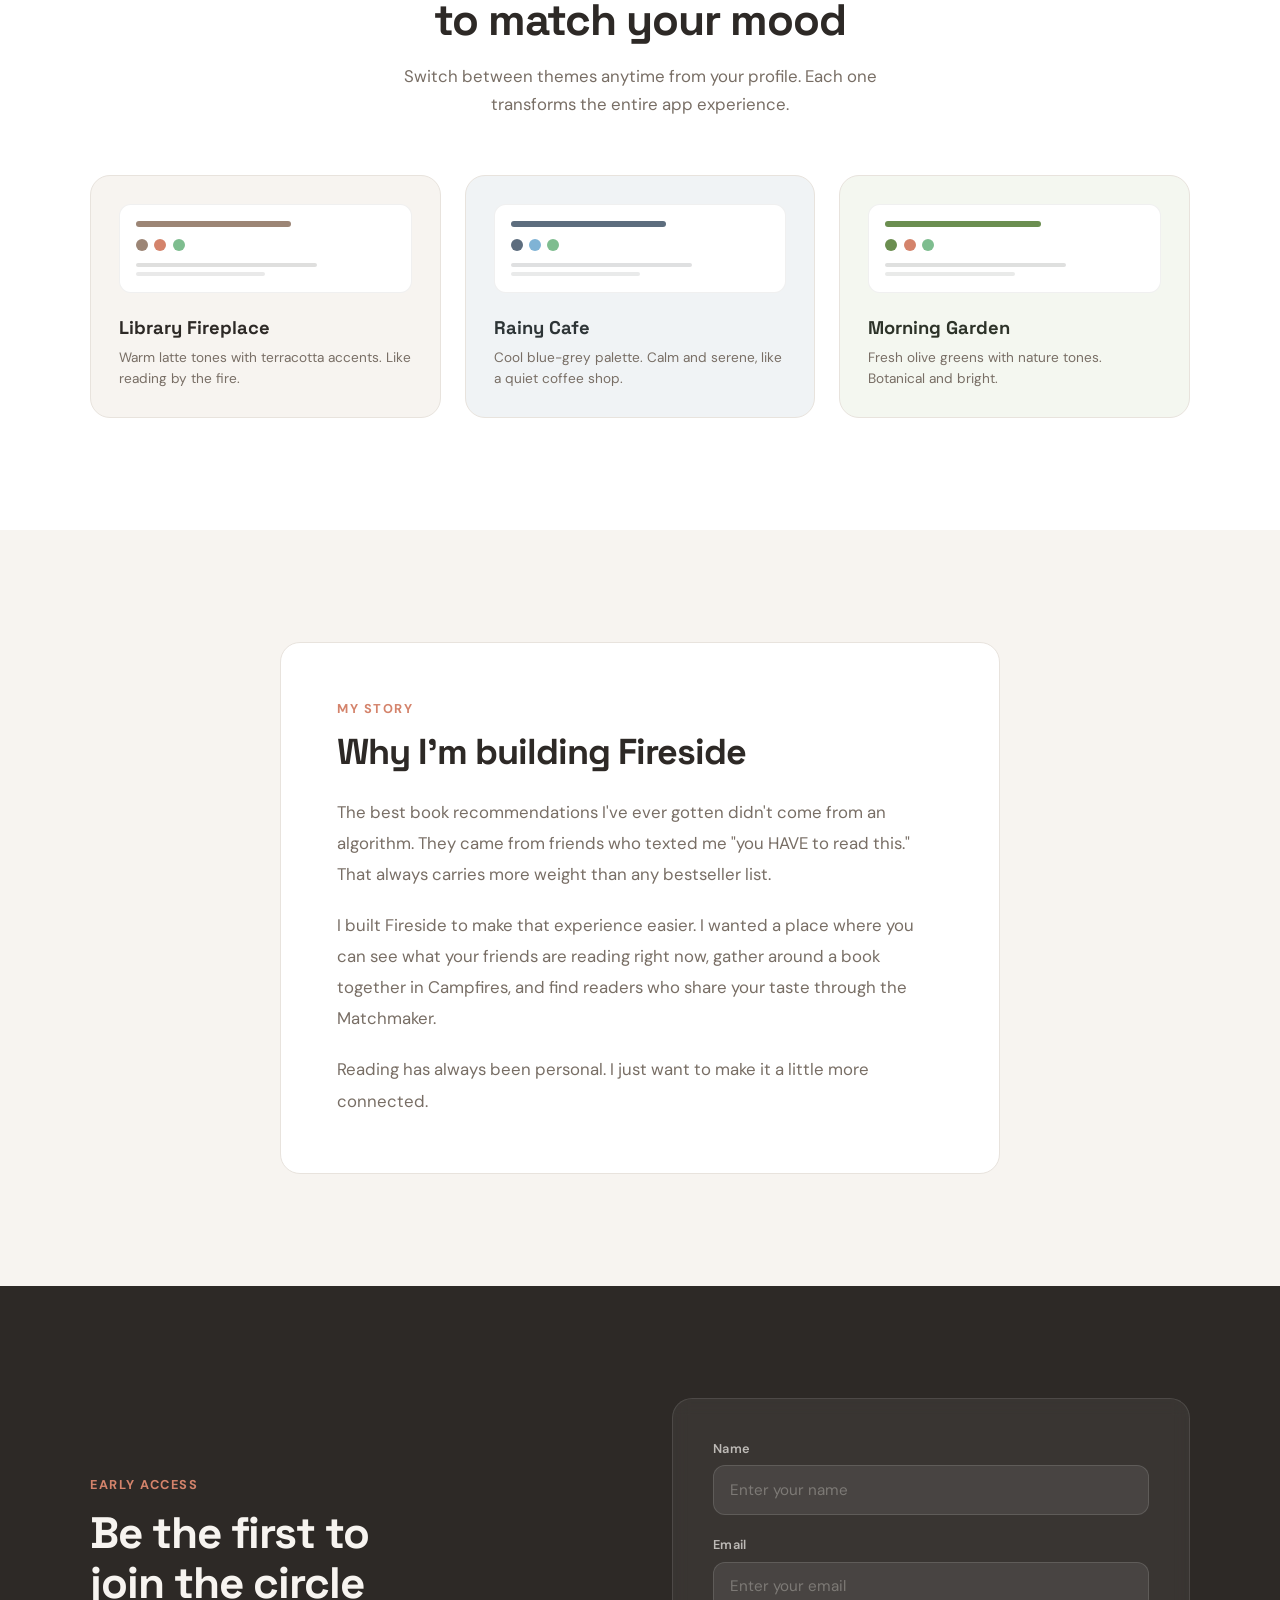
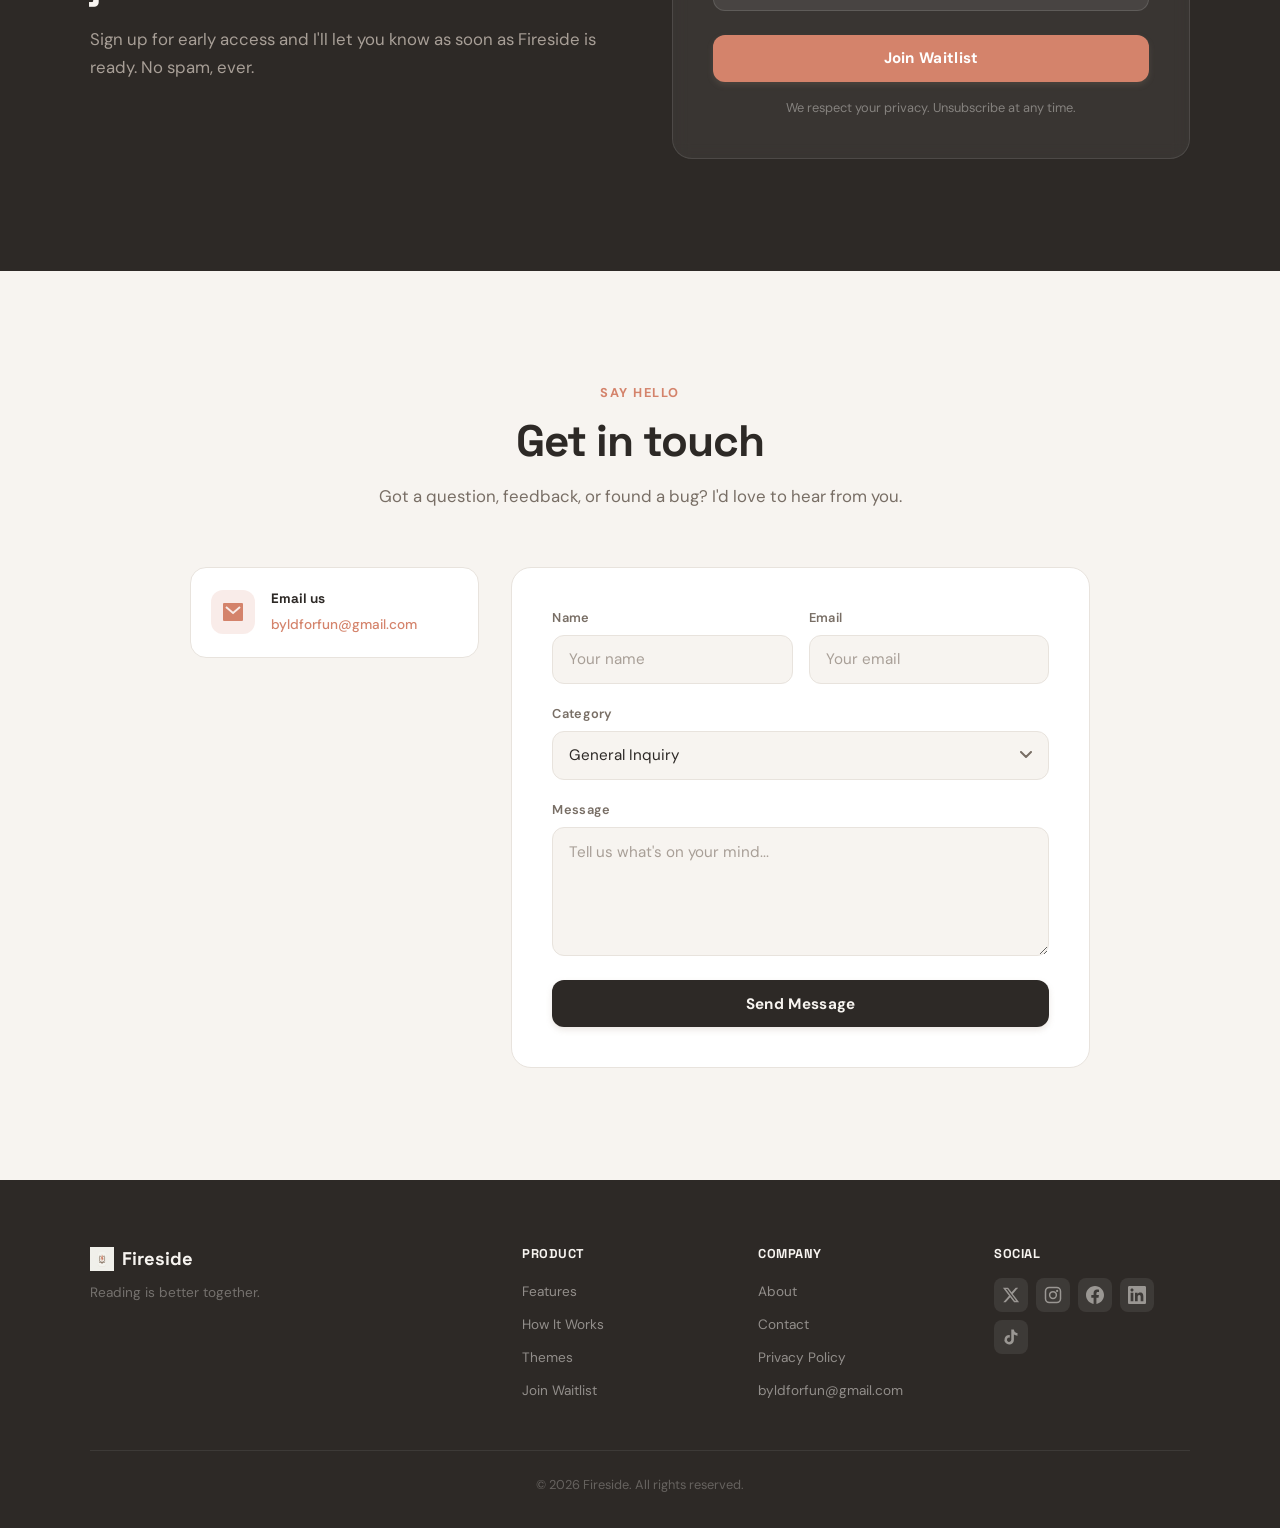
==== commit ee0a41b9: "Rename BookCircle to Fireside across website Co-Authored-By: Claude Opus 4.6 <noreply@anthropic.com>" ====
--- a/index.html
+++ b/index.html
@@ -3,7 +3,7 @@
 <head>
     <meta charset="UTF-8">
     <meta name="viewport" content="width=device-width, initial-scale=1.0">
-    <title>BookCircle - Read Together, Share Better</title>
+    <title>Fireside - Read Together, Share Better</title>
     <link rel="stylesheet" href="styles.css">
     <link rel="preconnect" href="https://fonts.googleapis.com">
     <link rel="preconnect" href="https://fonts.gstatic.com" crossorigin>
@@ -17,7 +17,7 @@
                 <div class="nav-brand-icon">
                     <img src="assets/logo.png" alt="Fireside logo" width="28" height="28">
                 </div>
-                <span>BookCircle</span>
+                <span>Fireside</span>
             </a>
             <ul class="nav-links" id="navLinks">
                 <li><a href="#features">Features</a></li>
@@ -84,7 +84,7 @@
         <div class="section-container">
             <div class="section-label reveal">Features</div>
             <h2 class="section-heading reveal">Everything you need for<br>your reading life</h2>
-            <p class="section-subheading reveal">From tracking your progress to discovering readers who share your taste, BookCircle makes reading feel social, personal, and fun.</p>
+            <p class="section-subheading reveal">From tracking your progress to discovering readers who share your taste, Fireside makes reading feel social, personal, and fun.</p>
 
             <!-- Feature: Library -->
             <div class="feature-showcase reveal">
@@ -455,10 +455,10 @@
         <div class="section-container">
             <div class="about-card reveal">
                 <div class="section-label">My story</div>
-                <h2 class="section-heading">Why I'm building BookCircle</h2>
+                <h2 class="section-heading">Why I'm building Fireside</h2>
                 <div class="about-content">
                     <p>The best book recommendations I've ever gotten didn't come from an algorithm. They came from friends who texted me "you HAVE to read this." That always carries more weight than any bestseller list.</p>
-                    <p>I built BookCircle to make that experience easier. I wanted a place where you can see what your friends are reading right now, gather around a book together in Campfires, and find readers who share your taste through the Matchmaker.</p>
+                    <p>I built Fireside to make that experience easier. I wanted a place where you can see what your friends are reading right now, gather around a book together in Campfires, and find readers who share your taste through the Matchmaker.</p>
                     <p>Reading has always been personal. I just want to make it a little more connected.</p>
                 </div>
             </div>
@@ -472,7 +472,7 @@
                 <div class="waitlist-content">
                     <div class="section-label">Early access</div>
                     <h2 class="waitlist-heading">Be the first to<br>join the circle</h2>
-                    <p class="waitlist-description">Sign up for early access and I'll let you know as soon as BookCircle is ready. No spam, ever.</p>
+                    <p class="waitlist-description">Sign up for early access and I'll let you know as soon as Fireside is ready. No spam, ever.</p>
                 </div>
                 <div class="waitlist-card">
                     <form id="signupForm" class="signup-form">
@@ -573,7 +573,7 @@
                 <div class="footer-brand">
                     <div class="footer-logo">
                         <img src="assets/logo.png" alt="Fireside logo" width="24" height="24">
-                        <span>BookCircle</span>
+                        <span>Fireside</span>
                     </div>
                     <p class="footer-tagline">Reading is better together.</p>
                 </div>
@@ -629,7 +629,7 @@
                 </div>
             </div>
             <div class="footer-bottom">
-                <p>&copy; 2026 BookCircle. All rights reserved.</p>
+                <p>&copy; 2026 Fireside. All rights reserved.</p>
             </div>
         </div>
     </footer>
